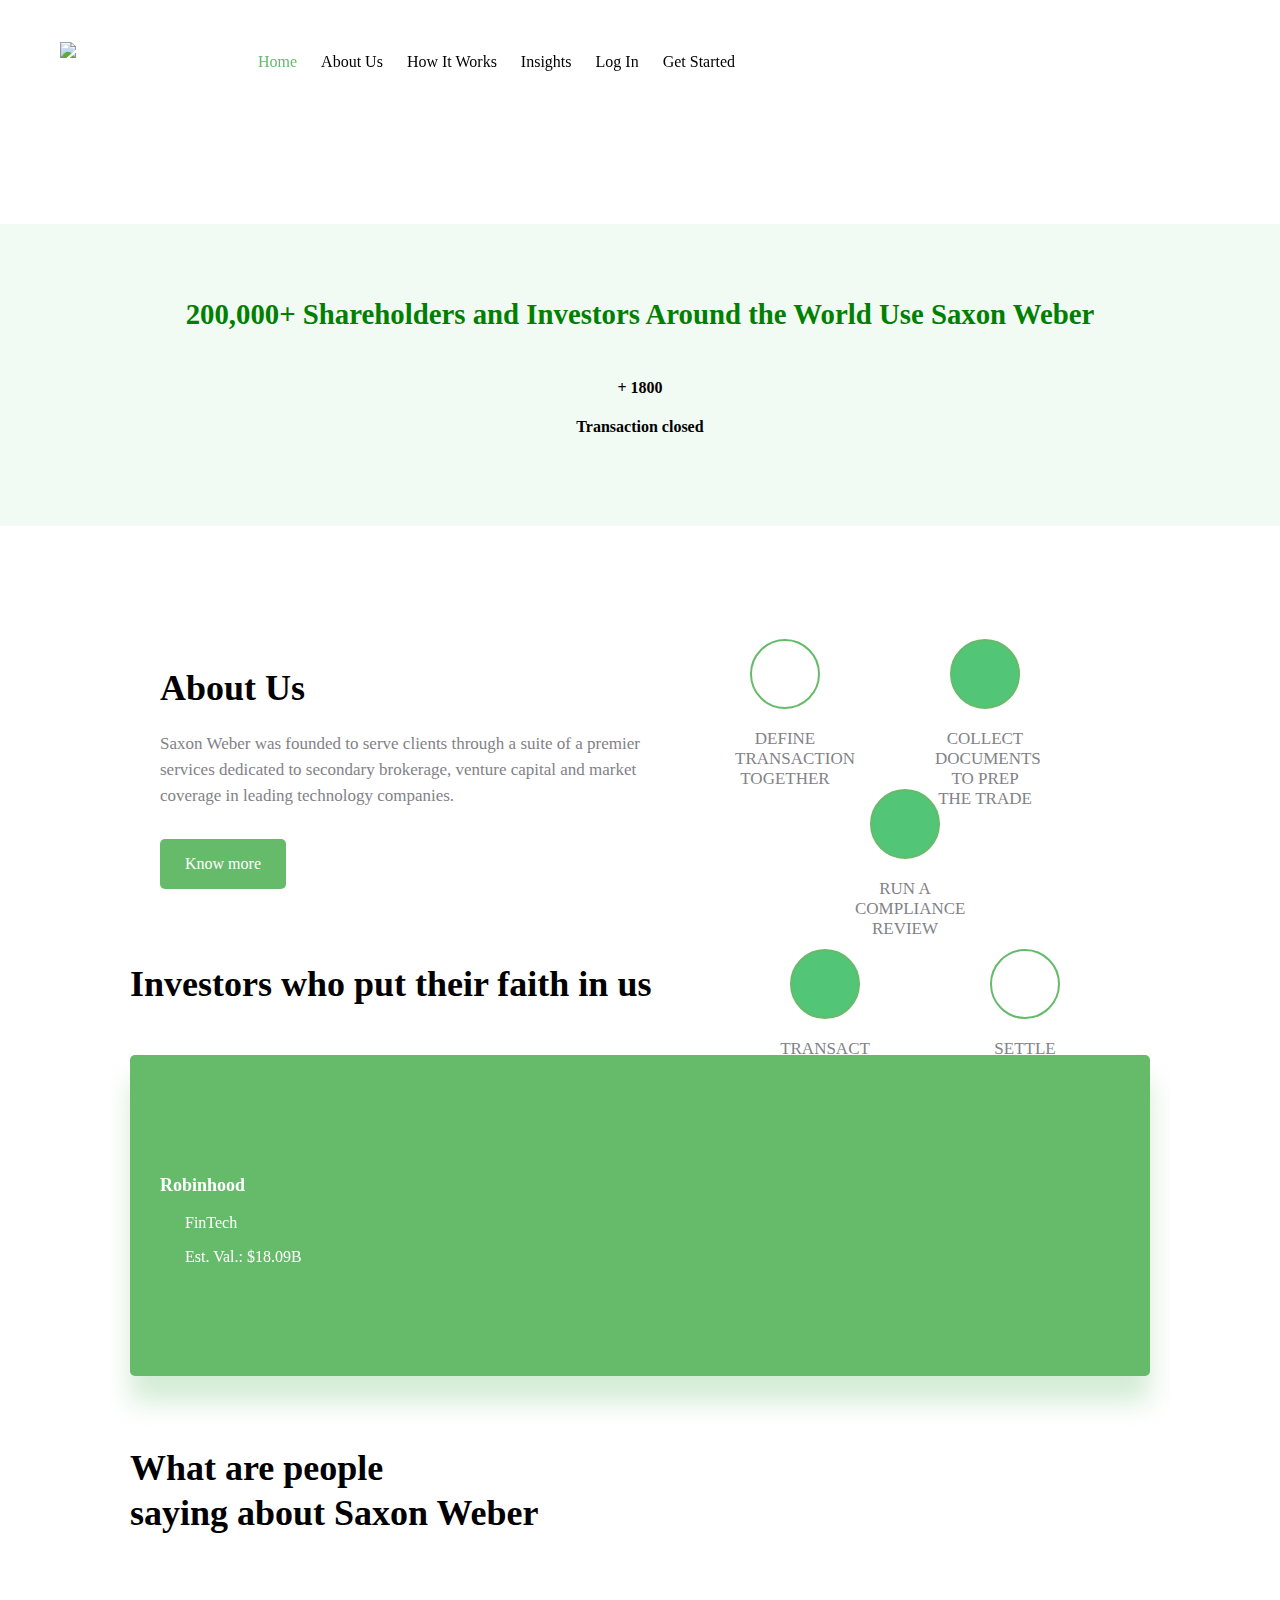
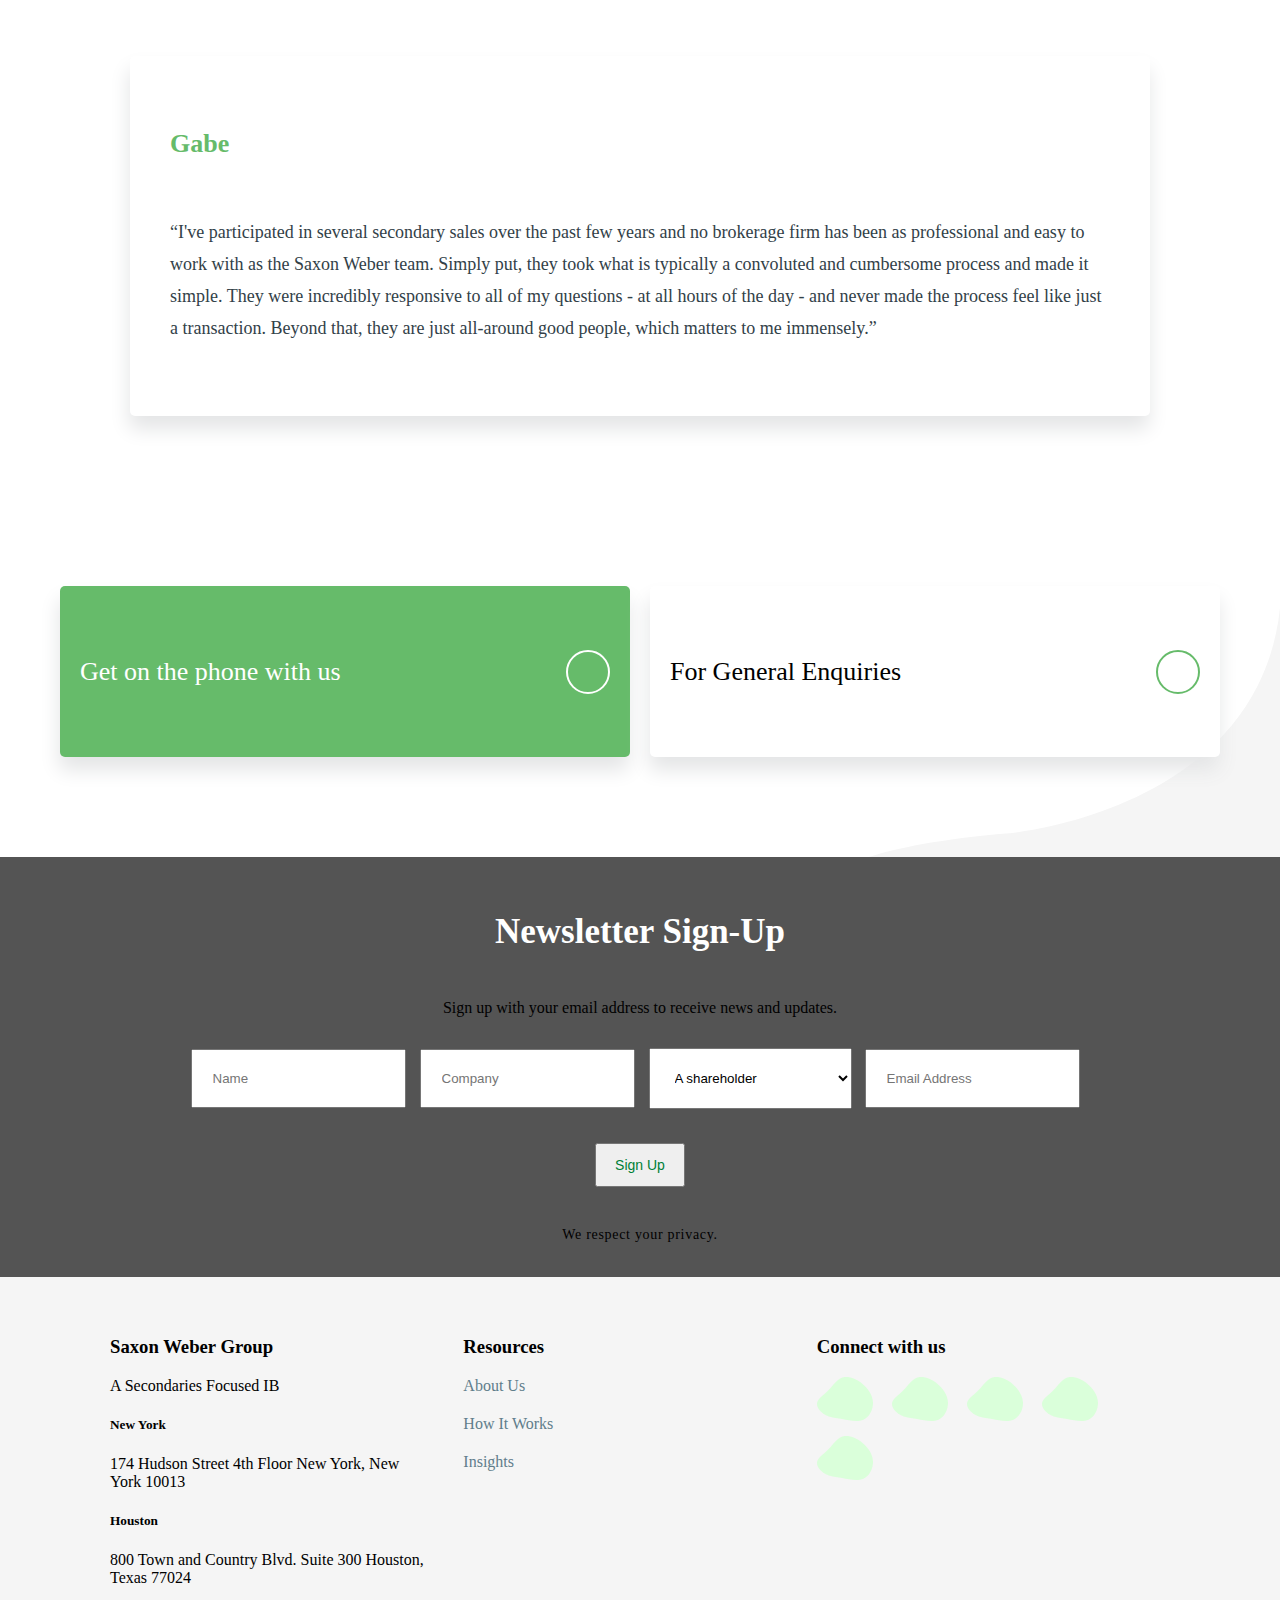
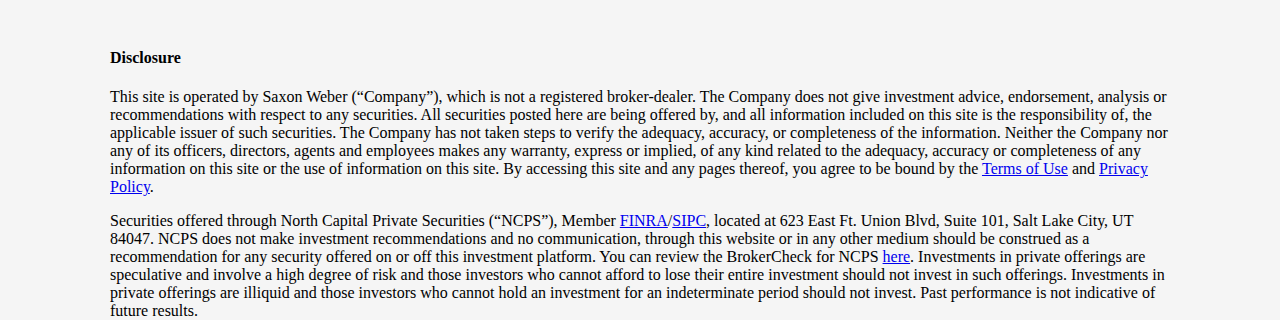
==== index.html @ d87123b8 "Add files via upload" ====
<!DOCTYPE html>
<!--[if lt IE 7 ]><html class="ie ie6" lang="en-US"> <![endif]-->
<!--[if IE 7 ]><html class="ie ie7" lang="en-US"> <![endif]-->
<!--[if IE 8 ]><html class="ie ie8" lang="en-US"> <![endif]-->
<!--[if (gte IE 9)|!(IE)]><!-->
<html lang="en-US">
<!--<![endif]-->


<!-- Mirrored from ninjacart.in/ by HTTrack Website Copier/3.x [XR&CO'2014], Thu, 13 May 2021 13:24:59 GMT -->
<!-- Added by HTTrack --><meta http-equiv="content-type" content="text/html;charset=UTF-8" /><!-- /Added by HTTrack -->
<head>
    <meta http-equiv="Content-Type" content="text/html; charset=utf-8" />
    <meta name="viewport" content="width=device-width, initial-scale=1, maximum-scale=5">
    <link rel="apple-touch-icon" sizes="57x57" href="images/favicons/apple-icon-57x57.png">
    <link rel="apple-touch-icon" sizes="60x60" href="images/favicons/apple-icon-60x60.png">
    <link rel="apple-touch-icon" sizes="72x72" href="images/favicons/apple-icon-72x72.png">
    <link rel="apple-touch-icon" sizes="76x76" href="images/favicons/apple-icon-76x76.png">
    <link rel="apple-touch-icon" sizes="114x114" href="images/favicons/apple-icon-114x114.png">
    <link rel="apple-touch-icon" sizes="120x120" href="images/favicons/apple-icon-120x120.png">
    <link rel="apple-touch-icon" sizes="144x144" href="images/favicons/apple-icon-144x144.png">
    <link rel="apple-touch-icon" sizes="152x152" href="images/favicons/apple-icon-152x152.png">
    <link rel="apple-touch-icon" sizes="180x180" href="images/favicons/apple-icon-180x180.png">
    <link rel="icon" type="image/png" href="images/favicons/favicon-32x32.png" sizes="32x32">
    <link rel="icon" type="image/png" href="images/favicons/favicon-194x194.html" sizes="194x194">
    <link rel="icon" type="image/png" href="images/favicons/favicon-96x96.png" sizes="96x96">
    <link rel="icon" type="image/png" href="images/favicons/android-icon-192x192.png" sizes="192x192">
    <link rel="icon" type="image/png" href="images/favicons/favicon-16x16.png" sizes="16x16">
    <link rel="manifest" href="images/favicons/manifest.json">
    <meta name="msapplication-TileImage" content="images/favicons/ms-icon-144x144.png">
    <meta name="msapplication-config" content="images/favicons/browserconfig.xml">
    <meta name="theme-color" content="#66BB6A">
    <link rel="shortcut icon" href="images/favicons/favicon-32x32.png">
    <title>Saxon Weber | Revolutionizing the pre-IPO shares</title>
    <meta name="keywords" content="Saxon Weber Group is a premier private secondary brokerage firm and investment bank focused on pre-IPO shares; specifically serving institutional capital markets.">
    <meta name="description" content="Saxon Weber Group is a premier private secondary brokerage firm and investment bank focused on pre-IPO shares; specifically serving institutional capital markets.">
    <meta property="og:title" content="Saxon Weber | Revolutionizing the pre-IPO shares" />
    <meta property="og:url" content="index.html" />
    <meta property="og:image" content="" />
    <meta property="og:description" content="Saxon Weber Group is a premier private secondary brokerage firm and investment bank focused on pre-IPO shares; specifically serving institutional capital markets." />
    <link rel="canonical" href="index.html">
    <link rel="preload" as="font" href="fonts/chivo-regular-webfont.woff" type="font/woff" crossorigin="anonymous">

    <!--[if lt IE 9]>
    <script src="http://html5shim.googlecode.com/svn/trunk/html5.js"></script>
    <![endif]-->
    <script src="js/jquery.min.js"></script>
<style>
header.fixed{
    padding: 20px 0;
    background: #fff;
    -webkit-box-shadow: 0 0 10px 0 rgba(50, 50, 50, .55);
    -moz-box-shadow: 0 0 10px 0 rgba(50, 50, 50, .55);
    box-shadow: 0 0 10px 0 rgba(50, 50, 50, .55);
}
</style>
<script>
document.addEventListener("scroll",function(){
  var target = document.getElementsByTagName('header');
  var val = document.getElementsByTagName('body');
  if(window.pageYOffset > 1){
	val[0].style.color= "#000";
	  
	 target[0].style.padding= "20px 0";
	 target[0].style.background= "#fff";
	 target[0].style.boxShadow= "0 0 10px 0 rgba(50, 50, 50, .55)";
  }
  else if(window.pageYOffset < 30){
	target[0].style.padding= "40px 0";
         target[0].style.background= "none";
         target[0].style.boxShadow= "none";
  }
},false); 

    </script>
    <link href="css/font-awesome.min.css" type="text/css" rel="stylesheet">
<link href="css/animate.css" type="text/css" rel="stylesheet">
<link rel="stylesheet" href="css/swiper.min.css">
<link rel="stylesheet" type="text/css" href="css/slick.css">
<link href="css/style.css" type="text/css" rel="stylesheet">
<link href="css/responsive.css" type="text/css" rel="stylesheet">
    
</head>
<style>
    .content {
      max-width: 500px;
      margin: auto;
    }
    </style>

<body class="home">
<div class="wrapper">
    <header>
    
    <div class="container_info">
        <div class="logo_info">
            <a href="index.html"><img src="images/logo.png"></a>
        </div>
            <div class="nav_info">
                            <ul>
                               <li class="active ">
                                    <a href="index.html">Home</a>
                                </li>
                                <li class=" ">
                                    <a href="#">About Us</a>
                                </li>
                                <li class=" ">
                                    <a href="#">How It Works</a>
                                </li>
                                <li class=" ">
                                    <a href="#">Insights</a>
                                </li>
                                <li class=" ">
                                    <a href="#">Log In</a>
                                </li>
                                <li class=" ">
                                    <a href="#">Get Started</a>
                                </li>
                            </ul>
            </div>
            <div class="navopen_icon">
                <span class="nav_iconline nav_iconline1"></span>
                <span class="nav_iconline nav_iconline2"></span>
                <span class="nav_iconline nav_iconline3"></span>
            </div>
            
 </div>
</header>

        <div class="banner_info d-none">
        <div class="swiper-container">
            <div class="swiper-wrapper">
                <div class="swiper-slide">
                    <div class="banner_list">
                        <div class="banner_img">
                            <img src="images/banner_img2.jpg" alt="">
                        </div>
                        <div class="banner_txt">
                            <div class="container_info">
                                <div class="banner_txtinner">
                                    <h3>A straight forward and transparent process of selling your stocks</h3>
                                    <h6 style="color:Green;font-size:180%;">Our independence and boutique-size are key to how we maintain higher standards in these areas compared to our larger and often industry agnostic competitors.</h6>
                                    <a href="javascript:void(0)" class="green_btn">Learn More</a>
                                </div>
                            </div>
                        </div>
                    </div>
                </div>
            </div>
        </div>
    </div>
            <div><div class="banner_info">
            <div class="banner_list">
                <div class="banner_img wow no_anm_mobile fadeIn" data-wow-delay="0.5s">
                    <video height="100%" width="100%"autoplay="" loop="" id="video-background" muted="" plays-inline="" style="transform: translate3d(0px, -71.5px, 0px);">
                         <source src="./images/WhatsApp Video 2021-05-22 at 14.22.50.mp4" type="video/mp4">
                    </video>
                    <!-- <div class="banner_locationicon floating_js"><img src="images/banner_locationicon.png" alt=""></div>
                    <div class="bannercircleicon1"><img src="images/banner_circleicon1.png" alt=""></div>
                    <div class="bannercircleicon2"><img src="images/banner_circleicon2.png" alt=""></div>
                    <div class="bannercircleicon3"><img src="images/banner_circleicon2.png" alt=""></div>
                    <div class="bannercircleicon4"><img src="images/banner_circleicon1.png" alt=""></div>
                    <div class="bannercircleicon5"><img src="images/banner_circleicon2.png" alt=""></div>
                    <div class="bannercircleicon6"><img src="images/banner_circleicon2.png" alt=""></div>
                    <div class="bannerplusicon1"><img src="images/banner_plusicon1.png" alt=""></div>
                    <div class="bannerplusicon2"><img src="images/banner_plusicon1.png" alt=""></div>
                    <div class="bannerplusicon3"><img src="images/banner_plusicon1.png" alt=""></div>
                    <div class="bannerplusicon4"><img src="images/banner_plusicon1.png" alt=""></div>
                    <div class="bannerplusicon5"><img src="images/banner_plusicon1.png" alt=""></div>
                    <div class="bannerplusicon6"><img src="images/banner_plusicon1.png" alt=""></div> -->
                </div>
                <div class="homebanner_mobile"><video height="100%" width="100%" autoplay="" loop="" id="video-background" muted="" plays-inline="" style="transform: translate3d(0px, -71.5px, 0px);">
                    <source src="./images/WhatsApp Video 2021-05-22 at 14.22.50.mp4" type="video/mp4" alt="">
                </video></div>
                <div class="banner_txt">
                    <div class="container_info">
                        <div class="banner_txtinner">
                            <h3 class="wow no_anm_mobile fadeInDown" data-wow-delay="1s"><span style="color: rgb(0, 0, 0);">A straight forward and transparent process of selling your stocks</span></h3>
                            <h6 style="color:burlywood;"class="wow no_anm_mobile fadeIn" data-wow-delay="1.5s">Our independence and boutique-size are key to how we maintain higher standards in these areas compared to our larger and often industry agnostic competitors.</h6>
                            <!-- <a href="#" class="green_btn wow no_anm_mobile fadeIn" data-wow-delay="2s"><span>Get Started</span></a> -->
                        </div>
                    </div>
                </div>
                <div class="freshproducesupply_info">
                    <div class="container_info">
                        <div class="freshproducesupply_inner">
                            <div class="freshproducesupply_bg"></div>
                            <h3 style="color:Green;font-size:180%;">200,000+ Shareholders and Investors Around the World Use Saxon Weber</h3>
                            
                         
                                    <div class="footer_toplist">
                                        <div class="footer_companylegallist">
                                            <h4><span>+ 1800</span></h4>
                                            <h6>Transaction closed</h6>
                                        </div>
                                    </div>
                                
                        </div>
                    </div>
                </div>    
            </div>
          
        </div>
        <!-- <div class="freshproducesupply_info">
            <div class="container_info">
                <div class="freshproducesupply_inner">
                    <div class="freshproducesupply_bg"></div>
                    <h3 style="color:Green;font-size:180%;">200,000+ Shareholders and Investors Around the World Use Saxon Weber</h3>
                    
                 
                            <div class="footer_toplist">
                                <div class="footer_companylegallist">
                                    <h4><span>+ 1800</span></h4>
                                    <h6>Transaction closed</h6>
                                </div>
                            </div>
                        
                </div>
            </div>
        </div>        -->
    
<a href="https://www.ninjacart.in/blog/harvest-the-farms-htf-initiative-by-ninjacart/"><span><div class="aboutninjacart_listimg wow no_anm_mobile fadeIn" data-wow-delay="0.5s"></div></span></a>
    
  
<div class="aboutus_section">
            <div class="container_info">
                <div class="aboutninjacart_list">
                    <div class="aboutninjacart_logo"><img src="images/logo.png" alt=""></div>
                    <div class="aboutninjacart_listinner">
                        <div class="aboutninjacart_listimg wow no_anm_mobile fadeIn" data-wow-delay="0.5s"><img src="images/aboutninjacart_img.png" alt=""></div>
                        <div class="aboutninjacart_listview aboutninjacart_listview1 wow no_anm_mobile fadeIn" data-wow-delay="1s">
                            <div class="aboutninjacart_listviewimg"><img src="images/aboutninjacart_listimg1.png" alt=""></div>
                            <h6>DEFINE TRANSACTION TOGETHER</h6>
                        </div>
                        <div class="aboutninjacart_listview aboutninjacart_listview2 wow no_anm_mobile fadeIn" data-wow-delay="1.5s">
                            <div class="aboutninjacart_listviewimg"><img src="images/aboutninjacart_listimg2.png" alt=""></div>
                            <h6>COLLECT DOCUMENTS TO PREP THE TRADE</h6>
                        </div>
                        <div class="aboutninjacart_listview aboutninjacart_listview3 wow no_anm_mobile fadeIn" data-wow-delay="2s">
                            <div class="aboutninjacart_listviewimg"><img src="images/aboutninjacart_listimg3.png" alt=""></div>
                            <h6>RUN A COMPLIANCE REVIEW</h6>
                        </div>
                        <div class="aboutninjacart_listview aboutninjacart_listview4 wow no_anm_mobile fadeIn" data-wow-delay="2.5s">
                            <div class="aboutninjacart_listviewimg"><img src="images/aboutninjacart_listimg4.png" alt=""></div>
                            <h6>TRANSACT</h6>
                        </div>
                        <div class="aboutninjacart_listview aboutninjacart_listview5 wow no_anm_mobile fadeIn" data-wow-delay="3s">
                            <div class="aboutninjacart_listviewimg"><img src="images/aboutninjacart_listimg5.png" alt=""></div>
                            <h6> SETTLE</h6>
                        </div>
                    </div>
                </div>
<div class="aboutus_section_txt">
                    <div class="banner_txtbg floating_js"></div>
                    <h3>About Us</h3>
                    <p>Saxon Weber was founded to serve clients through a suite of a premier services dedicated to secondary brokerage, venture capital and market coverage in leading technology companies.</p>
                    <a href="about/index.html" class="green_btn"><span>Know more</span></a>
                </div>
            </div>
        </div></div>

                <!-- <div class="freshproducesupply_info">
            <div class="container_info">
                <div class="freshproducesupply_inner">
                    <div class="freshproducesupply_bg"></div>
                    <h3>The future of <span>Investment Bank</span> is Saxon Weber</h3>
                    <a href="careers/index.html" class="joinrevolution_btn"><span>Join the revolution</span></a>
                </div>
            </div>
        </div> -->

                <!-- <div class="creatingopportunities_info">
            <div class="container_info">
                <div class="creatingopportunities_title">
                    <h3>Creating opportunities for everyone</h3>
                    <p>We are the first platform enabling increased benefits for farmers, retailers, and consumers.</p>
                </div>
                <div class="creatingopportunities_list">
                    <div class="swiper-container">
                        <div class="swiper-wrapper">
                            <div class="swiper-slide">
                                <div class="creatingopportunities_listview">
                                    <div class="creatingopportunities_listinner active">
                                        <div class="creatingopportunities_listimg">
                                           <img src="images/creatingopportunities_img1.png" class="creatingopportunities_imgnormal" alt="">
                                           <img src="images/creatingopportunities_img1_hover.png" class="creatingopportunities_img_hover" alt="">
                                        </div>
                                        <h6>Benefits for farmers</h6>
                                        <ul>
                                            <li>20% more revenue</li>
                                            <li>One-stop-sale</li>
                                            <li>Payment in 24 hours</li>
                                            <li>Transparent weighing</li>
                                        </ul>
                                    </div>
                                </div>
                            </div>
                            <div class="swiper-slide">
                                <div class="creatingopportunities_listview">
                                    <div class="creatingopportunities_listinner">
                                        <div class="creatingopportunities_listimg">
                                           <img src="images/creatingopportunities_img2.png" class="creatingopportunities_imgnormal" alt="">
                                           <img src="images/creatingopportunities_img2_hover.png" class="creatingopportunities_img_hover" alt="">
                                        </div>
                                        <h6>Convenience for retailers</h6>
                                        <ul>
                                            <li>Competitive pricing</li>
                                            <li>Doorstep delivery</li>
                                            <li>High quality graded produce</li>
                                            <li>Convenient &amp; time saving</li>
                                        </ul>
                                    </div>
                                </div>
                            </div>
                            <div class="swiper-slide">
                                <div class="creatingopportunities_listview">
                                    <div class="creatingopportunities_listinner">
                                        <div class="creatingopportunities_listimg">
                                           <img src="images/creatingopportunities_img3.png" class="creatingopportunities_imgnormal" alt="">
                                           <img src="images/creatingopportunities_img3_hover.png" class="creatingopportunities_img_hover" alt="">
                                        </div>
                                        <h6>Savings for consumers</h6>
                                        <ul>
                                            <li>Hygienically handled produce</li>
                                            <li>100% traceable to farm - <br> Improves food safety</li>
                                            <li>Better quality</li>
                                        </ul>
                                    </div>
                                </div>
                            </div>
                        </div>
                    </div>
                </div>
            </div>
            <div class="creatingopportunities_bg"></div>
        </div> -->

                <!-- <div class="lifeatninjacart_info">
            <div class="container_info">
                <div class="lifeatninjacart_title">
                    <h3>Life at Ninjacart</h3>
                    <p>Be a part of an organisation of brilliant thinkers who work towards something new, every day.</p>
                </div>
                <div class="lifeatninjacart_list">
                    <ul>
                        <li>
                            <a href="people.html">
                                <div class="lifeatninjacart_listinner">
                                    <div class="lifeatninjacart_listimg"><img src="images/lifeatninjacart_listimg3.jpg" alt=""></div>
                                    <div class="lifeatninjacart_listcont">
                                        <h6>Meet our people</h6>
                                        <div class="lifeatninjacart_contbot">
                                            <h4>A people-first <br> organisation</h4>
                                            <div class="knowmore_btn">Know more <span class="knowmore_btnarrow"><i class="fa fa-arrow-right" aria-hidden="true"></i></span></div>
                                        </div>
                                    </div>
                                </div>
                            </a>
                        </li>
                        <li>
                            <a href="careers/index.html">
                                <div class="lifeatninjacart_listinner">
                                    <div class="lifeatninjacart_listimg"><img src="images/lifeatninjacart_listimg4.jpg" alt=""></div>
                                    <div class="lifeatninjacart_listcont">
                                        <h6>CAREER PROSPECTS</h6>
                                        <div class="lifeatninjacart_contbot">
                                            <h4>Incredible growth <br> opportunities</h4>
                                            <div class="knowmore_btn">Know more <span class="knowmore_btnarrow"><i class="fa fa-arrow-right" aria-hidden="true"></i></span></div>
                                        </div>
                                    </div>
                                </div>
                            </a>
                        </li>
                    </ul>
                </div>
            </div>
        </div> -->
<!-- 
                <div class="puttheirfaith_info">
            <div class="container_info">
                <h3>Investors who put their faith in us</h3>
                <ul>
                    <li><img src="images/puttheirfaith_img4.png" alt=""></li>
                    <li><img src="images/puttheirfaith_img5.png" alt=""></li>
                    <li><img src="images/puttheirfaith_img6.png" alt=""></li>
                    <li><img src="images/puttheirfaith_img9.png" alt=""></li>
                    <li><img src="images/puttheirfaith_img8.png" alt=""></li>
                    <li><img src="images/puttheirfaith_img2.png" alt=""></li>
                    <li><img data-filename="Untitled-1-01 (1).png" style="width: 197px;" src="../www.ninjacart.in/uploads/editor_images/6087e37f11cd1.png"><br></li>
                    <li><img src="images/puttheirfaith_img1.png" alt=""></li>
                    <li><img src="images/puttheirfaith_img3.png" alt=""></li><li><img data-filename="logo_walmart.png" style="width: 197px;" src="../www.ninjacart.in/uploads/editor_images/5f1ae1858ffe9.png"></li><li><img data-filename="logo_flipkart.png" style="width: 197px;" src="../www.ninjacart.in/uploads/editor_images/5f1ae1859b82c.png"></li><li><img data-filename="Website-01 (1).png" style="width: 197px;" src="../www.ninjacart.in/uploads/editor_images/5fe448ffce6a8.png"><br></li>
                </ul>
            </div>
            <div class="puttheirfaith_bg"></div>
        </div> -->
        <div class="creatingopportunities_info">
            <div class="container_info">
                <div class="creatingopportunities_title">
                    <h3>Investors who put their faith in us</h3>
                </div>
                <div class="creatingopportunities_list">
                    <div class="swiper-container">
                        <div class="swiper-wrapper">
                            <div class="swiper-slide">
                                <div class="creatingopportunities_listview">
                                    <div class="creatingopportunities_listinner active">
                                        <div class="creatingopportunities_listimg">
                                           <img src="/images/logo1.png" class="creatingopportunities_imgnormal" alt="">
                                           <img src="/images/logo1.png "class="creatingopportunities_img_hover" alt="">
                                        </div>
                                        <h6>Robinhood</h6>
                                        <ul>
                                            <li>FinTech</li>
                                            <li>Est. Val.: $18.09B</li>
                                            
                                        </ul>
                                    </div>
                                </div>
                            </div>
                            <div class="swiper-slide">
                                <div class="creatingopportunities_listview">
                                    <div class="creatingopportunities_listinner active">
                                        <div class="creatingopportunities_listimg">
                                           <img src="images/logo2.jpg" class="creatingopportunities_imgnormal" alt="">
                                           <img src="images/logo2.jpg" class="creatingopportunities_img_hover" alt="">
                                        </div>
                                        <h6>Grab</h6>
                                        <ul>
                                            <li>Transportation</li>
                                            <li>Est. Val.: $14.93B</li>
                                            
                                        </ul>
                                    </div>
                                </div>
                            </div>
                            <div class="swiper-slide">
                                <div class="creatingopportunities_listview">
                                    <div class="creatingopportunities_listinner">
                                        <div class="creatingopportunities_listimg">
                                           <img src="images/logo3.png" class="creatingopportunities_imgnormal" alt="">
                                           <img src="images/logo3.png" class="creatingopportunities_img_hover" alt="">
                                        </div>
                                        <h6>Circle Financial Enterprise</h6>
                                        <ul>
                                            <li>FinTech</li>
                                            <li>Est. Val.: $18.098 Est.</li>
                                            
                                        </ul>
                                    </div>
                                </div>
                            </div>
                            <div class="swiper-slide">
                                <div class="creatingopportunities_listview">
                                    <div class="creatingopportunities_listinner">
                                        <div class="creatingopportunities_listimg">
                                           <img src="images/logo4.png" class="creatingopportunities_imgnormal" alt="">
                                           <img src="images/logo4.png" class="creatingopportunities_img_hover" alt="">
                                        </div>
                                        <h6>Docker</h6>
                                        <ul>
                                            <li>Enterprice Software</li>
                                            <li>Est. Val.: $75,223,792</li>
                                        </ul>
                                    </div>
                                </div>
                            </div>
                            <div class="swiper-slide">
                                <div class="creatingopportunities_listview">
                                    <div class="creatingopportunities_listinner">
                                        <div class="creatingopportunities_listimg">
                                           <img src="images/logo5.png" class="creatingopportunities_imgnormal" alt="">
                                           <img src="images/logo5.png" class="creatingopportunities_img_hover" alt="">
                                        </div>
                                        <h6>Planet</h6>
                                        <ul>
                                            <li>FinTech</li>
                                            <li>Est. Val.: $10.09B</li>
                                        </ul>
                                    </div>
                                </div>
                            </div>
                            <div class="swiper-slide">
                                <div class="creatingopportunities_listview">
                                    <div class="creatingopportunities_listinner">
                                        <div class="creatingopportunities_listimg">
                                           <img src="images/logo6.png" class="creatingopportunities_imgnormal" alt="">
                                           <img src="images/logo6.png" class="creatingopportunities_img_hover" alt="">
                                        </div>
                                        <h6>Ripple</h6>
                                        <ul>
                                            <li>FinTech</li>
                                            <li>Est. Val.: $10.09B</li>
                                        </ul>
                                    </div>
                                </div>
                            </div>
                        </div>
                    </div>
                </div>
            </div>
            <div class="creatingopportunities_bg"></div>
        </div>
    
        <div class="peopleaboutninjacart_info">
        <div class="container_info">
            <h3>What are people <br> saying about Saxon Weber</h3>
        </div>
        <div class="peopleaboutninjacart_list">
            <div class="container_info">
                <section class="peopleaboutninjacart_slider">
                                            <div class="peopleaboutninjacart_listview">
                        <div class="peopleaboutninjacart_listinner">
                        <div class="peopleaboutninjacart_img">
                            <!-- <img src='uploads/testimonial/fe85ffe0e42ffc7aeaa6480944e05d6b.jpg' alt="Subrata Mitra"> -->
                            </div>
                            <h5>Gabe</h5>
                            <p>
                                “I've participated in several secondary sales over the past few years and no brokerage firm has been as professional and easy to work with as the Saxon Weber team. Simply put, they took what is typically a convoluted and cumbersome process and made it simple. They were incredibly responsive to all of my questions - at all hours of the day - and never made the process feel like just a transaction. Beyond that, they are just all-around good people, which matters to me immensely.”
                            </p>
                        </div>
                    </div>
                                            <!-- <div class="peopleaboutninjacart_listview">
                        <div class="peopleaboutninjacart_listinner">
                                                        <div class="peopleaboutninjacart_img">

                                <img src='uploads/testimonial/7d353a84c9a5f6ddd9c160a9c3f503a9.jpg' alt="Nandan Nilekani">
                            </div>
                                                        <h5>Nandan Nilekani <br> <span></span></h5>
                            <p>
                                The team at Ninjacart has made impressive progress and demonstrated that they can think and execute at scale. Streamlining the agricultural sector using the latest technology and supply chain, benefits farmers with higher prices and consumers with lower costs. As they scale up nationwide, they will really make a difference and impact  on how farmer's market their produce.
                            </p>
                        </div>
                    </div>
                                            <div class="peopleaboutninjacart_listview">
                        <div class="peopleaboutninjacart_listinner">
                                                        <div class="peopleaboutninjacart_img">

                                <img src='uploads/testimonial/ce2af849440658af08c6168d8ef292a0.jpg' alt="Shubhang Shankar">
                            </div>
                                                        <h5>Shubhang Shankar <br> <span>from Syngenta Ventures</span></h5>
                            <p>
                                At Syngenta we are committed to supporting innovation that improves the livelihood and economic security of farmers across the globe. We have been very impressed by Ninjacart's success in developing a solution that provides improved market access to Indian farmers while at the same time delivering high quality practices across the farm to fork supply chain. We look forward to supporting Ninjacart on this journey, ultimately delivering benefits to numerous farmers and consumers throughout the country.
                            </p>
                        </div>
                    </div>
                                            <div class="peopleaboutninjacart_listview">
                        <div class="peopleaboutninjacart_listinner">
                                                        <div class="peopleaboutninjacart_img">

                                <img src='uploads/testimonial/3c8bed073f7bfef0e5de29f89fefaca1.jpg' alt="Nilesh Kothari">
                            </div>
                                                        <h5>Nilesh Kothari <br> <span>Co-Founder of Trifecta Capital</span></h5>
                            <p>
                                At Trifecta, we have always been mindful of the opportunity in F&V logistics. Ninjacart has done a great job in delivering fresh produce to retailers efficiently while removing non-value-adding middlemen to improve the earnings realised by farmers. We are excited to help them get even bigger and better in their journey, as they use our debt to invest in fulfillment, collection and distribution centres.
                            </p>
                        </div>
                    </div>
                                            <div class="peopleaboutninjacart_listview">
                        <div class="peopleaboutninjacart_listinner">
                                                        <div class="peopleaboutninjacart_img">

                                <img src='uploads/testimonial/091a94682772141b6411619fcfe39707.jpg' alt="Nanjappa">
                            </div>
                                                        <h5>Nanjappa <br> <span>Farmer at Maranagere</span></h5>
                            <p>
                                I’ve been selling all my vegetables to Ninjacart, and the entire process gets completed in just 20 minutes. Ninjacart pays within 24 hours and does not charge extra commission, which is not just convenient, but also a huge blessing to us farmers. I trust their prices and I’ve even recommended all my friends to supply to Ninjacart.
                            </p>
                        </div>
                    </div>
                                            <div class="peopleaboutninjacart_listview">
                        <div class="peopleaboutninjacart_listinner">
                                                        <div class="peopleaboutninjacart_img">

                                <img src='uploads/testimonial/eef7a14b1c6c6e01da7cb4e8d75c0394.jpg' alt="Ranjith Reddy">
                            </div>
                                                        <h5>Ranjith Reddy <br> <span>Owner of Veg Mela</span></h5>
                            <p>
                                The prices Ninjacart offers are better than the market and the quality is much fresher. Previously, I’d lose a lot of time and money going to the market, and now I’m able to dedicate all my time to my shop. My customers have also appreciated my produce and my business has improved.
                            </p>
                        </div>
                    </div>
                                            <div class="peopleaboutninjacart_listview">
                        <div class="peopleaboutninjacart_listinner">
                                                        <div class="peopleaboutninjacart_img">

                                <img src='uploads/testimonial/639f3d5adc185dce54c1839706bfe246.jpg' alt="Dilip Papanna">
                            </div>
                                                        <h5>Dilip Papanna <br> <span>Farmer at Biduruguppe</span></h5>
                            <p>
                                I came across Ninjacart 4 years ago, and since then I have not faced problems like travelling to the market, wasting an entire day, or waiting for weeks for my payment. The Collection Centre team keeps me informed of the produce required for the day and I send exactly the amount required. With all this time saved, I am able to spend more quality time with my family and also grow a variety of other vegetables in my fields.
                            </p>
                        </div>
                    </div>
                                            <div class="peopleaboutninjacart_listview">
                        <div class="peopleaboutninjacart_listinner">
                                                        <div class="peopleaboutninjacart_img">

                                <img src='uploads/testimonial/b676bb40320b90cf0e2835599c5c1c5b.jpg' alt="Hamzath">
                            </div>
                                                        <h5>Hamzath <br> <span>Owner of Xpress Hyper Market</span></h5>
                            <p>
                                I truly appreciate Ninjacart’s initiative to solve the problem that is faced by business all across the country. I order from the app at night, and my order is fulfilled on time the next day. An additional advantage is that they accept returns in case any of the vegetables or fruits are defective in quality. My customer base has also increased and I’ve been able to scale up my business.
                            </p>
                        </div>
                    </div>
                                            <div class="peopleaboutninjacart_listview">
                        <div class="peopleaboutninjacart_listinner">
                                                        <div class="peopleaboutninjacart_img">

                                <img src='uploads/testimonial/e9ad8b54970abbe543f90952b69e9603.jpg' alt="Pavan Kumar">
                            </div>
                                                        <h5>Pavan Kumar <br> <span>Driver Partner</span></h5>
                            <p>
                                Buying a transport vehicle was a risky investment but delivering vegetables and fruits to Ninjacart customers has helped me put it to good use. The people I work with are very interesting and there's not a dull day that goes by. Being the son of a farmer myself, I am glad that I am able to contribute to their welfare while also meeting my needs.
                            </p>
                        </div>
                    </div> -->
                    
                </section>
            </div>
        </div>
    </div>
    
            <div class="trustus_direct_info">
            <div class="container_info">
                <div class="trustus_direct_list">
                    <ul>
                        
                        <li class="active">
                           
                            <a href="#">
                                <div class="trustus_direct_listinner">
                                    
                                    <h5>Get on the phone with us</h5>
                                    <h6>There's no commitment, pressure, or obligation.</h6>
                                    <div class="trustus_direct_arrow"><i class="fa fa-arrow-right" aria-hidden="true"></i></div>
                                    
                                </div>
                            </a>
                   
                        </li>
                      
                        <li>
                            <a href="mailto:monday@saxonweber.com">
                                <div class="trustus_direct_listinner">
                                    <h5>For General Enquiries</h5>
                    <h6><span>please email us</span> <br>monday@saxonweber.com</h6>
                   
                                    <div class="trustus_direct_arrow"><i class="fa fa-arrow-right" aria-hidden="true"></i></div>
                                </div>
                            </a>
                        </li>
                    </ul>
                </div>
            </div>
        </div>
        <!-- <div class="privacypolicy_info">
            <div class="container_info">
                <div class="pagetitle_txt">News Letter</div>
                
            </div>
        </div>
<div class="privacypolicy_info">
        <div class="container_info">
            
            <div class="needmorehelp_form writetous_form">
                <div class="message"></div>
                <form id="writetous_form">
                    <ul>
                        <li>
                            <h6>Your Name</h6>
                            <input type="text" placeholder="Your Name" class="needmorehelp_input" name="name">
                        </li>
                        <li>
                            <h6>Your Email Address</h6>
                            <input type="email" placeholder="something@website.com" class="needmorehelp_input" name="email">
                        </li>
                        <li>
                            <h6>Your Contact Number</h6>
                            <input type="number" placeholder="contact number" class="needmorehelp_input" name="contactnumber">
                        </li>
                        <li>
                            <h6>Subject</h6>
                            <input type="text" placeholder="What is it about?" class="needmorehelp_input" name="subject">
                        </li>
                        <li>
                            <h6>Message</h6>
                            <textarea name="message" placeholder="Your message starts with…" class="needmorehelp_input"></textarea>
                        </li>
                    </ul>
                    <div class="submit_btn"> <button type="submit"><span>Send a Message</span></button> </div>
                </form>
                <div class="writeusemail_txt">Or write us an email <a href="mailto:queries@ninjacart.com">queries@ninjacart.com</a></div>
                <div class="writeusemail_txt writeusaddress_txt">Address: WeWork Vaishnavi Signature, No. 78/9, Outer Ring Road, Bellandur Village, Varthur Hobli, Bengaluru, Karnataka - 560103</div>
                <div class="writeusemail_txt writeusaddress_txt">Phone: 08046800159</div>
            </div>
        </div>
    </div> -->
    <section class="section-newsletter">
        <div class="container">
            <div class="row">
                <h3>
                    Newsletter Sign-Up
                </h3>
                <p>
                    Sign up with your email address to receive news and updates.
                </p>
                <form class="newsletter-form">
                    <input type="text" placeholder="Name">
                    <!-- <input type="text" placeholder="Last Name"> -->
                    <input type="text" placeholder="Company">
                    <select class="newsletter-selelct">
                        <option selected> A shareholder</option>
                        <option>An Institutional Investor</option>
                    </select>
                    <input type="text" placeholder="Email Address">
                </form>
                <button class="btn-d" style="margin-top: 22px;">  Sign Up  </button>
                <p class="news-para">
                    We respect your privacy.
                </p>
            </div>
        </div>
    </section>
    
    <footer>
    <div class="footertopbg_svg">
        <svg class="frame" width="1440" height="765.03" viewBox="0 0 1440 765.03" xmlns="http://www.w3.org/2000/svg">
            <title>peopletrustus_svg</title>
            <path d="M0,666s18.67-34,102-44c0,0,88.67-14,234,44,0,0,172,108.66,335.33-10,0,0,55.33-39.33,103.33-150S859.33,340,942,297.34c0,0,38-29.33,193.33-42,0,0,280.67-24.66,304.67-253.31V766H0Z" style="fill: #f5f5f5"/>
        </svg>
    </div>
    <div class="container_info">
        <div class="footer_top">
                        <div class="footer_toplist">
                <div class="footer_companylegallist">
                    <h3>Saxon Weber Group</h3>
                    <h7>A Secondaries Focused IB</h7>
                <br>
                    <h5>New York</h5>
                    <ul>
                        174 Hudson Street
                        4th Floor
                        New York, New York 10013
                    </ul>
                    <h5>Houston</h5>
                    <ul>
                        800 Town and Country Blvd.
                        Suite 300 Houston,
                        Texas 77024
                    </ul>
                
                </div>
            </div>
            
            <div class="footer_toplist">
                <div class="footer_companylegallist">
                    <h3>Resources</h3>
                    <ul>
                        <li><a href="#">About Us</a></li>
                        <li><a href="#">How It Works</a></li>
                        <li><a href="#"> Insights</a></li>
                       
                    </ul>
                </div>
            </div>
            <div class="footer_toplist">
                <div class="footer_sociallist">
                    <h3>Connect with us</h3>
                    <ul>
                        <li>
                            <a href="https://www.facebook.com/SaxonWeberIB" target="_blank">
                                <i class="fa fa-facebook" aria-hidden="true"></i>
                                <div class="footer_sociallist_svg">
                                    <svg width="56" height="44" viewBox="0 0 56 44" fill="none" xmlns="http://www.w3.org/2000/svg">
                                        <path d="M11.4032 13.2599C6.65265 18.1053 0.963692 21.546 0.114869 25.7631C-0.733953 29.9803 3.24419 34.9668 7.99566 37.6718C12.7471 40.3767 18.2658 40.8036 25.188 42.0487C32.1103 43.2938 40.4045 45.3864 46.4613 42.6779C52.518 39.9694 56.3434 32.482 55.9756 25.3167C55.6245 18.1515 51.0855 11.3164 45.0296 6.47089C38.9737 1.62542 31.3835 -1.19844 25.67 0.493037C19.9564 2.18451 16.1547 8.42505 11.4032 13.2599Z"/>
                                    </svg>
                                </div>
                            </a>
                        </li>
                        <li>
                            <a href="#" target="_blank">
                                <i class="fa fa-twitter" aria-hidden="true"></i>
                                <div class="footer_sociallist_svg">
                                    <svg width="56" height="44" viewBox="0 0 56 44" fill="none" xmlns="http://www.w3.org/2000/svg">
                                        <path d="M11.4032 13.2599C6.65265 18.1053 0.963692 21.546 0.114869 25.7631C-0.733953 29.9803 3.24419 34.9668 7.99566 37.6718C12.7471 40.3767 18.2658 40.8036 25.188 42.0487C32.1103 43.2938 40.4045 45.3864 46.4613 42.6779C52.518 39.9694 56.3434 32.482 55.9756 25.3167C55.6245 18.1515 51.0855 11.3164 45.0296 6.47089C38.9737 1.62542 31.3835 -1.19844 25.67 0.493037C19.9564 2.18451 16.1547 8.42505 11.4032 13.2599Z"/>
                                    </svg>
                                </div>
                            </a>
                        </li>
                        <li>
                            <a href="#" target="_blank">
                                <i class="fa fa-instagram" aria-hidden="true"></i>
                                <div class="footer_sociallist_svg">
                                    <svg width="56" height="44" viewBox="0 0 56 44" fill="none" xmlns="http://www.w3.org/2000/svg">
                                        <path d="M11.4032 13.2599C6.65265 18.1053 0.963692 21.546 0.114869 25.7631C-0.733953 29.9803 3.24419 34.9668 7.99566 37.6718C12.7471 40.3767 18.2658 40.8036 25.188 42.0487C32.1103 43.2938 40.4045 45.3864 46.4613 42.6779C52.518 39.9694 56.3434 32.482 55.9756 25.3167C55.6245 18.1515 51.0855 11.3164 45.0296 6.47089C38.9737 1.62542 31.3835 -1.19844 25.67 0.493037C19.9564 2.18451 16.1547 8.42505 11.4032 13.2599Z"/>
                                    </svg>
                                </div>
                            </a>
                        </li>
                        <li>
                            <a href="https://www.linkedin.com/company/saxon-weber/" target="_blank">
                                <i class="fa fa-linkedin" aria-hidden="true"></i>
                                <div class="footer_sociallist_svg">
                                    <svg width="56" height="44" viewBox="0 0 56 44" fill="none" xmlns="http://www.w3.org/2000/svg">
                                        <path d="M11.4032 13.2599C6.65265 18.1053 0.963692 21.546 0.114869 25.7631C-0.733953 29.9803 3.24419 34.9668 7.99566 37.6718C12.7471 40.3767 18.2658 40.8036 25.188 42.0487C32.1103 43.2938 40.4045 45.3864 46.4613 42.6779C52.518 39.9694 56.3434 32.482 55.9756 25.3167C55.6245 18.1515 51.0855 11.3164 45.0296 6.47089C38.9737 1.62542 31.3835 -1.19844 25.67 0.493037C19.9564 2.18451 16.1547 8.42505 11.4032 13.2599Z"/>
                                    </svg>
                                </div>
                            </a>
                        </li>
                        <li>
                            <a href="https://pitchbook.com/" target="_blank">
                                <i class="fas fa-book" aria-hidden="true"></i>
                                <div class="footer_sociallist_svg">
                                    <svg width="56" height="44" viewBox="0 0 56 44" fill="none" xmlns="http://www.w3.org/2000/svg">
                                        <path d="M11.4032 13.2599C6.65265 18.1053 0.963692 21.546 0.114869 25.7631C-0.733953 29.9803 3.24419 34.9668 7.99566 37.6718C12.7471 40.3767 18.2658 40.8036 25.188 42.0487C32.1103 43.2938 40.4045 45.3864 46.4613 42.6779C52.518 39.9694 56.3434 32.482 55.9756 25.3167C55.6245 18.1515 51.0855 11.3164 45.0296 6.47089C38.9737 1.62542 31.3835 -1.19844 25.67 0.493037C19.9564 2.18451 16.1547 8.42505 11.4032 13.2599Z"/>
                                    </svg>
                                </div>
                            </a>
                        </li>
                    </ul>
                </div>
            </div>
            <!-- <div class="footer_toplist">
                <div class="footer_reachus_list">
                    <h6>For General Enquiries</h6>
                    <h6><span>please email us</span> <br> <a href="mailto:monday@saxonweber.com">monday@saxonweber.com</a></h6>
                    <a href="mailto:monday@saxonweber.com" class="writetous_btn">Write to us</a>
                </div>
            </div> -->
        </div>
        <div class="new-footer-end-section second-footer-end-section">
            <div class="container">
                <div class="row">
                    <div class="new-footer-end-section-inner">
                       <div class="col-md-3 col-sm-3">
                            <div class="new-footer-end-section-img">
                                <!-- <img src="./images/finra-logo.png" width="500" height="600"class="img-responsive"> -->
                            </div>
                        </div>
                        <div class="col-md-9 col-sm-9">
                            <div class="new-footer-end-section-detail">
                                                        <h4>Disclosure</h4>
                                <p><p>This site is operated by Saxon Weber (&#8220;Company&#8221;), which is not a registered broker-dealer. The Company does not give investment advice, endorsement, analysis or recommendations with respect to any securities. All securities posted here are being offered by, and all information included on this site is the responsibility of, the applicable issuer of such securities. The Company has not taken steps to verify the adequacy, accuracy, or completeness of the information. Neither the Company nor any of its officers, directors, agents and employees makes any warranty, express or implied, of any kind related to the adequacy, accuracy or completeness of any information on this site or the use of information on this site. By accessing this site and any pages thereof, you agree to be bound by the <a href="https://www.saxonweber.com/terms-of-use/">Terms of Use</a> and <a href="https://www.saxonweber.com/privacy-policy/">Privacy Policy</a>.</p>
    <p>Securities offered through North Capital Private Securities (&#8220;NCPS&#8221;), Member <a href="https://www.finra.org/">FINRA</a>/<a href="https://www.sipc.org/">SIPC</a>, located at 623 East Ft. Union Blvd, Suite 101, Salt Lake City, UT 84047. NCPS does not make investment recommendations and no communication, through this website or in any other medium should be construed as a recommendation for any security offered on or off this investment platform. You can review the BrokerCheck for NCPS <a href="https://brokercheck.finra.org/firm/summary/154559">here</a>. Investments in private offerings are speculative and involve a high degree of risk and those investors who cannot afford to lose their entire investment should not invest in such offerings. Investments in private offerings are illiquid and those investors who cannot hold an investment for an indeterminate period should not invest. Past performance is not indicative of future results.</p>
    </p>
                            </div>
                        </div>
                    </div>
                </div>
            </div>
        </div>
            </div>
</footer>

</div>
<script src="js/wow.min.js"></script>
<script src="js/swiper.min.js"></script>
<script src="js/slick.js"></script>
<script src="js/script.js"></script>
<script>
    $(function(){

        var swiper = new Swiper('.banner_info .swiper-container', {
            spaceBetween: 0,
            centeredSlides: true,
            autoplay: {
                delay: 2500,
                disableOnInteraction: false,
            },
        });

        var swiper = new Swiper('.creatingopportunities_list .swiper-container', {
            slidesPerView: 3,
            spaceBetween: 0,
            autoplay: {
                delay: 2500,
                disableOnInteraction: false,
            },
            breakpoints: {
                768: {
                    slidesPerView: 2
                },
                639: {
                    slidesPerView: 1
                }
            }
        });


        $('.peopleaboutninjacart_slider').slick({
            // centerMode: true,
            // centerPadding: '120px',
            slidesToShow: 1,
            responsive: [
                {
                    breakpoint: 980,
                    settings: {
                        centerPadding: '60px',
                    }
                },
                {
                    breakpoint: 639,
                    settings: {
                        centerPadding: '0',
                    }
                }
                // You can unslick at a given breakpoint now by adding:
                // settings: "unslick"
                // instead of a settings object
            ]
        });


        $('.reasonstobuy_slider').slick({
            centerMode: true,
            centerPadding: '120px',
            slidesToShow: 3,
            autoplay: true,
            autoplaySpeed: 2000,
            responsive: [
                {
                    breakpoint: 1100,
                    settings: {
                        centerPadding: '60px',
                    }
                },
                {
                    breakpoint: 980,
                    settings: {
                        centerPadding: '60px',
                        slidesToShow: 2,
                    }
                },
                {
                    breakpoint: 767,
                    settings: {
                        centerPadding: '0',
                        slidesToShow: 2,
                    }
                },
                {
                    breakpoint: 639,
                    settings: {
                        centerPadding: '0',
                        slidesToShow: 1,
                    }
                }
                // You can unslick at a given breakpoint now by adding:
                // settings: "unslick"
                // instead of a settings object
            ]
        });


        var swiper = new Swiper('.careerslifeatninjacart_list .swiper-container', {
            slidesPerView: 3,
            spaceBetween: 10,
            loop: true,
            autoplay: {
                delay: 2500,
                disableOnInteraction: false,
            },
            breakpoints: {
                768: {
                    slidesPerView: 2
                },
                639: {
                    slidesPerView: 1
                }
            }
        });
    });

</script></body>


<!-- Mirrored from ninjacart.in/ by HTTrack Website Copier/3.x [XR&CO'2014], Thu, 13 May 2021 13:25:30 GMT -->
</html>
---- css/style.css ----
@font-face {
    font-family: 'chivoregular';
    src: url('../fonts/chivo-regular-webfont.eot');
    src: url('../fonts/chivo-regular-webfontd41d.eot?#iefix') format('embedded-opentype'),
        url('../fonts/chivo-regular-webfont.html') format('woff2'),
        url('../fonts/chivo-regular-webfont.woff') format('woff'),
        url('../fonts/chivo-regular-webfont.ttf') format('truetype'),
        url('../fonts/chivo-regular-webfont.svg#chivoregular') format('svg');
    font-weight: normal;
    font-style: normal;
}

@font-face {
    font-family: 'chivobold';
    src: url('../fonts/chivo-bold-webfont.eot');
    src: url('../fonts/chivo-bold-webfontd41d.eot?#iefix') format('embedded-opentype'),
        url('../fonts/chivo-bold-webfont.html') format('woff2'),
        url('../fonts/chivo-bold-webfont.woff') format('woff'),
        url('../fonts/chivo-bold-webfont.ttf') format('truetype'),
        url('../fonts/chivo-bold-webfont.svg#chivobold') format('svg');
    font-weight: normal;
    font-style: normal;
}

@font-face {
    font-family: 'chivolight';
    src: url('../fonts/chivo-light-webfont.eot');
    src: url('../fonts/chivo-light-webfontd41d.eot?#iefix') format('embedded-opentype'),
        url('../fonts/chivo-light-webfont.html') format('woff2'),
        url('../fonts/chivo-light-webfont.woff') format('woff'),
        url('../fonts/chivo-light-webfont.ttf') format('truetype'),
        url('../fonts/chivo-light-webfont.svg#chivolight') format('svg');
    font-weight: normal;
    font-style: normal;
}

@font-face {
    font-family: 'chivomedium';
    src: url('../fonts/chivo-medium-webfont.eot');
    src: url('../fonts/chivo-medium-webfontd41d.eot?#iefix') format('embedded-opentype'),
        url('../fonts/chivo-medium-webfont.html') format('woff2'),
        url('../fonts/chivo-medium-webfont.woff') format('woff'),
        url('../fonts/chivo-medium-webfont.ttf') format('truetype'),
        url('../fonts/chivo-medium-webfont.svg#chivomedium') format('svg');
    font-weight: normal;
    font-style: normal;
}

@font-face {
    font-family: 'noedisplaybold';
    src: url('../fonts/NoeDisplay-Bold.eot');
    src: url('../fonts/NoeDisplay-Boldd41d.eot?#iefix') format('embedded-opentype'),
        url('../fonts/NoeDisplay-Bold.html') format('woff2'),
        url('../fonts/NoeDisplay-Bold.woff') format('woff'),
        url('../fonts/NoeDisplay-Bold.ttf') format('truetype'),
        url('../fonts/NoeDisplay-Bold.svg#noedisplaybold') format('svg');
    font-weight: bold;
    font-style: normal;
}

*,
*::before,
*::after {
    box-sizing: border-box;
}

input:focus,
select:focus,
textarea:focus,
a:focus {
    outline: none;
}

img {
    max-width: 100%;
}

a {
    transition: all ease 0.5s;
    -webkit-transition: all ease 0.5s;
    -moz-transition: all ease 0.5s;
}

body {
    font-family: 'chivoregular';
    font-size: 16px;
    color: #000;
    background: #fff;
    margin: 0;
    padding: 130px 0 0 0;
}

body.home,
body.buy_sell_page,
body.buy-sell,
body.buy,
body.sell {
    padding: 0;
}

.mb-5 {
    margin-bottom: 5px;
}

.mb-10 {
    margin-bottom: 10px;
}

.mb-15 {
    margin-bottom: 15px;
}

.mb-20 {
    margin-bottom: 20px;
}

.mt-5 {
    margin-top: 5px;
}

.mt-10 {
    margin-top: 10px;
}

.mt-15 {
    margin-top: 15px;
}

.mt-20 {
    margin-top: 20px;
}

.pb-5 {
    padding-bottom: 5px;
}

.pb-10 {
    padding-bottom: 10px;
}

.pb-15 {
    padding-bottom: 15px;
}

.pb-20 {
    padding-bottom: 20px;
}

.pt-5 {
    padding-top: 5px;
}

.pt-10 {
    padding-top: 10px;
}

.pt-15 {
    padding-top: 15px;
}

.pt-20 {
    padding-top: 20px;
}

.text-center {
    text-align: center;
}

.text-left {
    text-align: left;
}

.text-right {
    text-align: right;
}

.green_btn {
    background: #66BB6A;
    border-radius: 5px;
    color: #fff;
    text-decoration: none;
    padding: 16px 25px;
    display: inline-block;
    font-size: 16px;
    position: relative;
    overflow: hidden;
}

.green_btn::before {
    content: '';
    position: absolute;
    top: 0;
    left: 0;
    width: 100%;
    height: 100%;
    z-index: 1;
    opacity: 0;
    background-color: rgba(40, 95, 43, 0.5);
    -webkit-transition: all 0.4s;
    -moz-transition: all 0.4s;
    -o-transition: all 0.4s;
    transition: all 0.4s;
    -webkit-transform: scale(0.5, 1);
    transform: scale(0.5, 1);
}

.green_btn:hover::before {
    opacity: 1;
    -webkit-transform: scale(1, 1);
    transform: scale(1, 1);
}

.green_btn span {
    position: relative;
    z-index: 2;
}

.wrapper {
    width: 100%;
    position: relative;
}

.container_info {
    width: 100%;
    max-width: 1060px;
    margin: 0 auto;
}

header {
    width: 100%;
    padding: 40px 0;
    position: fixed;
    background: #fff;
    top: 0;
    left: 0;
    right: 0;
    z-index: 8;
    transition: all ease 0.5s;
    -webkit-transition: all ease 0.5s;
    -moz-transition: all ease 0.5s;
}

.home header,
header.not-fixed {
    background: none;
}

header.fixed,
.home header.fixed {
    padding: 20px 0;
    background: #fff;
    -webkit-box-shadow: 0 0 10px 0 rgba(50, 50, 50, .55);
    -moz-box-shadow: 0 0 10px 0 rgba(50, 50, 50, .55);
    box-shadow: 0 0 10px 0 rgba(50, 50, 50, .55);
}

header .container_info,
.banner_info .container_info,
.trustus_direct_info .container_info,
.aboutbanner_info .container_info,
.growthdevelopment_info .container_info,
.ourfounders_info .container_info,
.careerbanner_info .container_info,
.maurisnontempor_info .container_info,
.privacypolicy_info .container_info {
    max-width: 1200px;
}

header:after,
.banner_info:after {
    clear: both;
    display: block;
    content: "";
}

.logo_info {
    float: left;
    width: 173px;
    margin: 2px 65px 0 0;
}

.logo_info img {
    display: block;
    margin: 0;
}

.nav_info {
    float: left;
    padding: 12px 0 0 0;
}

.nav_info ul {
    margin: 0;
    padding: 0;
    list-style: none;
}

.nav_info ul li {
    margin: 0 30px 0 0;
    padding: 0;
    display: inline-block;
    vertical-align: middle;
    font-size: 16px;
    color: #000;
    font-family: 'chivoregular';
}

.nav_info ul li:last-child {
    margin: 0;
}

.nav_info ul li a {
    color: #000;
    text-decoration: none;
}

.nav_info ul li.active,
.nav_info ul li.active a,
.nav_info ul li a:hover {
    color: #66BB6A;
}

.careers_btn {
    float: right;
}

.careers_btn a {
    display: inline-block;
    vertical-align: middle;
    margin: 0 0 0 5px;
    background: #66BB6A;
    border-radius: 5px;
    padding: 16px 30px;
    color: #fff;
    text-decoration: none;
    position: relative;
    overflow: hidden;
}

.careers_btn a:first-child {
    margin: 0;
}

.careers_btn a::before {
    content: '';
    position: absolute;
    top: 0;
    left: 0;
    width: 100%;
    height: 100%;
    z-index: 1;
    opacity: 0;
    background-color: rgba(40, 95, 43, 0.5);
    -webkit-transition: all 0.4s;
    -moz-transition: all 0.4s;
    -o-transition: all 0.4s;
    transition: all 0.4s;
    -webkit-transform: scale(0.5, 1);
    transform: scale(0.5, 1);
}

.careers_btn a:hover::before {
    opacity: 1;
    -webkit-transform: scale(1, 1);
    transform: scale(1, 1);
}

.careers_btn a span {
    position: relative;
    z-index: 2;
}

.navopen_icon {
    float: right;
    margin: 4px 0 4px 10px;
    padding: 10px 8px;
    background: #fff;
    border: 2px solid #fff;
    border-radius: 5px;
    cursor: pointer;
    display: none;
}

.navopen_icon .nav_iconline {
    display: block;
    width: 100%;
    height: 2px;
    background: #66BB6A;
    transition: all ease 0.5s;
    -webkit-transition: all ease 0.5s;
    -moz-transition: all ease 0.5s;
    margin: 0 0 5px 0;
    width: 25px;
}

.navopen_icon .nav_iconline.nav_iconline1 {
    width: 12px;
}

.navopen_icon .nav_iconline.nav_iconline2 {
    width: 18px;
}

.navopen_icon .nav_iconline:last-child {
    margin: 0;
}

.banner_info {
    width: 100%;
    margin: 0 0 70px 0;
    position: relative;
}

.banner_list {
    width: 100%;
    position: relative;
    min-height: 600px;
}

.banner_list .banner_img {
    width: 100%;
    visibility: hidden;
    position: relative;
}

.banner_list .banner_img img {
    display: block;
    margin: 0;
    width: 100%;
}

.banner_list .banner_img .bannercircleicon1 {
    width: 0.5%;
    position: absolute;
    top: 52.3%;
    right: 53.4%;
}

.banner_list .banner_img .bannercircleicon2 {
    width: 0.9%;
    position: absolute;
    top: 47%;
    right: 47%;
}

.banner_list .banner_img .bannercircleicon3 {
    width: 0.9%;
    position: absolute;
    top: 19%;
    right: 37.3%;
}

.banner_list .banner_img .bannercircleicon4 {
    width: 0.5%;
    position: absolute;
    top: 21.6%;
    right: 17.5%;
}

.banner_list .banner_img .bannercircleicon5 {
    width: 0.9%;
    position: absolute;
    top: 37.2%;
    right: 16.7%;
}

.banner_list .banner_img .bannercircleicon6 {
    width: 0.9%;
    position: absolute;
    top: 63.5%;
    right: 8.7%;
}

.banner_list .banner_img .bannerplusicon1 {
    width: 0.7%;
    position: absolute;
    top: 63.8%;
    right: 48.4%;
}

.banner_list .banner_img .bannerplusicon2 {
    width: 0.7%;
    position: absolute;
    top: 34.8%;
    right: 51%;
}

.banner_list .banner_img .bannerplusicon3 {
    width: 0.7%;
    position: absolute;
    top: 33.5%;
    right: 38.8%;
}

.banner_list .banner_img .bannerplusicon4 {
    width: 0.7%;
    position: absolute;
    top: 21.8%;
    right: 26.2%;
}

.banner_list .banner_img .bannerplusicon5 {
    width: 0.7%;
    position: absolute;
    top: 32%;
    right: 10.6%;
}

.banner_list .banner_img .bannerplusicon6 {
    width: 0.7%;
    position: absolute;
    top: 74.5%;
    right: 8.8%;
}

.banner_list .banner_img .banner_locationicon {
    width: 4%;
    position: absolute;
    top: 49%;
    right: 48.5%;
}

.banner_list .homebanner_mobile {
    display: none;
}

.banner_list .banner_txt {
    position: absolute;
    top: 0;
    left: 0;
    width: 100%;
    padding: 210px 0 0 0;
    z-index: 2;
}

.banner_list .banner_txt .banner_txtinner {
    max-width: 40%;
}

.banner_list .banner_txt h3 {
    margin: 0 0 30px 0;
    padding: 0;
    font-size: 38px;
    line-height: 48px;
    font-family: 'chivobold';
    visibility: hidden;
}

.banner_list .banner_txt h3 span {
    color: #EAAF00;
}

.banner_list .banner_txt h6 {
    margin: 0 0 50px 0;
    padding: 0;
    font-size: 18px;
    line-height: 32px;
    color: #000000;
    font-weight: normal;
    visibility: hidden;
}

.banner_list .banner_txt .green_btn {
    transition: none;
    -webkit-transition: none;
    -moz-transition: none;
    visibility: hidden;
}

.creatingopportunities_info {
    width: 100%;
    position: relative;
    z-index: 3;
    padding: 70px 0 0 0;
    min-height: 640px;
}

.creatingopportunities_info .creatingopportunities_bg {
    position: absolute;
    top: 0;
    left: 0;
    content: "";
    background: url("../images/creatingopportunities_bg.png") 0 0 no-repeat;
    width: 167px;
    height: 602px;
    z-index: 2;
}

.creatingopportunities_info:before {
    position: absolute;
    bottom: 0;
    left: 0;
    right: 0;
    width: 100%;
    height: 100%;
    content: "";
    z-index: 1;
    background: url(../images/creatingopportunities_svg-01.svg) left bottom no-repeat;
    background-size: 100%;
}

.creatingopportunities_info .container_info {
    position: relative;
    z-index: 4;
}

.creatingopportunities_title {
    margin: 0 0 20px 0;
    padding: 0 20px;
}

.creatingopportunities_title h3 {
    margin: 0 0 30px 0;
    padding: 0;
    font-size: 36px;
    font-family: 'chivobold';
}

.creatingopportunities_title p {
    margin: 0;
    padding: 0;
    font-size: 18px;
    line-height: 32px;
    color: #324148;
}

.creatingopportunities_list {
    width: 100%;
    margin: 0 0 20px;
}

.creatingopportunities_list .swiper-container {
    padding: 0 0 30px;
}

.creatingopportunities_list .creatingopportunities_listview {
    padding: 20px;
}

.creatingopportunities_listinner {
    width: 100%;
    background: #FFFFFF;
    box-shadow: 1px 13px 20px #e4e5e6;
    border-radius: 5px;
    padding: 30px;
    transition: all ease 0.5s;
    -webkit-transition: all ease 0.5s;
    -moz-transition: all ease 0.5s;
}

.creatingopportunities_listinner:hover,
.creatingopportunities_listinner.active {
    background: #66BB6A;
    box-shadow: 0px 26px 26px rgba(118, 196, 125, 0.312227);
}

.creatingopportunities_listinner .creatingopportunities_listimg {
    width: 100%;
    min-height: 70px;
    margin: 0 0 20px 0;
}

.creatingopportunities_listinner .creatingopportunities_listimg .creatingopportunities_img_hover {
    display: none;
}

.creatingopportunities_listinner:hover .creatingopportunities_listimg .creatingopportunities_imgnormal,
.creatingopportunities_listinner.active .creatingopportunities_listimg .creatingopportunities_imgnormal {
    display: none;
}

.creatingopportunities_listinner:hover .creatingopportunities_listimg .creatingopportunities_img_hover,
.creatingopportunities_listinner.active .creatingopportunities_listimg .creatingopportunities_img_hover {
    display: block;
}

.creatingopportunities_listinner h6 {
    margin: 0;
    padding: 0 0 10px 0;
    font-size: 18px;
    color: #000;
    font-family: 'chivobold';
    transition: all ease 0.5s;
    -webkit-transition: all ease 0.5s;
    -moz-transition: all ease 0.5s;
}

.creatingopportunities_listinner:hover h6,
.creatingopportunities_listinner.active h6 {
    color: #fff;
}

.creatingopportunities_listinner ul {
    margin: 0;
    padding: 0;
    list-style: none;
    min-height: 140px;
}

.creatingopportunities_listinner ul li {
    margin: 0;
    padding: 5px 0 5px 25px;
    font-size: 16px;
    line-height: 24px;
    color: #263238;
    font-family: 'chivolight';
    position: relative;
    transition: all ease 0.5s;
    -webkit-transition: all ease 0.5s;
    -moz-transition: all ease 0.5s;
}

.creatingopportunities_listinner:hover ul li,
.creatingopportunities_listinner.active ul li {
    color: #fff;
}

.creatingopportunities_listinner ul li:before {
    position: absolute;
    top: 9px;
    left: 0;
    content: "";
    width: 14px;
    height: 14px;
    background: url("../images/creatingopportunities_circle.png") 0 0 no-repeat;
}

.creatingopportunities_listinner:hover ul li:before,
.creatingopportunities_listinner.active ul li:before {
    background: url("../images/creatingopportunities_circle_hover.png") 0 0 no-repeat;
}

.creatingopportunities_bottomsvg {
    bottom: 0;
    left: 0;
    pointer-events: none;
    position: absolute;
    width: 100%;
    z-index: 1;
}

.lifeatninjacart_info {
    width: 100%;
    background: rgba(211, 239, 218, 0.3);
    padding: 70px 0;
}

.lifeatninjacart_title {
    width: 100%;
    padding: 0 0 40px 0;
}

.careerslifeatninjacart_info .lifeatninjacart_title {
    padding: 0 0 40px 10px;
}

.lifeatninjacart_title h3 {
    margin: 0 0 30px 0;
    padding: 0;
    font-size: 36px;
    font-family: 'chivobold';
}

.lifeatninjacart_title p {
    margin: 0;
    padding: 0;
    font-size: 18px;
    line-height: 32px;
    color: #324148;
}

.lifeatninjacart_list {
    width: 100%;
}

.lifeatninjacart_list ul {
    margin: 0;
    padding: 0;
    list-style: none;
    display: -webkit-box;
    display: -ms-flexbox;
    display: flex;
    -ms-flex-wrap: wrap;
    flex-wrap: wrap;
    margin-right: -15px;
    margin-left: -15px
}

.lifeatninjacart_list ul li {
    margin: 0;
    padding: 0 15px;
    -webkit-box-flex: 0;
    -ms-flex: 0 0 50%;
    flex: 0 0 50%;
    max-width: 50%;
}

.lifeatninjacart_list ul li .lifeatninjacart_listinner {
    width: 100%;
    position: relative;
    border-radius: 5px;
    overflow: hidden;
}

.lifeatninjacart_list ul li .lifeatninjacart_listimg {
    width: 100%;
}

.lifeatninjacart_list ul li .lifeatninjacart_listimg img {
    width: 100%;
    display: block;
    margin: 0;
}

.lifeatninjacart_list ul li .lifeatninjacart_listcont {
    position: absolute;
    width: 100%;
    height: 100%;
    top: 0;
    left: 0;
    right: 0;
    bottom: 0;
    background: linear-gradient(180deg, rgba(97, 118, 127, 0.0001) 0%, #324148 100%);
    padding: 50px 70px;
    color: #fff;
}

.lifeatninjacart_list ul li .lifeatninjacart_listcont h6 {
    margin: 0 0 20px 0;
    padding: 0 0 20px 0;
    font-size: 14px;
    text-transform: uppercase;
    line-height: 24px;
    position: relative;
    font-family: 'chivobold';
    letter-spacing: 3px;
}

.lifeatninjacart_list ul li .lifeatninjacart_listcont h6:after {
    position: absolute;
    bottom: 0;
    left: 0;
    content: "";
    background: #fff;
    border-radius: 2px;
    width: 56px;
    height: 4px;
}

.lifeatninjacart_list ul li .lifeatninjacart_listcont .lifeatninjacart_contbot {
    position: absolute;
    bottom: 50px;
    left: 70px;
}

.lifeatninjacart_list ul li .lifeatninjacart_listcont h4 {
    margin: 0 0 20px 0;
    padding: 0;
    font-size: 31px;
    line-height: 40px;
    font-family: 'chivobold';
    position: relative;
}
.lifeatninjacart_list ul li .lifeatninjacart_listcont .knowmore_btn {
    color: #fff;
    font-size: 18px;
    line-height: 32px;
    text-decoration: none;
    display: inline-block;
    padding: 0 50px 0 0;
    position: relative;
}

.lifeatninjacart_list ul li .lifeatninjacart_listcont .knowmore_btnarrow {
    position: absolute;
    top: 50%;
    right: 0;
    width: 24px;
    height: 24px;
    border: 2px solid #fff;
    color: #fff;
    text-align: center;
    line-height: 20px;
    border-radius: 100%;
    margin: -12px 0 0 0;
    font-size: 10px;
}

.freshproducesupply_info {
    width: 100%;
    margin: 70px 0 0 0;
    background: rgba(211, 239, 218, 0.3);
}

.freshproducesupply_info .freshproducesupply_inner {
    width: 100%;
    padding: 70px 0;
    text-align: center;
    border-radius: 5px;
    position: relative;
}

.freshproducesupply_info .freshproducesupply_inner .freshproducesupply_bg {
    position: absolute;
    top: -230px;
    left: -70px;
    content: "";
    background: url("../images/freshproducesupply_bg_2.png") 0 0 no-repeat;
    background-size: cover;
    width: 166px;
    height: 247px;
}

.freshproducesupply_info .freshproducesupply_inner h3 {
    margin: 0 0 45px 0;
    padding: 0;
    font-size: 36px;
    line-height: 40px;
    font-family: 'chivobold';
    color: #000;
}

.freshproducesupply_info .freshproducesupply_inner h3 span {
    color: #EAAF00;
}

.freshproducesupply_info .freshproducesupply_inner .joinrevolution_btn {
    color: #fff;
    font-size: 18px;
    text-decoration: none;
    display: inline-block;
    padding: 15px 50px;
    background: #66BB6A;
    border-radius: 5px;
    position: relative;
    overflow: hidden;
}

.freshproducesupply_info .freshproducesupply_inner .joinrevolution_btn::before {
    content: '';
    position: absolute;
    top: 0;
    left: 0;
    width: 100%;
    height: 100%;
    z-index: 1;
    opacity: 0;
    background-color: rgba(40, 95, 43, 0.5);
    -webkit-transition: all 0.4s;
    -moz-transition: all 0.4s;
    -o-transition: all 0.4s;
    transition: all 0.4s;
    -webkit-transform: scale(0.5, 1);
    transform: scale(0.5, 1);
}

.freshproducesupply_info .freshproducesupply_inner .joinrevolution_btn:hover::before {
    opacity: 1;
    -webkit-transform: scale(1, 1);
    transform: scale(1, 1);
}

.freshproducesupply_info .freshproducesupply_inner .joinrevolution_btn span {
    position: relative;
    z-index: 2;
}

.puttheirfaith_info {
    width: 100%;
    text-align: center;
    background: url("../images/peopleaboutninjacart_topbg.png") 0 bottom no-repeat;
    padding: 70px 0;
    position: relative;
}

.puttheirfaith_info .container_info {
    position: relative;
    z-index: 3;
}

.puttheirfaith_info .puttheirfaith_bg {
    position: absolute;
    top: 0;
    right: 0;
    width: 188px;
    height: 278px;
    content: "";
    background: url("../images/puttheirfaith_bg.png") 0 0 no-repeat;
    z-index: 1;
}

.puttheirfaith_info h3 {
    margin: 0 0 30px;
    padding: 0;
    font-size: 36px;
    font-family: 'chivobold';
}

.puttheirfaith_info ul {
    margin: 0;
    padding: 0;
    list-style: none;
}

.puttheirfaith_info ul li {
    margin: 30px 10px;
    padding: 0;
    display: inline-block;
    vertical-align: middle;
}

.peopleaboutninjacart_info {
    width: 100%;
    padding: 0 0 150px 0;
    position: relative;
}

.peopleaboutninjacart_info h3 {
    margin: 0 0 20px;
    padding: 0 0 0 20px;
    font-size: 36px;
    line-height: 45px;
    font-family: 'chivobold';
}

.peopleaboutninjacart_list {
    width: 100%;
    position: relative;
}

.peopleaboutninjacart_list .slick-arrow {
    width: 64px;
    height: 64px;
    background: #FFFFFF;
    box-shadow: -1px 13px 20px #e4e5e6;
    border-radius: 100%;
    position: absolute;
    top: -100px;
    right: 20px;
    border: 0;
    overflow: hidden;
    text-indent: 9999px;
    cursor: pointer;
    transition: all ease 0.5s;
    -webkit-transition: all ease 0.5s;
    -moz-transition: all ease 0.5s;
}

body.careers .peopleaboutninjacart_list .slick-arrow {
    top: -76px;
}

.peopleaboutninjacart_list .slick-arrow:focus {
    outline: none;
}

.peopleaboutninjacart_list .slick-arrow:hover {
    background: #66BB6A;
    box-shadow: 0px 25px 25px rgba(118, 196, 125, 0.314538);
}

.peopleaboutninjacart_list .slick-arrow.slick-prev {
    right: 100px;
}

.peopleaboutninjacart_list .slick-arrow.slick-prev:after {
    background: url("../images/slick_prev.png") 0 0 no-repeat;
    position: absolute;
    top: 50%;
    left: 0;
    right: 0;
    margin: -13px auto 0 auto;
    width: 14px;
    height: 26px;
    text-indent: 0;
    content: "";
}

.peopleaboutninjacart_list .slick-arrow.slick-prev:hover:after {
    background-position: 0 bottom;
}

.peopleaboutninjacart_list .slick-arrow.slick-next:after {
    background: url("../images/slick_next.png") 0 0 no-repeat;
    position: absolute;
    top: 50%;
    left: 0;
    right: 0;
    margin: -13px auto 0 auto;
    width: 14px;
    height: 26px;
    text-indent: 0;
    content: "";
}

.peopleaboutninjacart_list .slick-arrow.slick-next:hover:after {
    background-position: 0 bottom;
}

.peopleaboutninjacart_list .peopleaboutninjacart_listview {
    padding: 100px 20px 20px 20px;
}

.peopleaboutninjacart_list .peopleaboutninjacart_listview:focus {
    outline: none;
}

.peopleaboutninjacart_list .slick-center .peopleaboutninjacart_listview {
    padding: 70px 30px 30px;
}

.peopleaboutninjacart_list .peopleaboutninjacart_listview .peopleaboutninjacart_listinner {
    background: #FFFFFF;
    box-shadow: -1px 13px 20px #e4e5e6;
    border-radius: 5px;
    position: relative;
    padding: 70px 40px 40px 40px;
    background: url("../images/peopleaboutninjacart_bg.png") right 70px bottom no-repeat #fff;
}

.peopleaboutninjacart_list .slick-center .peopleaboutninjacart_listview .peopleaboutninjacart_listinner {
    padding: 70px 70px 70px 70px;
    background: url("../images/peopleaboutninjacart_bg.png") right 70px bottom no-repeat #fff;
}

.peopleaboutninjacart_list .peopleaboutninjacart_listview .peopleaboutninjacart_img {
    width: 120px;
    top: -60px;
    left: 40px;
    position: absolute;
}

.peopleaboutninjacart_list .slick-center .peopleaboutninjacart_listview .peopleaboutninjacart_img {
    width: 120px;
    top: -60px;
    left: 70px;
}

.peopleaboutninjacart_list .peopleaboutninjacart_listview .peopleaboutninjacart_img img {
    display: block;
    margin: 0;
    width: 100%;
    box-shadow: 0px 3px 20px rgba(0, 0, 0, 0.21507);
    border-radius: 100%;
}

.peopleaboutninjacart_list .peopleaboutninjacart_listview h5 {
    padding: 0;
    color: #66BB6A;
    font-family: 'chivobold';
    font-size: 26px;
    line-height: 35px;
    margin: 0 0 20px 0;
    min-height: 70px;
}

.peopleaboutninjacart_list .peopleaboutninjacart_listview h5 span {
    color: #263238;
}

.peopleaboutninjacart_list .slick-center .peopleaboutninjacart_listview h5 {
    font-size: 26px;
    line-height: 35px;
    margin: 0 0 20px 0;
    min-height: 70px;
}

.peopleaboutninjacart_list .peopleaboutninjacart_listview p {
    margin: 0;
    padding: 0;
    font-size: 18px;
    line-height: 32px;
    color: #324148;
    min-height: 160px;
}

.peopleaboutninjacart_list .slick-center .peopleaboutninjacart_listview p {
    min-height: 160px;
}

.aboutus_section {
    width: 100%;
}

.aboutus_section:after {
    clear: both;
    display: block;
    content: "";
}

.aboutus_section_txt {
    float: left;
    width: 50%;
    position: relative;
    padding: 70px 0 0 50px;
}

.aboutus_section_txt .banner_txtbg {
    position: absolute;
    top: 0;
    left: -160px;
    width: 350px;
    height: 307px;
    background: url("../images/aboutus_section_txtbg.png") 0 0 no-repeat;
    background-size: cover;
    z-index: -1;
}

.aboutus_section_txt h3 {
    margin: 0 0 20px 0;
    padding: 0;
    font-size: 36px;
    line-height: 45px;
    font-family: 'chivobold';
    color: #000;
}

.aboutus_section_txt p {
    margin: 0 0 30px 0;
    padding: 0;
    font-size: 17px;
    line-height: 26px;
    color: #828287;
}

.aboutninjacart_list {
    float: right;
    width: 50%;
}

.aboutninjacart_list .aboutninjacart_logo {
    text-align: center;
    margin: 0 0 60px 0;
}

.aboutninjacart_list .aboutninjacart_listinner {
    width: 340px;
    margin: 0 auto;
    position: relative;
}

.aboutninjacart_listinner .aboutninjacart_listimg {
    width: 100%;
    margin: 0 0 82px 0;
}

.aboutninjacart_listinner .aboutninjacart_listimg img {
    width: 100%;
    display: block;
    margin: 0;
}

.aboutninjacart_listinner .aboutninjacart_listview {
    position: absolute;
    width: 100px;
    text-align: center;
}

.aboutninjacart_listinner .aboutninjacart_listview .aboutninjacart_listviewimg {
    width: 70px;
    height: 70px;
    line-height: 85px;
    border-radius: 100%;
    border: 2px solid #66BB6A;
    background: #53C576;
    margin: 0 auto;
}

.aboutninjacart_listinner .aboutninjacart_listview.aboutninjacart_listview1 .aboutninjacart_listviewimg,
.aboutninjacart_listinner .aboutninjacart_listview.aboutninjacart_listview5 .aboutninjacart_listviewimg {
    background: #fff;
}

.aboutninjacart_listinner .aboutninjacart_listview h6 {
    margin: 20px 0 0 0;
    padding: 0;
    font-size: 17px;
    line-height: inherit;
    color: #828287;
    font-weight: normal;
}

.aboutninjacart_listinner .aboutninjacart_listview.aboutninjacart_listview1 {
    left: 0;
    top: -35px;
}

.aboutninjacart_listinner .aboutninjacart_listview.aboutninjacart_listview2 {
    right: 40px;
    top: -35px;
}

.aboutninjacart_listinner .aboutninjacart_listview.aboutninjacart_listview3 {
    right: 0;
    top: 115px;
    left: 0;
    margin: 0 auto;
}

.aboutninjacart_listinner .aboutninjacart_listview.aboutninjacart_listview4 {
    left: 40px;
    top: 275px;
}

.aboutninjacart_listinner .aboutninjacart_listview.aboutninjacart_listview5 {
    right: 0;
    top: 275px;
}

.trustus_direct_info {
    width: 100%;
    padding: 0 0 100px 0;
    position: relative;
}

.trustus_direct_list {
    width: 100%;
}

.trustus_direct_list ul {
    margin: 0;
    padding: 0;
    list-style: none;
    display: -webkit-box;
    display: -ms-flexbox;
    display: flex;
    -ms-flex-wrap: wrap;
    flex-wrap: wrap;
    margin-right: -10px;
    margin-left: -10px;
}

.trustus_direct_list ul li {
    margin: 0;
    padding: 0 10px;
    -webkit-box-flex: 0;
    -ms-flex: 0 0 50%;
    flex: 0 0 50%;
    max-width: 50%;
}

.trustus_direct_list ul li a {
    text-decoration: none;
    display: block;
    height: 100%;
    width: 100%;
}

.trustus_direct_list ul li .trustus_direct_listinner {
    width: 100%;
    height: 100%;
    padding: 50px 100px 50px 50px;
    position: relative;
    background: url("../images/trustus_direct_bg.png") 0 0 no-repeat #FFFFFF;
    background-size: cover;
    box-shadow: -1px 13px 20px #e4e5e6;
    border-radius: 5px;
    transition: all ease 0.5s;
    -webkit-transition: all ease 0.5s;
    -moz-transition: all ease 0.5s;
    top: 0;
}

.trustus_direct_list ul li a:hover .trustus_direct_listinner {
    top: -20px;
}

.trustus_direct_list ul li .trustus_direct_listinner h5 {
    margin: 0 0 15px 0;
    padding: 0;
    font-size: 26px;
    font-weight: normal;
    color: #000;
    transition: all ease 0.5s;
    -webkit-transition: all ease 0.5s;
    -moz-transition: all ease 0.5s;
    position: relative;
    top: 23px;
    line-height: 26px;
}

.trustus_direct_list ul li .trustus_direct_listinner h6 {
    margin: 0;
    padding: 0;
    font-size: 15px;
    color: #828287;
    font-weight: normal;
    transition: all ease 0.5s;
    -webkit-transition: all ease 0.5s;
    -moz-transition: all ease 0.5s;
    opacity: 0;
    visibility: hidden;
    line-height: 15px;
}

.trustus_direct_list ul li .trustus_direct_listinner .trustus_direct_arrow {
    position: absolute;
    top: 50%;
    right: 50px;
    border: 2px solid #66BB6A;
    width: 44px;
    height: 44px;
    margin: -22px 0 0 0;
    border-radius: 100%;
    text-align: center;
    line-height: 40px;
    color: #66BB6A;
    font-size: 20px;
    transition: all ease 0.5s;
    -webkit-transition: all ease 0.5s;
    -moz-transition: all ease 0.5s;
}

.trustus_direct_list ul li a:hover .trustus_direct_listinner,
.trustus_direct_list ul li.active .trustus_direct_listinner {
    background: url("../images/trustus_direct_bg2.png") 0 0 no-repeat #66BB6A;
    background-size: cover;
}

.trustus_direct_list ul li a:hover .trustus_direct_listinner h6 {
    opacity: 1;
    visibility: visible;
}

.trustus_direct_list ul li a:hover .trustus_direct_listinner h5,
.trustus_direct_list ul li a:hover .trustus_direct_listinner h6,
.trustus_direct_list ul li.active .trustus_direct_listinner h5,
.trustus_direct_list ul li.active .trustus_direct_listinner h6 {
    color: #fff;
}

.trustus_direct_list ul li a:hover .trustus_direct_listinner h5 {
    top: 0;
}

.trustus_direct_list ul li a:hover .trustus_direct_listinner .trustus_direct_arrow,
.trustus_direct_list ul li.active .trustus_direct_listinner .trustus_direct_arrow {
    color: #fff;
    border-color: #fff;
}

footer {
    width: 100%;
    background: url("../images/footer_bg.png") right bottom no-repeat #f5f5f5;
    position: relative;
}

.footertopbg_svg {
    bottom: 100%;
    left: 0;
    padding-top: 53%;
    pointer-events: none;
    position: absolute;
    width: 100%;
    z-index: -1;
}

.footertopbg_svg .frame {
    display: block;
    height: 102.3913%;
    left: 0;
    position: absolute;
    top: 0;
    width: 100%;
    fill: #f5f5f5;
}

.footer_top {
    width: 100%;
    display: -webkit-box;
    display: -ms-flexbox;
    display: flex;
    -ms-flex-wrap: wrap;
    flex-wrap: wrap;
    margin-left: -15px;
    margin-right: -15px;
    padding: 40px 0;
}

.footer_top .footer_toplist {
    margin: 0;
    padding: 0 15px;
    -webkit-box-flex: 0;
    -ms-flex: 0 0 33.333%;
    flex: 0 0 33.333%;
    max-width: 33.333%;
}

.footer_companylegallist {
    width: 100%;
}

.footer_companylegallist h6 {
    margin: 0 0 20px 0;
    padding: 0;
    font-size: 16px;
    font-family: 'chivobold';
}

.footer_companylegallist ul,
.footer_sociallist ul {
    margin: 0;
    padding: 0;
    list-style: none;
}

.footer_companylegallist ul li {
    margin: 0 0 20px 0;
    padding: 0;
    font-size: 16px;
    color: #607D8B;
}

.footer_companylegallist ul li a {
    color: #607D8B;
    text-decoration: none;
}

.footer_companylegallist ul li a:hover {
    color: #66BB6A;
}

.footer_sociallist h6 {
    margin: 0 0 20px 0;
    padding: 0;
    font-size: 16px;
    font-family: 'chivobold';
}

.footer_sociallist ul li {
    margin: 0 15px 15px 0;
    padding: 0;
    display: inline-block;
    vertical-align: top;
}

.footer_sociallist ul li a {
    display: block;
    width: 56px;
    height: 44px;
    text-align: center;
    color: #5CAA45;
    text-decoration: none;
    line-height: 54px;
    font-size: 20px;
    position: relative;
}

.footer_sociallist ul li a i {
    position: relative;
    z-index: 2;
}

.footer_sociallist ul li a .footer_sociallist_svg {
    position: absolute;
    top: 0;
    left: 0;
    width: 100%;
    z-index: 1;
}

.footer_sociallist ul li a .footer_sociallist_svg svg {
    fill: #DAFFDA;
    transition: all ease 0.5s;
    -webkit-transition: all ease 0.5s;
    -moz-transition: all ease 0.5s;
}

.footer_sociallist ul li a:hover {
    color: #DAFFDA;
}

.footer_sociallist ul li a:hover .footer_sociallist_svg svg {
    fill: #5CAA45;
}

.footer_reachus_list {
    background: #66BB6A;
    border-radius: 5px;
    padding: 30px 40px;
    color: #EFF7E7;
}

.footer_reachus_list h6 {
    margin: 0 0 20px 0;
    padding: 0;
    font-size: 18px;
    line-height: 24px;
    font-family: 'chivobold';
}

.footer_reachus_list h6 span {
    font-size: 16px;
    font-family: 'chivoregular';
    font-weight: normal;
}

.footer_reachus_list h6 a {
    color: #EFF7E7;
    text-decoration: none;
}

.footer_reachus_list .writetous_btn {
    display: inline-block;
    color: #66BB6A;
    font-size: 16px;
    padding: 15px 20px;
    background: #FFFFFF;
    border-radius: 5px;
    text-decoration: none;
}

.footer_bottom {
    padding: 30px 0;
    margin: 0;
    border-top: 2px solid #EEEEEE;
}

.footer_bottom .footer_copyright {
    font-size: 14px;
    color: #607D8B;
    text-align: center;
}

.footer_bottom .footer_copyright ul {
    margin: 0;
    padding: 0;
    list-style: none;
}

.footer_bottom .footer_copyright ul li {
    margin: 0;
    padding: 0 10px;
    display: inline-block;
    vertical-align: middle;
    border-right: 1px solid #607D8B;
}

.footer_bottom .footer_copyright ul li:last-child {
    border: 0;
}

.footer_bottom .footer_copyright ul li a {
    color: #607D8B;
    text-decoration: none;
}

.footer_bottom .footer_copyright ul li a:hover {
    color: #66BB6A;
}

.aboutbanner_info {
    width: 100%;
    text-align: center;
    position: relative;
    z-index: 2;
}

.aboutbanner_list {
    max-width: 750px;
    margin: 30px auto 0;
    position: relative;
    min-height: 300px;
}

.aboutbanner_list .aboutbanner_cont {
    position: absolute;
    top: 0;
    left: 0;
    width: 100%;
    z-index: 2;
}

.aboutbanner_info h3 {
    margin: 0 0 30px 0;
    padding: 0;
    font-size: 35px;
    line-height: 44px;
    font-family: 'chivobold';
    visibility: hidden;
}

.aboutbanner_info .aboutbanner_img {
    visibility: hidden;
}

.aboutbanner_info p {
    margin: 0;
    padding: 0;
    font-size: 18px;
    line-height: 32px;
    color: #263238;
}

.theinceptionjourney_info {
    width: 100%;
    position: relative;
    top: -43px;
    z-index: 1;
    background: rgba(211, 239, 218, 0.3);
    padding: 70px 0;
}

.theinceptionjourney_info .theinceptionjourney_bg {
    position: absolute;
    right: 0;
    top: -50px;
    background: url("../images/theinceptionjourney_bg.png") 0 0 no-repeat;
    width: 235px;
    height: 518px;
    content: "";
    z-index: 1;
}

.theinceptionjourney_list {
    position: relative;
    z-index: 2;
    padding: 0 100px 0 0;
}

.theinceptionjourney_info h3 {
    margin: 0 0 20px 0;
    padding: 0;
    font-size: 35px;
    line-height: 44px;
    font-family: 'chivobold';
}

.theinceptionjourney_info p {
    margin: 0;
    padding: 0 0 15px 0;
    font-size: 19px;
    line-height: 35px;
    color: #828287;
}

.theinceptionjourney_info p:last-child {
    padding: 0;
}

.theinceptionjourney_info a {
    color: #66BB6A;
    text-decoration: none;
    font-family: 'chivobold';
}

.theinceptionjourney_info a:hover {
    color: rgba(40, 95, 43, 1);
}

.theinceptionjourney_info h5 {
    margin: 0;
    padding: 0;
    font-size: 23px;
    line-height: 35px;
    color: #2B292D;
    font-weight: normal;
}

.theideasolution_info {
    width: 100%;
    padding: 27px 0 70px;
}

.theideasolution_info ul {
    margin: 0;
    padding: 0;
    list-style: none;
    display: -webkit-box;
    display: -ms-flexbox;
    display: flex;
    -ms-flex-wrap: wrap;
    flex-wrap: wrap;
    margin-right: -45px;
    margin-left: -45px
}

.theideasolution_info ul li {
    margin: 0;
    padding: 0 35px;
    -webkit-box-flex: 0;
    -ms-flex: 0 0 50%;
    flex: 0 0 50%;
    max-width: 50%;
}

.theideasolution_info ul li .theideasolution_listview {
    width: 100%;
    height: 100%;
}

.theideasolution_info ul li .theideasolution_list {
    width: 100%;
    height: 100%;
    background: #FFFFFF;
    box-shadow: -1px 13px 20px #e4e5e6;
    border-radius: 10px;
    padding: 45px 35px;
    transition: all ease 0.5s;
    -webkit-transition: all ease 0.5s;
    -moz-transition: all ease 0.5s;
    position: relative;
    top: 0;
}

.theideasolution_info ul li .theideasolution_listview:hover .theideasolution_list {
    background: #66BB6A;
    box-shadow: 0px 26px 26px rgba(118, 196, 125, 0.314538);
    top: -20px;
}

.theideasolution_info ul li.active .theideasolution_listview .theideasolution_list {
    background: #66BB6A;
    box-shadow: 0px 26px 26px rgba(118, 196, 125, 0.314538);
}

.theideasolution_info ul li .theideasolution_list .theideasolution_img {
    width: 62px;
    height: 62px;
    line-height: 76px;
    background: #66BB6A;
    text-align: center;
    border-radius: 100%;
    margin: 0 0 20px 0;
}

.theideasolution_info ul li .theideasolution_listview:hover .theideasolution_list .theideasolution_img,
.theideasolution_info ul li.active .theideasolution_listview .theideasolution_list .theideasolution_img {
    background: #fff
}

.theideasolution_info ul li .theideasolution_list .theideasolution_img .theideasolution_img_hover {
    display: none;
}

.theideasolution_info ul li .theideasolution_listview:hover .theideasolution_list .theideasolution_img .theideasolution_img_normal,
.theideasolution_info ul li.active .theideasolution_listview .theideasolution_list .theideasolution_img .theideasolution_img_normal {
    display: none;
}

.theideasolution_info ul li .theideasolution_listview:hover .theideasolution_list .theideasolution_img .theideasolution_img_hover,
.theideasolution_info ul li.active .theideasolution_listview .theideasolution_list .theideasolution_img .theideasolution_img_hover {
    display: inline-block;
}

.theideasolution_info ul li .theideasolution_list h5 {
    margin: 0 0 10px 0;
    padding: 0;
    font-size: 24px;
    line-height: 44px;
    color: #000;
    font-family: 'chivobold';
    transition: all ease 0.5s;
    -webkit-transition: all ease 0.5s;
    -moz-transition: all ease 0.5s;
}

.theideasolution_info ul li .theideasolution_list ol {
    margin: 0;
    padding: 0;
    list-style: none;
}

.theideasolution_info ul li .theideasolution_list ol li {
    margin: 0;
    padding: 5px 0 5px 25px;
    font-size: 16px;
    line-height: 24px;
    color: #828287;
    font-family: 'chivolight';
    position: relative;
    transition: all ease 0.5s;
    -webkit-transition: all ease 0.5s;
    -moz-transition: all ease 0.5s;
    -ms-flex: 0 0 100%;
    flex: 0 0 100%;
    max-width: 100%;
}

.theideasolution_info ul li .theideasolution_listview:hover ol li,
.theideasolution_info ul li.active .theideasolution_listview ol li {
    color: #fff;
}

.theideasolution_info ul li .theideasolution_list ol li:before {
    position: absolute;
    top: 9px;
    left: 0;
    content: "";
    width: 14px;
    height: 14px;
    background: url("../images/creatingopportunities_circle.png") 0 0 no-repeat;
}

.theideasolution_info ul li .theideasolution_listview:hover ol li:before,
.theideasolution_info ul li.active .theideasolution_listview ol li:before {
    background: url("../images/creatingopportunities_circle_hover.png") 0 0 no-repeat;
}

.theideasolution_info ul li .theideasolution_listview:hover .theideasolution_list h5,
.theideasolution_info ul li .theideasolution_listview:hover .theideasolution_list p,
.theideasolution_info ul li.active .theideasolution_listview .theideasolution_list h5,
.theideasolution_info ul li.active .theideasolution_listview .theideasolution_list p {
    color: #fff;
}

.growthdevelopment_info {
    width: 100%;
}

.growthdevelopment_info h3 {
    margin: 0 0 40px 0;
    padding: 0;
    font-size: 35px;
    line-height: 44px;
    font-family: 'chivobold';
    text-align: center;
}

.growthdevelopment_view {
    width: 100%;
    position: relative;
    padding: 120px 0;
}

.growthdevelopment_listbg {
    max-width: 1049px;
    margin: 0 auto;
}

.growthdevelopment_listbg img {
    display: block;
    margin: 0;
    width: 100%;
}

.growthdevelopment_list {
    position: absolute;
    text-align: center;
    width: 150px;
}

.growthdevelopment_list .growthdevelopment_cont {
    width: 100%;
    position: relative;
    padding: 40px 0 0 0;
}

.growthdevelopment_list .growthdevelopment_cont:after {
    position: absolute;
    content: "";
    left: 0;
    right: 0;
    top: 0;
    margin: 0 auto;
    width: 22px;
    height: 22px;
    background: url("../images/growthdevelopment_circle.png") 0 0 no-repeat;
}

.growthdevelopment_list .growthdevelopment_cont h6 {
    margin: 0;
    padding: 0;
    font-size: 16px;
    line-height: 24px;
    color: #828287;
    font-weight: normal;
}

.growthdevelopment_list .growthdevelopment_cont h6 span {
    color: #66BB6A;
    font-family: 'chivobold';
}

.growthdevelopment_list.growthdevelopment_list1 {
    top: 100px;
    left: 0;
}

.growthdevelopment_list.growthdevelopment_list1 .growthdevelopment_cont {
    top: 57px;
}

.growthdevelopment_list.growthdevelopment_list2 {
    top: 20px;
    left: 270px;
}

.growthdevelopment_list.growthdevelopment_list2 .growthdevelopment_cont {
    top: 26px;
}

.growthdevelopment_list.growthdevelopment_list3 {
    top: 150px;
    left: 510px;
    width: 200px;
}

.growthdevelopment_list.growthdevelopment_list3 .growthdevelopment_cont {
    top: 28px;
}

.growthdevelopment_list.growthdevelopment_list4 {
    top: 20px;
    left: 770px;
    width: 200px;
}

.growthdevelopment_list.growthdevelopment_list4 .growthdevelopment_cont {
    top: 26px;
    padding: 50px 0 0 0;
}

.growthdevelopment_list.growthdevelopment_list5 {
    top: 130px;
    right: 0;
    width: 160px;
}

.growthdevelopment_list.growthdevelopment_list5 .growthdevelopment_cont {
    top: 29px;
}

.ourstandpoint_info {
    width: 100%;
    padding: 70px 0;
}

.ourstandpoint_list {
    width: 100%;
    margin: 0 0 70px 0;
}

.ourstandpoint_list:after {
    clear: both;
    display: block;
    content: "";
}

.ourstandpoint_img {
    float: left;
    width: 40%;
    position: relative;
}

.ourstandpoint_imginner {
    position: relative;
    width: 422px;
}

.ourstandpoint_bg {
    width: 282px;
    position: relative;
    left: 10px;
}

.ourstandpoint_icon {
    position: absolute;
    top: 109px;
    left: 0;
    width: 48px;
    z-index: 2;
}

.ourstandpoint_icon.ourstandpoint_icon2 {
    left: 67px;
}

.ourstandpoint_icon.ourstandpoint_icon3 {
    left: 135px;
}

.ourstandpoint_icon.ourstandpoint_icon4 {
    left: 201px;
}

.ourstandpoint_icon.ourstandpoint_icon5 {
    left: 269px;
}

.ourstandpoint_sheimg {
    position: absolute;
    top: 50px;
    right: 0;
    width: 128px;
    z-index: 1;
}

.ourstandpoint_img_mobile {
    display: none;
}

.ourstandpoint_cont {
    float: left;
    width: 60%;
    padding: 0 0 0 50px;
}

.ourstandpoint_cont h3 {
    margin: 0 0 20px 0;
    padding: 0;
    font-size: 35px;
    line-height: 44px;
    font-family: 'chivobold';
}

.ourstandpoint_cont p {
    margin: 0 0 30px 0;
    padding: 0;
    font-size: 17px;
    line-height: 26px;
    color: #828287;
}

.ourstandpoint_cont .readmore_btn {
    color: #66BB6A;
    text-decoration: none;
    font-family: 'chivobold';
}

.ourstandpoint_info .freshproducesupply_inner {
    width: 100%;
    padding: 0 20px;
    text-align: center;
    background: #FFFFFF;
    border-radius: 5px;
    position: relative;
}

.ourstandpoint_info .freshproducesupply_inner .freshproducesupply_bg {
    position: absolute;
    /*top: -70px;*/
    top: -110px;
    right: -133px;
    content: "";
    background: url("../images/freshproducesupply_bg2.png") 0 0 no-repeat;
    width: 133px;
    height: 209px;
}

.ourstandpoint_info .freshproducesupply_inner h3 {
    margin: 0 0 35px;
    padding: 0;
    font-size: 36px;
    font-family: 'chivobold';
    color: #000;
}

.ourstandpoint_info .freshproducesupply_inner h3 span {
    color: #EAAF00;
}

.ourstandpoint_info .freshproducesupply_inner .joinrevolution_btn {
    color: #fff;
    font-size: 18px;
    text-decoration: none;
    display: inline-block;
    padding: 15px 50px;
    background: #66BB6A;
    border-radius: 5px;
    position: relative;
    overflow: hidden;
}

.ourstandpoint_info .freshproducesupply_inner .joinrevolution_btn::before {
    content: '';
    position: absolute;
    top: 0;
    left: 0;
    width: 100%;
    height: 100%;
    z-index: 1;
    opacity: 0;
    background-color: rgba(40, 95, 43, 0.5);
    -webkit-transition: all 0.4s;
    -moz-transition: all 0.4s;
    -o-transition: all 0.4s;
    transition: all 0.4s;
    -webkit-transform: scale(0.5, 1);
    transform: scale(0.5, 1);
}

.ourstandpoint_info .freshproducesupply_inner .joinrevolution_btn:hover::before {
    opacity: 1;
    -webkit-transform: scale(1, 1);
    transform: scale(1, 1);
}

.ourstandpoint_info .freshproducesupply_inner .joinrevolution_btn span {
    position: relative;
    z-index: 2;
}

.aboutus_video {
    width: 100%;
    padding: 0 0 70px 0;
}

.aboutus_video h3 {
    margin: 0 0 30px 0;
    padding: 0;
    font-size: 35px;
    line-height: 44px;
    font-family: 'chivobold';
    text-align: center;
}

.aboutus_video .aboutus_video_img {
    max-width: 800px;
    margin: 0 auto;
    cursor: pointer;
}

.aboutus_video_img img {
    display: block;
    margin: 0;
    width: 100%;
}

.aboutus_video .aboutus_videoiframe {
    display: none;
    max-width: 800px;
    margin: 0 auto;
}

.aboutus_video iframe {
    width: 100%;
    height: 400px;
}

.ourfounders_info {
    width: 100%;
    background: rgba(211, 239, 218, 0.3);
    padding: 70px 0;
}

.ourfounders_info h5 {
    margin: 0 0 20px 0;
    padding: 0;
    font-size: 22px;
    line-height: 34px;
    font-weight: normal;
    color: #2B292D;
    text-align: center;
}

.ourfounders_info h2 {
    margin: 0 0 50px 0;
    padding: 0;
    font-size: 56px;
    font-family: 'chivobold';
    text-align: center;
}

.ourfounders_info .ourfounders_list{
    max-width: 750px;
    margin: 0 auto;
}

.ourfounders_info ul {
    margin: 0;
    padding: 0;
    list-style: none;
    display: -webkit-box;
    display: -ms-flexbox;
    display: flex;
    -ms-flex-wrap: wrap;
    flex-wrap: wrap;
    margin-right: -15px;
    margin-left: -15px;
    justify-content: center;
}

.ourfounders_info ul li {
    margin: 0;
    padding: 15px;
    -webkit-box-flex: 0;
    -ms-flex: 0 0 33.333%;
    flex: 0 0 33.333%;
    max-width: 33.333%;
    text-align: center;
}

.ourfounders_info ul li a {
    display: block;
    text-decoration: none;
    color: #828287;
}

.ourfounders_info ul li .ourfounders_img {
    max-width: 170px;
    margin: 0 auto 16px;
    transition: all ease 0.5s;
    -webkit-transition: all ease 0.5s;
    -moz-transition: all ease 0.5s;
}

.ourfounders_info ul li .ourfounders_img img {
    width: 100%;
    display: block;
    margin: 0;
    border-radius: 100%;
}

.ourfounders_info ul li a:hover .ourfounders_img {
    transform: scale(1.1);
}

.ourfounders_info ul li h6 {
    margin: 0;
    padding: 0;
    font-size: 17px;
    line-height: 27px;
    color: #2B292D;
    font-weight: normal;
}

.careerfreshproducesupply_info {
    position: relative;
    width: 100%;
}

.careerfreshproducesupply_info:after {
    width: 173px;
    height: 304px;
    background: url("../images/careerfreshproducesupply_bg.png") 0 0 no-repeat;
    position: absolute;
    top: -80px;
    left: 0;
    content: "";
    animation-name: floating;
    -webkit-animation-name: floating;
    animation-duration: 1.5s;
    -webkit-animation-duration: 1.5s;
    animation-iteration-count: infinite;
    -webkit-animation-iteration-count: infinite;
}

.careerfreshproducesupply_info .freshproducesupply_inner:after {
    display: none;
}

.perksninja_info {
    width: 100%;
    padding: 0 0 70px;
}

.perksninja_info h3 {
    margin: 0 0 50px 0;
    padding: 0;
    font-size: 35px;
    line-height: 44px;
    font-family: 'chivobold';
    text-align: center;
}

.perksninja_list {
    width: 100%;
}

.perksninja_list ul {
    margin: 0;
    padding: 0;
    list-style: none;
    display: -webkit-box;
    display: -ms-flexbox;
    display: flex;
    -ms-flex-wrap: wrap;
    flex-wrap: wrap;
    margin-right: -15px;
    margin-left: -15px;
}

.perksninja_list ul li {
    margin: 0;
    padding: 40px 15px;
    -webkit-box-flex: 0;
    -ms-flex: 0 0 33.33%;
    flex: 0 0 33.33%;
    max-width: 33.33%;
    text-align: center;
}

.perksninja_list ul li .perksninja_img {
    margin: 0 0 20px;
}

.perksninja_list ul li h6 {
    margin: 0;
    padding: 0;
    font-size: 17px;
    line-height: 26px;
    font-weight: normal;
}

.decadesnow_info {
    top: auto;
}

.meanstoninja_info {
    width: 100%;
    text-align: center;
    padding: 70px 0;
}

.meanstoninja_list {
    max-width: 770px;
    margin: 0 auto;
}

.meanstoninja_info h3 {
    margin: 0 0 10px 0;
    padding: 0;
    font-size: 35px;
    line-height: 44px;
    font-family: 'chivobold';
}

.meanstoninja_info p {
    margin: 0;
    padding: 0;
    font-size: 18px;
    line-height: 32px;
    color: #828287;
}

.meanstoninja_info p strong,
.meanstoninja_info p b {
    font-family: 'chivobold';
    font-weight: normal;
    color: #66BB6A;
}

.careerbanner_info {
    width: 100%;
    margin: 30px 0 0;
}

.careerbanner_info:after {
    clear: both;
    display: block;
    content: "";
}

.careerbanner_info .careerbanner_cont {
    float: left;
    width: 40%;
    padding: 120px 0 0 0;
    position: relative;
}

.careerbanner_info .careerbanner_cont .careerbanner_bg {
    position: absolute;
    top: 200px;
    left: -180px;
    content: "";
    width: 384px;
    height: 337px;
    background: url(../images/aboutus_section_txtbg.png) 0 0 no-repeat;
    background-size: cover;
    z-index: -1;
}

.careerbanner_info .careerbanner_cont h5 {
    margin: 0 0 20px 0;
    padding: 0;
    font-size: 26px;
    line-height: 35px;
    font-family: 'chivobold';
}

.careerbanner_info .careerbanner_cont p {
    margin: 0 0 20px 0;
    padding: 0;
    font-size: 18px;
    line-height: 32px;
    color: #263238;
}

.careerbanner_info .careerbanner_cont .learnmore_btn {
    font-size: 18px;
}

.careerbanner_info .careerbanner_img {
    float: right;
    width: 60%;
    text-align: right;
}

.topmanagement_info {
    top: 0;
    padding: 50px 0;
}

.topmanagement_info .topmanagement_bg {
    left: 0;
    position: absolute;
    top: -20px;
    width: 95px;
    height: 250px;
    background: url("../images/management_bg.png") 0 0 no-repeat;
    background-size: cover;
    margin: 0;
    display: none;
}

.topmanagement_info .theinceptionjourney_list {
    padding: 0;
    max-width: 820px;
    margin: 0 auto;
}

.topmanagement_info.theinceptionjourney_info p {
    color: #2B292D;
}

.people_info {
    width: 100%;
    padding: 30px 0;
    position: relative;
    z-index: 2;
}

.people_list {
    width: 100%;
}

.people_list ul {
    margin: 0;
    padding: 0;
    list-style: none;
    display: -webkit-box;
    display: -ms-flexbox;
    display: flex;
    -ms-flex-wrap: wrap;
    flex-wrap: wrap;
    margin-right: -15px;
    margin-left: -15px
}

.people_list ul li {
    margin: 0;
    padding: 40px 15px;
    -webkit-box-flex: 0;
    -ms-flex: 0 0 33.3333%;
    flex: 0 0 33.3333%;
    max-width: 33.3333%;
    text-align: center;
}

.people_list ul li .people_listview {
    width: 100%;
    height: 100%;
}

.people_list ul li .people_listinner {
    width: 100%;
    height: 100%;
    background: url("../images/people_listinner_bg1.png") 0 0 no-repeat #FFFFFF;
    background-size: cover;
    box-shadow: 2px 2px 20px #e4e5e6;
    border-radius: 17px;
    padding: 40px 10px;
    position: relative;
    top: 0;
    transition: all ease 0.5s;
    -webkit-transition: all ease 0.5s;
    -moz-transition: all ease 0.5s;
    cursor: pointer;
}

.people_list ul li .people_listview:hover .people_listinner {
    top: -40px;
    background: url("../images/people_listinner_bg2.png") 0 0 no-repeat #66BB6A;
    background-size: cover;
    box-shadow: 44px 44px 62px rgba(118, 196, 125, 0.259643);
}

.people_list ul li .people_listimg {
    border: 3px solid #66BB6A;
    width: 152px;
    padding: 6px;
    border-radius: 100%;
    margin: 0 auto 75px auto;
}

.people_list ul li .people_listview:hover .people_listimg {
    border-color: #fff;
}

.people_list ul li .people_listimg img {
    width: 100%;
    border-radius: 100%;
    display: block;
    margin: 0;
    height: 134px;
    object-fit: cover;
    -webkit-filter: grayscale(100%);
    filter: grayscale(100%);
}

.people_list ul li h5 {
    margin: 0 0 10px 0;
    padding: 0;
    font-size: 26px;
    line-height: 36px;
    font-family: 'chivobold';
}

.people_list ul li p {
    margin: 0;
    padding: 0;
    color: #828287;
    font-size: 17px;
    line-height: 32px;
}

.people_list ul li .people_listview:hover h5,
.people_list ul li .people_listview:hover p {
    color: #fff;
}

.peoplebanner_info {
    width: 100%;
    padding: 40px 0 0 0;
    position: relative;
}

.peoplebanner_info:before {
    position: absolute;
    bottom: 0;
    left: 0;
    right: 0;
    width: 100%;
    height: 100%;
    content: "";
    z-index: 1;
    background: url(../images/creatingopportunities_svg-01.svg) left bottom no-repeat;
    background-size: 100%;
}

.peoplebanner_cont {
    text-align: center;
    width: 100%;
    margin: 0;
    position: relative;
    z-index: 2;
}

.peoplebanner_cont h6 {
    margin: 0 0 10px 0;
    padding: 0;
    font-size: 18px;
    color: #66BB6A;
    font-weight: normal;
}

.peoplebanner_cont h3 {
    margin: 0;
    padding: 0;
    font-size: 35px;
    line-height: 44px;
    font-family: 'chivobold';
}

.ourteam_list {
    width: 100%;
    text-align: center;
    position: relative;
    z-index: 2;
}

.ourteam_list .container_info {
    max-width: 100%;
}

.ourteam_list .ourteam_listview {
    text-align: center;
    display: inline-block;
    margin: 0;
    padding: 0;
}

.ourteam_list .ourteam_listview .ourteam_listimg {
    display: inline-block;
    cursor: pointer;
    margin: 0;
    padding: 50px 0 0 0;
    position: relative;
    top: 3px;
}

.ourteam_list .ourteam_listview img {
    display: block;
    margin: 0;
    padding: 0;
    transition: all ease 0.5s;
    -webkit-transition: all ease 0.5s;
    -moz-transition: all ease 0.5s;
}

.ourteam_list .ourteam_listview .ourteam_listimg:hover img {
    transform: scale(1.15);
}

.ourteam_list .slick-arrow {
    display: none !important;
}

.ourteam_details {
    position: absolute;
    bottom: -20px;
    left: 0;
    width: 100%;
    padding: 0 180px;
    z-index: 5;
    overflow: auto;
    display: none;
}

.ourteam_detailsview {
    position: relative;
    z-index: 2;
    width: 100%;
    border: 2px solid #f7f7f7;
    box-shadow: 2px 2px 20px #e4e5e6;
    background: #fff;
    display: -webkit-box;
    display: -ms-flexbox;
    display: flex;
    -ms-flex-wrap: wrap;
    flex-wrap: wrap;
}

.ourteam_details .ourteam_detailsclose {
    position: absolute;
    top: 20px;
    left: 20px;
    width: 35px;
    height: 35px;
    border-radius: 100%;
    border: 2px solid #66BB6A;
    cursor: pointer;
    z-index: 3;
    /*background: url("../images/arrow.svg") center center no-repeat;*/
    background: url("../images/arrow_3.svg") center center no-repeat;
    background-size: 60%;
}

.ourteam_details .ourteam_detailsclose .fa-arrow-left {
    display: none;
}

.ourteam_detailsview .ourteam_detailsviewimg {
    text-align: center;
    -webkit-box-flex: 0;
    -ms-flex: 0 0 40%;
    flex: 0 0 40%;
    max-width: 40%;
    align-self: flex-end;
}

.ourteam_detailsview .ourteam_detailsviewimg img {
    position: relative;
    top: 3px;
}

.ourteam_detailsview .ourteam_detailsviewcont {
    -webkit-box-flex: 0;
    -ms-flex: 0 0 60%;
    flex: 0 0 60%;
    max-width: 60%;
    background: #F4FAF4;
    box-shadow: -2px 0px 8px rgba(130, 130, 135, 0.169854);
    position: relative;
    height: 100%;
    overflow: auto;
}

.ourteam_detailsviewcontinner {
    width: 100%;
    padding: 40px;
    max-height: 480px;
    position: relative;
    overflow: auto;
}

.ourteam_detailsviewcontinner h6 {
    margin: 0 0 10px 0;
    padding: 0;
    font-size: 18px;
    color: #66BB6A;
    font-weight: normal;
}

.ourteam_detailsviewcontinner h3 {
    margin: 0 0 30px 0;
    padding: 0;
    font-size: 35px;
    line-height: 44px;
    font-family: 'chivobold';
}

.ourteam_detailsviewcontinner p {
    margin: 0 0 20px 0;
    padding: 0;
    font-size: 18px;
    line-height: 32px;
    color: #828287;
}

.ourteam_detailsviewcontinner ul {
    margin: 50px 0 0 0;
    padding: 0;
    list-style: none;
}

.ourteam_detailsviewcontinner ul li {
    margin: 0 30px 0 0;
    padding: 0;
    display: inline-block;
    vertical-align: middle;
    color: #5CAA45;
    font-size: 20px;
}

.ourteam_detailsviewcontinner ul li a {
    color: #5CAA45;
    text-decoration: none;
}

.ourteam_details .ourteam_details_bg {
    position: fixed;
    top: 0;
    left: 0;
    right: 0;
    bottom: 0;
    width: 100%;
    height: 100%;
    z-index: 1;
}

.buy_sell_info {
    width: 100%;
    height: 100vh;
    position: relative;
}

.maurisnontempor_info {
    width: 100%;
}

.maurisnontempor_info .container_info {
    position: relative;
    height: 100vh;
}

.maurisnontempor_list {
    max-width: 60%;
    position: absolute;
    left: 0;
    top: 50%;
    -ms-transform: translate(0, -50%);
    -o-transform: translate(0, -50%);
    -moz-transform: translate(0, -50%);
    -webkit-transform: translate(0, -50%);
    transform: translate(0, -50%);
    text-align: center;
    padding-top: 63px;
}

.maurisnontempor_list h2 {
    margin: 0 0 40px 0;
    padding: 0;
    font-size: 46px;
    line-height: 64px;
    font-family: 'chivobold';
}

.maurisnontempor_list p {
    margin: 0 0 50px 0;
    padding: 0;
    font-size: 18px;
    line-height: 32px;
}

.trustedby_list {
    width: 100%;
    position: absolute;
    bottom: 50px;
    left: 0;
}

.trustedby_list h6 {
    margin: 0 0 20px 0;
    padding: 0;
    font-size: 18px;
    color: #828287;
    font-weight: normal;
}

.trustedby_list ul {
    margin: 0;
    padding: 0;
    list-style: none;
}

.trustedby_list ul li {
    margin: 10px 30px 0 0;
    padding: 0;
    display: inline-block;
    vertical-align: top;
}

.customer_seller_info {
    width: 40%;
    height: 100%;
    position: absolute;
    top: 0;
    right: 0;
    z-index: 2;
}

.customer_list {
    width: 100%;
    height: 50%;
    background-size: cover;
    background-position: center center;
    background-repeat: no-repeat;
    position: relative;
}

.customer_list:after {
    position: absolute;
    top: 0;
    left: 0;
    bottom: 0;
    right: 0;
    width: 100%;
    content: "";
    background: rgba(102, 187, 106, 0.6);
}

.customer_list a,
.seller_list a {
    display: block;
    width: 100%;
    height: 100%;
    position: relative;
    z-index: 2;
}

.seller_list {
    width: 100%;
    height: 50%;
    background-size: cover;
    background-position: center center;
    background-repeat: no-repeat;
    position: relative;
}

.seller_list:after {
    position: absolute;
    top: 0;
    left: 0;
    bottom: 0;
    right: 0;
    width: 100%;
    content: "";
    background: rgba(233, 185, 70, 0.6);
}

.customer_seller_cont {
    text-align: center;
    color: #fff;
    width: 330px;
    max-width: 100%;
    margin: 0 auto;
    position: absolute;
    left: 50%;
    top: 50%;
    -ms-transform: translate(-50%, -50%);
    -o-transform: translate(-50%, -50%);
    -moz-transform: translate(-50%, -50%);
    -webkit-transform: translate(-50%, -50%);
    transform: translate(-50%, -50%);
    z-index: 2;
    transition: all ease 0.5s;
    -webkit-transition: all ease 0.5s;
    -moz-transition: all ease 0.5s;
}

.customer_list a:hover .customer_seller_cont,
.seller_list a:hover .customer_seller_cont {
    margin-top: -20px;
}

.customer_seller_cont p {
    margin: 0 0 20px 0;
    padding: 0;
    font-size: 13px;
}

.customer_seller_cont h5 {
    margin: 0 0 30px 0;
    padding: 0;
    font-size: 26px;
    line-height: 35px;
    font-family: 'chivobold';
}

.customer_seller_cont .learnmore_btn {
    text-decoration: none;
    font-size: 17px;
    background: #fff;
    border-radius: 5px;
    color: #66BB6A;
    text-decoration: none;
    padding: 16px 25px;
    display: inline-block;
    font-size: 16px;
    position: relative;
    transition: all ease 0.5s;
    -webkit-transition: all ease 0.5s;
    -moz-transition: all ease 0.5s;
}

.seller_list .customer_seller_cont .learnmore_btn {
    color: rgba(233, 185, 70, 1);
}

.customer_list a:hover .customer_seller_cont .learnmore_btn {
    background: #66BB6A;
    color: #fff;
}

.seller_list a:hover .customer_seller_cont .learnmore_btn {
    background: rgba(233, 185, 70, 1);
    color: #fff;
}

.innerpagebuy_info {
    width: 100%;
}

.innerpagebuy_banner {
    width: 100%;
    padding: 70px 0;
    text-align: center;
    position: relative;
    color: #fff;
    background-size: cover;
    background-position: center center;
    background-repeat: no-repeat;
}

.innerpagebuy_banner:after {
    position: absolute;
    top: 0;
    left: 0;
    right: 0;
    bottom: 0;
    content: "";
    background: rgba(102, 187, 106, 0.8);
    z-index: 1;
}

.innerpagebuy_banner .innerpagebuy_back {
    position: absolute;
    top: 70px;
    left: 100px;
    z-index: 3;
}

.innerpagebuy_banner .innerpagebuy_back a {
    width: 35px;
    height: 35px;
    border-radius: 100%;
    border: 2px solid #fff;
    text-align: center;
    color: #fff;
    display: block;
    text-decoration: none;
    /*background: url("../images/arrow_2.svg") center center no-repeat;*/
    background: url("../images/arrow_4.svg") center center no-repeat;
    background-size: 60%;
}

.innerpagebuy_banner .innerpagebuy_back a .fa-arrow-left {
    display: none;
}

.innerpagebuy_bannerinner {
    position: relative;
    z-index: 2;
    width: 100%;
}

.innerpagebuy_bannerinner h5 {
    margin: 0 0 20px 0;
    padding: 0;
    font-size: 26px;
    line-height: 35px;
    font-family: 'chivobold';
}

.innerpagebuy_bannerinner p {
    margin: 0;
    padding: 0;
    font-size: 17px;
    line-height: 32px;
}

.innerpagebuy_bannerinner h6 {
    margin: 20px 0;
    padding: 0;
    font-size: 17px;
    line-height: 32px;
    font-family: 'chivobold';
}

.reasonstobuy_list {
    width: 100%;
    margin: 50px 0 0 0;
}

.downloadstore_btn a {
    display: inline-block;
    background: #FFFFFF;
    border-radius: 5px;
    font-size: 17px;
    color: #66BB6A;
    text-decoration: none;
    position: relative;
    overflow: hidden;
}

.downloadstore_btn a em {
    display: inline-block;
    vertical-align: middle;
    padding: 12px 15px;
    border-right: 1px solid #b2ddb4;
    position: relative;
    z-index: 2;
}

.downloadstore_btn a svg {
    display: block;
    position: relative;
    z-index: 2;
}

.downloadstore_btn a span {
    display: inline-block;
    vertical-align: middle;
    padding: 0 15px;
    position: relative;
    z-index: 2;
}

.downloadstore_btn a i {
    position: relative;
    z-index: 2;
}

.downloadstore_btn a::before {
    content: '';
    position: absolute;
    top: 0;
    left: 0;
    width: 100%;
    height: 100%;
    z-index: 1;
    opacity: 0;
    background-color: #66BB6A;
    -webkit-transition: all 0.4s;
    -moz-transition: all 0.4s;
    -o-transition: all 0.4s;
    transition: all 0.4s;
    -webkit-transform: scale(0.5, 1);
    transform: scale(0.5, 1);
}

.downloadstore_btn a:hover::before {
    opacity: 1;
    -webkit-transform: scale(1, 1);
    transform: scale(1, 1);
}

.downloadstore_btn a:hover {
    color: #fff;
}

.downloadstore_btn a:hover svg path {
    fill: #fff;
}

.reasonstobuy_listinner {
    width: 100%;
}

.reasonstobuy_listinner .reasonstobuy_slider {
    height: 170px;
    position: relative;
    overflow: hidden;
}

.reasonstobuy_listinner .reasonstobuy_slider.slick-slider {
    height: auto;
}

.reasonstobuy_listview {
    padding: 20px 20px;
    display: inline-block;
    vertical-align: top;
    width: 30%;
}

.reasonstobuy_listview .reasonstobuy_listviewinner {
    background: rgba(83, 137, 83, 0.6);
    border-radius: 8px;
    padding: 30px 20px;
    font-size: 17px;
    line-height: 24px;
    text-align: left;
    position: relative;
    top: 0;
    transition: all ease 0.5s;
    -webkit-transition: all ease 0.5s;
    -moz-transition: all ease 0.5s;
}

.reasonstobuy_listview:hover .reasonstobuy_listviewinner {
    top: -10px;
}

.reasonstobuy_listview .reasonstobuy_listviewinner:after {
    clear: both;
    display: block;
    content: "";
}

.reasonstobuy_listview .reasonstobuy_listviewinner .reasonstobuy_listicon {
    float: left;
    width: 66px;
    height: 66px;
    text-align: center;
    background: #fff;
    border-radius: 100%;
    display: table;
    vertical-align: middle;
}

.reasonstobuy_listview .reasonstobuy_listviewinner .reasonstobuy_listicon .reasonstobuy_listiconinner {
    display: table-cell;
    vertical-align: middle;
    text-align: center;
    width: 100%;
}

.reasonstobuy_listview .reasonstobuy_listviewinner .reasonstobuy_listicon img {
    display: block;
    margin: 0 auto
}

.reasonstobuy_listview .reasonstobuy_listviewinner .reasonstobuy_listcont {
    padding: 0 0 0 95px;
    height: auto;
}

.reasonstobuy_listinner .slick-arrow {
    display: none !important;
}

.reasonstobuy_listinner .slick-track {
    display: -webkit-box;
    display: -ms-flexbox;
    display: flex;
    -ms-flex-wrap: wrap;
    flex-wrap: wrap;
}

.reasonstobuy_listinner .slick-slide {
    height: auto;
}

.reasonstobuy_listinner .slick-slide div {
    height: 100%;
}

.buy_update_list {
    width: 100%;
    text-align: center;
    padding: 30px 0;
    font-size: 17px;
    line-height: 26px;
}

.buy_update_list p {
    margin: 0 0 5px 0;
    padding: 0;
}

.buy_update_list i {
    color: #66BB6A;
    font-size: 26px;
}

.needmorehelp_info {
    width: 100%;
    background: #F1FAF3;
}

.needmorehelp_list {
    max-width: 590px;
    margin: 0 auto;
}

.needmorehelp_list h3 {
    margin: 0 0 20px 0;
    padding: 0;
    font-size: 35px;
    font-family: 'chivobold';
    color: #2B292D;
    text-align: center;
}

.needmorehelp_list p {
    margin: 0;
    padding: 0;
    font-size: 17px;
    text-align: center;
}

.needmorehelp_top {
    padding-top: 70px;
}

.needmorehelp_bottom {
    padding-bottom: 70px;
}

.needmorehelp_form {
    width: 100%;
    padding: 25px 0 0 0;
}

.needmorehelp_form ul {
    margin: 0;
    padding: 0;
    list-style: none;
    display: -webkit-box;
    display: -ms-flexbox;
    display: flex;
    -ms-flex-wrap: wrap;
    flex-wrap: wrap;
    margin-right: -15px;
    margin-left: -15px
}

.needmorehelp_form ul li {
    margin: 0;
    padding: 20px 15px;
    -webkit-box-flex: 0;
    -ms-flex: 0 0 50%;
    flex: 0 0 50%;
    max-width: 50%;
}

.needmorehelp_form ul li.fullwidth {
    -ms-flex: 0 0 100%;
    flex: 0 0 100%;
    max-width: 100%;
}

.needmorehelp_form ul li h6 {
    margin: 0 0 10px 0;
    padding: 0;
    font-size: 16px;
    font-weight: normal;
    color: #000;
    font-family: 'chivobold';
}

.needmorehelp_form ul li .needmorehelp_input {
    background: #FFFFFF;
    border: 1px solid rgba(0, 0, 0, 0.2);
    box-shadow: inset 0px 1px 0px rgba(255, 255, 255, 0.1);
    border-radius: 2px;
    width: 100%;
    height: 48px;
    padding: 0 20px;
    font-size: 18px;
    color: #000;
    font-family: 'chivoregular';
}

.needmorehelp_form ul li div.error {
    font-size: 14px;
    color: #f00;
    margin: 10px 0 0 0;
}

.needmorehelp_form .message {
    text-align: center;
    font-size: 26px;
    color: #66BB6A;
}

.needmorehelp_form .map_img {
    width: 100%;
    padding: 20px 0 0 0;
}

.needmorehelp_form .map_img img {
    display: block;
    width: 100%;
    margin: 0;
}

.needmorehelp_form .submit_btn {
    width: 100%;
    margin: 20px 0 0;
}

.needmorehelp_form .submit_btn input,
.needmorehelp_form .submit_btn button {
    width: 100%;
    background: #66BB6A;
    box-shadow: 0px 4px 6px rgba(0, 0, 0, 0.05), 0px 1px 3px rgba(0, 0, 0, 0.1), inset 0px 1px 0px rgba(255, 255, 255, 0.1);
    border-radius: 2px;
    height: 48px;
    border: 0;
    color: #fff;
    font-size: 18px;
    font-family: 'chivobold';
    cursor: pointer;
    position: relative;
    overflow: hidden;
}

.needmorehelp_form .submit_btn button::before {
    content: '';
    position: absolute;
    top: 0;
    left: 0;
    width: 100%;
    height: 100%;
    z-index: 1;
    opacity: 0;
    background-color: rgba(40, 95, 43, 0.5);
    -webkit-transition: all 0.4s;
    -moz-transition: all 0.4s;
    -o-transition: all 0.4s;
    transition: all 0.4s;
    -webkit-transform: scale(0.5, 1);
    transform: scale(0.5, 1);
}

.needmorehelp_form .submit_btn button:hover::before {
    opacity: 1;
    -webkit-transform: scale(1, 1);
    transform: scale(1, 1);
}

.needmorehelp_form .submit_btn button span {
    position: relative;
    z-index: 2;
}

.innerpagesell_info .innerpagebuy_banner:after {
    background: rgba(233, 185, 70, 0.8);
}

.innerpagesell_info .reasonstobuy_listview .reasonstobuy_listviewinner {
    background: rgba(167, 132, 50, 0.6);
}

.privacypolicy_info {
    width: 100%;
}

.pagetitle_txt {
    width: 100%;
    text-align: center;
    font-size: 35px;
    font-family: 'chivobold';
    padding: 30px 0;
    border-bottom: 1px solid rgba(151, 151, 151, 0.5);
}

.privacypolicy_list {
    width: 100%;
    padding: 30px 0 60px 0;
}

.privacypolicy_list h5 {
    margin: 0 0 20px 0;
    padding: 0;
    font-size: 26px;
    font-family: 'chivobold';
}

.privacypolicy_list h6 {
    margin: 50px 0 20px 0;
    padding: 0;
    font-size: 17px;
    font-family: 'chivobold';
}

.privacypolicy_list p {
    margin: 0;
    padding: 0 0 15px 0;
    font-size: 17px;
    line-height: 26px;
    color: #828287;
}

.privacypolicy_list p b {
    font-weight: normal;
    color: #000;
    font-family: 'chivobold';
}

.privacypolicy_list a {
    color: #66BB6A;
    text-decoration: none;
}

.privacypolicy_list ol,
.privacypolicy_list ul {
    margin: 0 0 0 50px;
    padding: 0;
    font-size: 17px;
    line-height: 26px;
}

.privacypolicy_list ol li,
.privacypolicy_list ul li {
    margin: 0 0 10px 0;
    padding: 0;
    color: #828287;
}

.writetous_form {
    margin: 0 auto;
    max-width: 590px;
    padding: 30px 0 70px;
}

.writetous_form ul {
    margin: 0;
    padding: 0;
    list-style: none;
    display: -webkit-box;
    display: -ms-flexbox;
    display: flex;
    -ms-flex-wrap: wrap;
    flex-wrap: wrap;
}

.writetous_form ul li {
    margin: 0;
    padding: 20px 0 0;
    -webkit-box-flex: 0;
    -ms-flex: 0 0 100%;
    flex: 0 0 100%;
    max-width: 100%;
}

.writetous_form ul li h6 {
    margin: 0 0 10px 0;
    padding: 0;
    font-size: 16px;
    font-weight: normal;
    color: #000;
    font-family: 'chivobold';
}

.writetous_form ul li .needmorehelp_input {
    background: #FFFFFF;
    border: 1px solid rgba(0, 0, 0, 0.2);
    box-shadow: inset 0px 1px 0px rgba(255, 255, 255, 0.1);
    border-radius: 2px;
    width: 100%;
    height: 48px;
    padding: 0 15px;
    font-size: 18px;
    color: #000;
    font-family: 'chivoregular';
}

.writetous_form ul li textarea.needmorehelp_input {
    height: 160px;
    resize: none;
    padding: 15px;
}

.writetous_form .submit_btn {
    width: 100%;
    padding: 10px 0 0 0;
}

.writetous_form .submit_btn input,
.writetous_form .submit_btn button {
    width: 100%;
    background: #66BB6A;
    box-shadow: 0px 4px 6px rgba(0, 0, 0, 0.05), 0px 1px 3px rgba(0, 0, 0, 0.1), inset 0px 1px 0px rgba(255, 255, 255, 0.1);
    border-radius: 2px;
    height: 48px;
    border: 0;
    color: #fff;
    font-size: 18px;
    font-family: 'chivobold';
    cursor: pointer;
    position: relative;
    overflow: hidden;
}

.writetous_form .submit_btn button::before {
    content: '';
    position: absolute;
    top: 0;
    left: 0;
    width: 100%;
    height: 100%;
    z-index: 1;
    opacity: 0;
    background-color: rgba(40, 95, 43, 0.5);
    -webkit-transition: all 0.4s;
    -moz-transition: all 0.4s;
    -o-transition: all 0.4s;
    transition: all 0.4s;
    -webkit-transform: scale(0.5, 1);
    transform: scale(0.5, 1);
}

.writetous_form .submit_btn button:hover::before {
    opacity: 1;
    -webkit-transform: scale(1, 1);
    transform: scale(1, 1);
}

.writetous_form .submit_btn button span {
    position: relative;
    z-index: 2;
}

.writetous_form .writeusemail_txt{
    font-size: 17px;
    line-height: 26px;
    color: #000;
    margin: 20px 0 0 0;
    text-align: center;
}

.writetous_form .writeusemail_txt a {
    color: #66BB6A;
    text-decoration: none;
}

.medialist_info {
    max-width: 1060px;
    margin: 0 auto;
    padding: 40px 0;
}

.medialist_info ul {
    margin: 0;
    padding: 0;
    list-style: none;
}

.medialist_info ul li {
    margin: 0;
    padding: 40px 0;
    font-size: 17px;
    line-height: 26px;
    border-top: 1px solid rgba(151, 151, 151, 0.5);
}

.medialist_info ul li:first-child {
    border: 0;
}

.medialist_info ul li:after {
    clear: both;
    display: block;
    content: "";
}

.medialist_info ul li .medialist_date {
    float: left;
    width: 20%;
    color: #828287;
}

.medialist_info ul li .medialist_cont {
    float: left;
    width: 60%;
    font-family: 'chivobold';
}

.medialist_info ul li .medialist_readmore {
    float: left;
    width: 20%;
    text-align: right;
    color: #66BB6A;
    font-family: 'chivobold';
}

.medialist_info ul li .medialist_readmore a {
    color: #66BB6A;
    text-decoration: none;
}

.medialist_info ul li .medialist_readmore a span {
    display: inline-block;
    vertical-align: middle;
}

.medialist_info ul li .medialist_readmore a i {
    display: inline-block;
    vertical-align: middle;
    margin: 0 0 0 5px;
    font-size: 24px;
}

.mediagrid_info {
    max-width: 1060px;
    margin: 0 auto;
    padding: 30px 0 0;
}

.mediagrid_info ul {
    margin: 0;
    padding: 0;
    list-style: none;
    display: -webkit-box;
    display: -ms-flexbox;
    display: flex;
    -ms-flex-wrap: wrap;
    flex-wrap: wrap;
    margin-right: -30px;
    margin-left: -30px;
}

.mediagrid_info ul li {
    margin: 0;
    padding: 25px;
    -webkit-box-flex: 0;
    -ms-flex: 0 0 33.333%;
    flex: 0 0 33.333%;
    max-width: 33.333%;
}

.mediagrid_info ul li .mediagrid_inner {
    background: #fff;
    height: 100%;
    width: 100%;
    border-radius: 8px;
    box-shadow: -1px 13px 20px #f2f2f2;
}

.mediagrid_info ul li .mediagrid_inner:hover {
    box-shadow: 0px 26px 26px rgba(118, 196, 125, 0.15);
}

.mediagrid_info ul li a {
    display: block;
    text-decoration: none;
    position: relative;
    padding: 0 0 50px 0;
    height: 100%;
}

.mediagrid_info ul li .mediagrid_img {
    width: 100%;
}

.mediagrid_info ul li .mediagrid_img img {
    display: block;
    margin: 0;
    border-radius: 8px 8px 0 0;
    width: 100%;
    min-height: 170px;
    max-height: 170px;
    object-fit: cover;
    object-position: 0 0;
}

.mediagrid_info ul li .mediagrid_cont {
    padding: 20px;
    background: #fff;
    width: 100%;
    border-radius: 0 0 8px 8px;
}

.mediagrid_info ul li p {
    margin: 0 0 10px 0;
    padding: 0;
    font-size: 12px;
    color: #66BB6A;
}

.mediagrid_info ul li h5 {
    margin: 0 0 10px 0;
    padding: 0;
    font-size: 14px;
    line-height: 20px;
    color: #828287;
    font-weight: normal;
    font-family: 'chivomedium';
}

.mediagrid_info ul li h6 {
    margin: 0 0 20px 0;
    padding: 0;
    font-size: 17px;
    line-height: 24px;
    color: #000;
    font-family: 'chivobold';
}

.mediagrid_info ul li .readmore_btn {
    width: 100%;
    display: block;
    color: #66BB6A;
    font-size: 13px;
    padding: 0 20px;
    text-align: center;
    text-decoration: none;
    position: absolute;
    bottom: 20px;
    left: 0;
    right: 0;
}

.mediagrid_info ul li .readmore_btn .readmore_btninner{
    transition: all ease 0.5s;
    -webkit-transition: all ease 0.5s;
    -moz-transition: all ease 0.5s;
    border: 1px solid #66BB6A;
    box-sizing: border-box;
    border-radius: 5px;
    padding: 16px 20px;
    width: 100%;
    color: #66BB6A;
}

.mediagrid_info ul li .readmore_btn span {
    display: inline-block;
    vertical-align: middle;
    position: relative;
    z-index: 2;
}

.mediagrid_info ul li .readmore_btn i {
    display: inline-block;
    vertical-align: middle;
    margin: 0 0 0 10px;
    position: relative;
    z-index: 2;
}

.mediagrid_info ul li a:hover .readmore_btn .readmore_btninner {
    background: #66BB6A;
    color: #fff;
}

.gotquestions_info {
    width: 100%;
    margin: 30px 0 0;
}

.gotquestions_info h3 {
    margin: 0 0 30px;
    padding: 0;
    font-size: 35px;
    font-family: 'chivobold';
}

.gotquestions_info p {
    margin: 0;
    padding: 0;
    font-size: 17px;
    color: #828287;
}

.gotquestions_info p a {
    color: #66BB6A;
    text-decoration: none;
    font-family: 'chivobold';
}

.gotquestions_infoview {
    width: 100%;
    padding: 0 0 80px 0;
}

.gotquestions_infoview:after {
    clear: both;
    display: block;
    content: "";
}

.filterbycategory_list {
    float: right;
    width: 350px;
}

.filterbycategory_list h6 {
    margin: 0 0 20px 0;
    padding: 0;
    font-size: 17px;
    color: #828287;
    font-weight: normal;
    text-transform: uppercase;
}

.filterbycategory_listinner {
    width: 100%;
    border: 1px solid rgba(151, 151, 151, 0.5);
    border-radius: 8px;
    background: #fff;
    position: relative;
    overflow: hidden;
}

.filterbycategory_listinner ul {
    margin: 0;
    padding: 0;
    list-style: none;
}

.filterbycategory_listinner ul li {
    margin: 0;
    padding: 20px;
    font-size: 26px;
    color: #828287;
    cursor: pointer;
    position: relative;
}

.filterbycategory_listinner ul li.active {
    color: #000000;
    font-family: 'chivobold';
}

.filterbycategory_listinner ul li.active:after {
    background: #66BB6A;
    width: 6px;
    height: 100%;
    position: absolute;
    top: 0;
    left: 0;
    content: "";
    border-radius: 10px;
}

.faqquestions_info {
    padding: 0 450px 0 0;
}

.faqquestions_info .faqquestions_list {
    width: 100%;
    display: none;
}

.faqquestions_info .faqquestions_list#generalquestions {
    display: block;
}

.faqquestions_list ul {
    margin: 0;
    padding: 0;
    list-style: none;
}

.faqquestions_list ul li {
    margin: 0;
    padding: 20px 0;
    border-bottom: 1px solid rgba(151, 151, 151, 0.5);
}

.faqquestions_list ul li h5 {
    margin: 0;
    padding: 10px 40px 10px 0;
    position: relative;
    font-size: 26px;
    font-family: 'chivobold';
    cursor: pointer;
}

.faqquestions_list ul li h5 .arrow {
    position: absolute;
    top: 10px;
    right: 10px;
    color: #66BB6A;
}

.faqquestions_list ul li h5 .arrow:before {
    content: "\f107";
}

.faqquestions_list ul li.active h5 .arrow:before {
    content: "\f106";
}

.faqquestions_list ul li .faqquestions_cont {
    font-size: 17px;
    line-height: 26px;
    color: #828287;
    padding: 10px 0;
    display: none;
}

.careertheideasolution_info {
    padding: 0 0 80px 0;
    width: 100%;
}

.careertheideasolution_info h3 {
    margin: 0 0 30px 0;
    padding: 0;
    font-size: 36px;
    font-family: 'chivobold';
}

.careertheideasolution_info ul {
    margin: 0;
    padding: 0;
    list-style: none;
    display: -webkit-box;
    display: -ms-flexbox;
    display: flex;
    -ms-flex-wrap: wrap;
    flex-wrap: wrap;
    margin-right: -10px;
    margin-left: -10px
}

.careertheideasolution_info ul li {
    margin: 0;
    padding: 0 10px;
    -webkit-box-flex: 0;
    -ms-flex: 0 0 25%;
    flex: 0 0 25%;
    max-width: 25%;
    text-align: center;
}

.careertheideasolution_info ul li .theideasolution_listview {
    width: 100%;
    height: 100%;
}

.careertheideasolution_info ul li .theideasolution_list {
    width: 100%;
    height: 100%;
    background: #FFFFFF;
    box-shadow: -1px 13px 20px #e4e5e6;
    border-radius: 10px;
    padding:20px;
    transition: all ease 0.5s;
    -webkit-transition: all ease 0.5s;
    -moz-transition: all ease 0.5s;
    position: relative;
    top: 0;
    overflow: hidden;
}

.careertheideasolution_info ul li .theideasolution_listview:hover .theideasolution_list {
    background: #77c47f;
    box-shadow: 0px 26px 26px rgba(118, 196, 125, 0.314538);
    top: -10px;
}

.careertheideasolution_info ul li.active .theideasolution_listview .theideasolution_list {
    background: #77c47f;
    box-shadow: 0px 26px 26px rgba(118, 196, 125, 0.314538);
}

.careertheideasolution_info ul li.active .theideasolution_listview .theideasolution_list {
    background: #66BB6A;
    box-shadow: 0px 26px 26px rgba(118, 196, 125, 0.314538);
}

.careertheideasolution_info ul li .theideasolution_list .theideasolution_img {
    margin: 0 auto 15px auto;
    min-height: 120px;
}

.careertheideasolution_info ul li .theideasolution_list .theideasolution_img .theideasolution_img_hover{
    display: none;
}

.careertheideasolution_info ul li .theideasolution_listview:hover .theideasolution_list .theideasolution_img .theideasolution_img_normal,
.careertheideasolution_info ul li.active .theideasolution_listview .theideasolution_list .theideasolution_img .theideasolution_img_normal{
    display: none;
}

.careertheideasolution_info ul li .theideasolution_listview:hover .theideasolution_list .theideasolution_img .theideasolution_img_hover,
.careertheideasolution_info ul li.active .theideasolution_listview .theideasolution_list .theideasolution_img .theideasolution_img_hover{
    display: inline-block;
}

.careertheideasolution_info ul li .theideasolution_list h5 {
    margin: 0 0 10px 0;
    padding: 0;
    font-size: 26px;
    line-height: 26px;
    color: #16314d;
    font-family: 'chivobold';
    text-align: left;
}

.careertheideasolution_info ul li .theideasolution_list .careertheideasolution_desc {
    position: absolute;
    top: 0;
    left: 0;
    width: 100%;
    height: 100%;
    background: url(../images/people_listinner_bg2.png) 0 0 no-repeat #66BB6A;
    background-size: cover;
    opacity: 0;
    visibility: hidden;
    transition: all ease 0.5s;
    -webkit-transition: all ease 0.5s;
    -moz-transition: all ease 0.5s;
    padding: 60px 20px;
}

.careertheideasolution_info ul li .theideasolution_list p {
    margin: 0;
    padding: 0;
    font-size: 15px;
    line-height: 22px;
    color: #333;
    text-align: left;
    font-family: 'chivolight';
}

.careertheideasolution_info ul li .theideasolution_listview:hover .careertheideasolution_desc {
    opacity: 1;
    visibility: visible;
}

.careerslifeatninjacart_info {
    padding: 70px 0;
}

.careerslifeatninjacart_list {
    width: 100%;
    position: relative;
}

.careerslifeatninjacart_list .careerslifeatninjacart_img {
    width: 100%;
    padding: 10px;
}

.careerslifeatninjacart_list .careerslifeatninjacart_img img {
    display: block;
    margin: 0;
    width: 100%;
    box-shadow: -1px 13px 20px #F0F2F4;
    border-radius: 10px;
}

.theideasolution_img1,
.theideasolution_img2,
.theideasolution_img3,
.theideasolution_img4 {
    width: 116px;
    height: 122px;
}

.theideasolution_img1 {
    background: url(../images/ourvalues_img1.png) 0 0 no-repeat;
}

.theideasolution_img2 {
    background: url(../images/ourvalues_img2.png) 0 0 no-repeat;
}

.theideasolution_img3 {
    background: url(../images/ourvalues_img3.png) 0 0 no-repeat;
}

.theideasolution_img4 {
    background: url(../images/ourvalues_img4.png) 0 0 no-repeat;
}

.careertheideasolution_info ul li .theideasolution_list:hover .theideasolution_img1, 
.careertheideasolution_info ul li .theideasolution_list:hover .theideasolution_img2,
.careertheideasolution_info ul li .theideasolution_list:hover .theideasolution_img3,
.careertheideasolution_info ul li .theideasolution_list:hover .theideasolution_img4{
    background-position: 0px -122px;
}

.careertheideasolution_info ul li .theideasolution_listview:hover .theideasolution_list h5,
.careertheideasolution_info ul li .theideasolution_listview:hover .theideasolution_list p,
.careertheideasolution_info ul li.active .theideasolution_list h5,
.careertheideasolution_info ul li.active .theideasolution_list p {
    color: #fff;
}

.topmanagement_details {
    position: absolute;
    top: 0;
    left: 0;
    width: 100%;
    z-index: 5;
    overflow: auto;
    display: none;
}

.topmanagement_details .topmanagement_detailsbg{
    position: fixed;
    top: 0;
    left: 0;
    right: 0;
    bottom: 0;
    width: 100%;
    height: 100%;
    z-index: 1;
}

.topmanagement_details .container_info{
    position: relative;
    z-index: 3;
}

.topmanagement_detailsview {
    width: 100%;
    position: relative;
    background: #fff;
    padding: 40px;
    border: 2px solid #f7f7f7;
    box-shadow: 2px 2px 20px #e4e5e6;
}

.topmanagement_detailsview:after {
    clear: both;
    display: block;
    content: "";
}

.topmanagement_detailsview .topmanagement_detailsclose {
    position: absolute;
    top: 5px;
    left: 5px;
    width: 35px;
    height: 35px;
    border-radius: 100%;
    border: 2px solid #66BB6A;
    cursor: pointer;
    z-index: 3;
    /*background: url("../images/arrow.svg") center center no-repeat;*/
    background: url("../images/arrow_3.svg") center center no-repeat;
    background-size: 60%;
}

.topmanagement_detailsview .topmanagement_detailsclose .fa-arrow-left{
    display: none;
}

.topmanagement_detailsview .topmanagement_detailsimg {
    float: left;
    width: 280px;
}

.topmanagement_detailsview .topmanagement_detailsimg img {
    width: 100%;
    display: block;
    -webkit-filter: grayscale(100%);
    filter: grayscale(100%);
    max-height: 350px;
    object-fit: cover;
}

.topmanagement_detailsview .topmanagement_detailscont {
    padding: 0 0 0 320px;
}

.topmanagement_detailsview .topmanagement_detailscont .topmanagement_detailsinner {
    max-height: 360px;
    position: relative;
    overflow: auto;
}

.topmanagement_detailsview .topmanagement_detailscont h6 {
    margin: 0 0 10px 0;
    padding: 0;
    font-size: 18px;
    color: #66BB6A;
    font-weight: normal;
}

.topmanagement_detailsview .topmanagement_detailscont h3 {
    margin: 0 0 20px 0;
    padding: 0;
    font-size: 35px;
    line-height: 44px;
    font-family: 'chivobold';
}

.topmanagement_detailsview .topmanagement_detailscont p {
    margin: 0 0 20px 0;
    padding: 0;
    font-size: 18px;
    line-height: 32px;
    color: #828287;
}

.topmanagement_detailsview .topmanagement_detailscont ul {
    margin: 0;
    padding: 0;
    list-style: none;
}

.topmanagement_detailsview .topmanagement_detailscont ul li {
    margin: 0 30px 0 0;
    padding: 0;
    display: inline-block;
    vertical-align: middle;
    color: #5CAA45;
    font-size: 20px;
}

.topmanagement_detailsview .topmanagement_detailscont ul li a {
    color: #5CAA45;
    text-decoration: none;
}

.about2_theideasolution_info ul {
    margin: 0;
}

.about2_theideasolution_info ul li {
    -ms-flex: 0 0 100%;
    flex: 0 0 100%;
    max-width: 100%;
    padding: 20px 0;
}

.career_2theideasolution_info.theideasolution_info ul li .theideasolution_list p {
    opacity: 0;
    visibility: hidden;
    display: none;
}

.career_2theideasolution_info.theideasolution_info ul li .theideasolution_list {
    min-height: 340px;
    display: flex;
    flex-direction: column;
    align-items: center;
    justify-content: center;
}

.career_2theideasolution_info.theideasolution_info ul li .theideasolution_listview:hover .theideasolution_list p {
    opacity: 1;
    visibility: visible;
    display: block;
}

.sitemap_list {
    max-width: 1060px;
    margin: 0 auto;
    padding: 40px 0;
    min-height: 500px;
}

.sitemap_list ul {
    margin: 0 0 0 20px;
    display: -webkit-box;
    display: -ms-flexbox;
    display: flex;
    -ms-flex-wrap: wrap;
    flex-wrap: wrap;
    padding: 0;
    color: #66BB6A;
}

.sitemap_list ul li {
    margin: 0;
    padding: 0 15px 15px 15px;
    font-size: 17px;
    line-height: 26px;
    -webkit-box-flex: 0;
    -ms-flex: 0 0 33.333%;
    flex: 0 0 33.333%;
    max-width: 33.333%;
}

.sitemap_list ul li a {
    color: #607D8B;
    text-decoration: none;
}

.sitemap_list ul li a:hover {
    color: #66BB6A;
}

.d-none {
    display: none !important;
}
.writetous_form .writeusemail_txt.writeusaddress_txt{
    text-align: left;
}
.section-newsletter{
	background:#545454;
	text-align:center;
	padding:20px;
}
.section-newsletter h3{
	color: #fff;
    font-size: 35px;
    padding-bottom: 12px;
}
.newsletter-form input{
    padding: 20px;
    width: 215px;
	margin-right:10px;
	margin-top:15px;
}
.newsletter-form select{
	margin-top:15px;
}

.newsletter-form{
padding-bottom:12px;}
.news-btn{
	       padding: 15px 20px;
    font-size: 16px;
    font-weight: 500;
}
.news-para{
	padding-top: 26px;
    font-weight: 400;
    font-size: 14px;
    letter-spacing: 0.7px;
}
.count-section p{
	color:black;
	font-weight: 500;
}
.newsletter-selelct{
    padding: 21px;
    margin-right: 9px;/*
    width: 300px;*/
 }
.btn-d{   
        padding: 12px 18px;
        color:#008037;
        font-size: 14px;
        font-weight: 400;
   }
---- css/responsive.css ----
@media (min-width: 1930px) {
    .banner_info {
        max-width: 1900px;
        margin: 0 auto 70px auto;
    }
}
@media (max-width: 1500px) {
    .nav_info ul li {
        margin: 0 20px 0 0;
    }
    .ourteam_details {
        padding: 0;
    }

    .ourteam_detailsview {
        margin: 0 auto;
        max-width: 1060px;
    }

    .lifeatninjacart_title h3 {
        margin: 0 0 20px 0;
    }

    .perksninja_info h3 {
        margin: 0 0 20px 0;
    }

    .perksninja_list ul li {
        padding: 20px 15px;
    }

    .careerbanner_info .careerbanner_cont .careerbanner_bg {
        left: -90px;
    }

    .puttheirfaith_info {
        background: url(../images/peopleaboutninjacart_topbg.png) -100px bottom no-repeat;
    }

    .peopleaboutninjacart_list .peopleaboutninjacart_listview p {
        min-height: 160px;
    }

    .peopleaboutninjacart_list .slick-center .peopleaboutninjacart_listview p {
        min-height: 192px;
    }

    .creatingopportunities_info{
        min-height: inherit;
    }
}

@media (max-width: 1400px) {
    .banner_list {
        min-height: 500px;
    }

    .banner_list .banner_txt {
        padding: 160px 0 0 0;
    }

    .maurisnontempor_list h2,
    .maurisnontempor_list p {
        margin: 0 0 20px 0;
    }

    .trustedby_list {
        bottom: 30px;
    }

    .aboutus_section_txt .banner_txtbg {
        left: -100px;
    }

    .people_info {
        padding: 60px 0;
    }

    .reasonstobuy_listinner .reasonstobuy_slider {
        height: 180px;
    }

    .ourteam_detailsviewcontinner {
        max-height: 460px;
    }

    .ourteam_detailsview .ourteam_detailsviewimg img {
        max-width: 80%;
    }
}

@media (max-width: 1300px) {

    header .container_info,
    .banner_info .container_info,
    .trustus_direct_info .container_info,
    .aboutbanner_info .container_info,
    .growthdevelopment_info .container_info,
    .ourfounders_info .container_info,
    .careerbanner_info .container_info,
    .maurisnontempor_info .container_info,
    .privacypolicy_info .container_info {
        padding-right: 20px;
        padding-left: 20px;
    }

    .logo_info {
        margin: 2px 25px 0 0;
    }

    .ourstandpoint_info .freshproducesupply_inner .freshproducesupply_bg {
        right: -80px;
        width: 80px;
        height: 126px;
        background-size: cover;
    }

    .growthdevelopment_list.growthdevelopment_list1 {
        width: 120px;
    }

    .growthdevelopment_list.growthdevelopment_list2 {
        left: 250px;
    }

    .growthdevelopment_list.growthdevelopment_list3 {
        left: 490px;
    }

    .growthdevelopment_list.growthdevelopment_list4 {
        left: 750px;
    }

    .growthdevelopment_list.growthdevelopment_list5 {
        width: 130px;
    }

    .peopleaboutninjacart_list .peopleaboutninjacart_listview p {
        min-height: 160px;
    }

    .peopleaboutninjacart_list .slick-center .peopleaboutninjacart_listview p {
        min-height: 192px;
    }

    .ourteam_detailsviewcontinner {
        max-height: 420px;
    }

    .ourteam_detailsview .ourteam_detailsviewimg img {
        max-width: 70%;
    }

    .aboutus_section_txt .banner_txtbg {
        left: -70px;
    }

    .trustus_direct_list ul li .trustus_direct_listinner{
        padding: 50px 70px 50px 20px;
    }

    .trustus_direct_list ul li .trustus_direct_listinner .trustus_direct_arrow{
        right: 20px;
    }
}

@media (max-width: 1100px) {

    body {
        padding: 0;
    }

    header,
    header.fixed {
        padding: 20px 0 !important;
        background: #fff !important;
        -webkit-box-shadow: 0 0 10px 0 rgba(50, 50, 50, .55) !important;
        -moz-box-shadow: 0 0 10px 0 rgba(50, 50, 50, .55) !important;
        box-shadow: 0 0 10px 0 rgba(50, 50, 50, .55) !important;
        position: relative !important;
    }

    .container_info {
        padding-right: 20px;
        padding-left: 20px;
    }

    .logo_info {
        margin: 2px 40px 0 0;
    }

    .nav_info ul li {
        margin: 0 20px 0 0;
    }

    .banner_info {
        margin: 0 0 40px 0;
    }

    .banner_list {
        min-height: 400px;
    }

    .banner_list .banner_txt {
        padding: 80px 0 0 0;
    }

    .banner_list .banner_txt .banner_txtinner {
        max-width: 50%;
    }

    .banner_list .banner_txt h3 {
        font-size: 32px;
        line-height: 42px;
        margin: 0 0 20px 0;
    }

    .banner_list .banner_txt h6 {
        margin: 0 0 20px 0;
    }

    .creatingopportunities_title {
        margin: 0 0 40px 0;
    }

    .creatingopportunities_list {
        margin: 0;
    }

    .freshproducesupply_info {
        margin: 40px 0 0 0;
    }

    .puttheirfaith_info {
        padding: 60px 0;
    }

    .ourteam_details,
    .topmanagement_details{
        z-index: 99;
    }

    .peopleaboutninjacart_info {
        padding: 0 0 50px 0;
    }

    .peopleaboutninjacart_list .peopleaboutninjacart_listview .peopleaboutninjacart_listinner {
        padding: 60px 30px 30px 30px;
    }

    .peopleaboutninjacart_list .peopleaboutninjacart_listview .peopleaboutninjacart_img {
        top: -70px;
        left: 30px;
    }

    .peopleaboutninjacart_list .slick-center .peopleaboutninjacart_listview .peopleaboutninjacart_listinner {
        padding: 60px 30px 30px 30px;
    }

    .peopleaboutninjacart_list .slick-center .peopleaboutninjacart_listview .peopleaboutninjacart_img {
        top: -70px;
        left: 30px;
    }

    .trustus_direct_info {
        padding: 0 0 80px 0;
    }

    .trustus_direct_list ul li .trustus_direct_listinner {
        padding: 30px 65px 30px 20px;
    }

    .trustus_direct_list ul li .trustus_direct_listinner h5 {
        font-size: 22px;
    }

    .trustus_direct_list ul li .trustus_direct_listinner .trustus_direct_arrow {
        right: 15px;
    }

    .footer_sociallist ul li {
        margin: 0 5px 15px 0;
    }

    .footer_reachus_list {
        padding: 25px 10px;
    }

    .ourstandpoint_info .freshproducesupply_inner {
        padding: 0;
    }

    .ourstandpoint_info .freshproducesupply_inner .freshproducesupply_bg {
        display: none;
    }

    .theideasolution_info ul {
        margin-right: -15px;
        margin-left: -15px;
    }

    .theideasolution_info ul li {
        padding: 0 15px;
    }

    .growthdevelopment_listbg {
        max-width: 950px;
    }

    .growthdevelopment_list.growthdevelopment_list1 {
        top: 90px;
        text-align: left;
    }

    .growthdevelopment_list.growthdevelopment_list1 .growthdevelopment_cont:after {
        margin: 0;
    }

    .growthdevelopment_list.growthdevelopment_list2 {
        left: 180px;
    }

    .growthdevelopment_list.growthdevelopment_list3 {
        top: 138px;
        left: 390px;
    }

    .growthdevelopment_list.growthdevelopment_list4 {
        left: 630px;
    }

    .growthdevelopment_list.growthdevelopment_list5 {
        top: 120px;
        text-align: right;
    }

    .growthdevelopment_list.growthdevelopment_list5 .growthdevelopment_cont:after {
        margin: 0;
        left: auto;
    }

    .puttheirfaith_info .puttheirfaith_bg,
    .freshproducesupply_info .freshproducesupply_inner .freshproducesupply_bg {
        display: none;
    }

    .lifeatninjacart_list ul li .lifeatninjacart_listcont,
    .lifeatninjacart_list ul li .lifeatninjacart_listcont h6,
    .lifeatninjacart_list ul li .lifeatninjacart_listcont h4,
    .lifeatninjacart_list ul li .lifeatninjacart_listcont .knowmore_btn {
        opacity: 1;
        visibility: visible;
    }

    .lifeatninjacart_list ul li .lifeatninjacart_listcont h4 {
        top: 0;
    }

    .careerbanner_info .careerbanner_cont {
        padding: 100px 0 0 0;
    }

    .careerbanner_info .careerbanner_img {
        padding: 0 0 0 20px;
    }

    .theinceptionjourney_info .theinceptionjourney_bg {
        display: none;
    }

    .theinceptionjourney_list {
        padding: 0;
        text-align: center;
    }

    .theinceptionjourney_info h5 {
        font-size: 20px;
    }

    .careerfreshproducesupply_info:after {
        display: none;
    }

    .careerfreshproducesupply_info {
        padding-top: 0;
    }

    .people_info {
        padding: 40px 0;
    }

    .buy_sell_info,
    .maurisnontempor_info .container_info {
        height: calc(100vh - 86px);
    }

    .maurisnontempor_list {
        padding: 0 0 0 20px;
    }

    .reasonstobuy_listview {
        padding: 0 10px;
    }

    .reasonstobuy_listview .reasonstobuy_listviewinner {
        padding: 20px 15px;
    }

    .reasonstobuy_listview .reasonstobuy_listviewinner .reasonstobuy_listcont {
        padding: 0 0 0 80px;
    }

    .innerpagebuy_banner .innerpagebuy_back {
        top: 40px;
        left: 40px;
    }

    .mediagrid_info {
        padding-right: 20px;
        padding-left: 20px;
    }

    .mediagrid_info ul {
        margin-right: -15px;
        margin-left: -15px;
    }

    .mediagrid_info ul li {
        padding: 20px 15px;
    }

    .faqquestions_info {
        padding: 0 400px 0 0;
    }

    .aboutus_video {
        padding: 0 0 60px 0;
    }

    .creatingopportunities_info {
        margin: 40px 0 0 0;
        padding: 0;
    }

    .theideasolution_info {
        padding: 50px 0;
    }

    .careertheideasolution_info {
        padding: 0 0 20px 0;
    }

    .perksninja_info {
        padding: 0 0 50px 0;
    }

    .maurisnontempor_list h2 {
        font-size: 40px;
        line-height: 56px;
    }

    .trustus_direct_list ul li .trustus_direct_listinner h5 {
        top: 0;
    }

    .trustus_direct_list ul li .trustus_direct_listinner h6 {
        opacity: 1;
        visibility: visible;
    }

    .theinceptionjourney_info {
        padding: 50px 0;
    }

    .careerslifeatninjacart_info {
        padding: 50px 0;
    }

    .peopleaboutninjacart_list .peopleaboutninjacart_listview p {
        font-size: 16px;
        line-height: 30px;
        min-height: 180px;
    }

    .peopleaboutninjacart_list .slick-center .peopleaboutninjacart_listview p {
        min-height: 224px;
        font-size: 18px;
        line-height: 32px;
    }

    .theideasolution_info ul li .theideasolution_list p {
        opacity: 1;
        visibility: visible;
    }

    .ourteam_details {
        padding: 0 20px;
    }

    .ourteam_detailsviewcontinner {
        max-height: 400px;
    }

    .careertheideasolution_info ul li .theideasolution_list .careertheideasolution_desc {
        padding: 40px 20px;
    }

    .careertheideasolution_info ul li .theideasolution_list h5 {
        font-size: 22px;
        line-height: 22px;
    }

    .theideasolution_img1,
    .theideasolution_img2,
    .theideasolution_img3,
    .theideasolution_img4 {
        width: 90px;
        height: 92px;
        background-size: 100% !important;
    }

    .careertheideasolution_info ul li .theideasolution_list:hover .theideasolution_img1, 
    .careertheideasolution_info ul li .theideasolution_list:hover .theideasolution_img2, 
    .careertheideasolution_info ul li .theideasolution_list:hover .theideasolution_img3, 
    .careertheideasolution_info ul li .theideasolution_list:hover .theideasolution_img4 {
        background-position: 0px -92px;
    }

    .aboutus_section_txt .banner_txtbg {
        left: 0;
        width: 300px;
        height: 263px;
        top: 0;
    }

    .topmanagement_info .topmanagement_bg{
        display: none;
    }

    .creatingopportunities_listinner ul{
        min-height: 160px;
    }
}

@media (min-width: 981px) {
    .nav_info {
        display: block !important;
    }
}

@media (max-width: 980px) {

    .navopen_icon {
        display: block;
    }

    .nav_info {
        position: absolute;
        top: 88px;
        left: 0;
        right: 0;
        width: 100%;
        padding: 0;
        background: #fff;
        border-top: 3px solid #66BB6A;
        display: none;
    }

    .nav_info ul li {
        width: 100%;
        display: block;
        margin: 0;
        border-bottom: 1px solid #f7f7f7;
    }

    .nav_info ul li a {
        display: block;
        width: 100%;
        padding: 15px 20px;
    }

    .banner_list {
        min-height: 300px;
    }

    .banner_list .banner_txt {
        padding: 20px 0 0 0;
    }

    .banner_list .banner_txt h3 {
        font-size: 26px;
        line-height: 36px;
        margin: 0 0 15px 0;
    }

    .banner_list .banner_txt h6 {
        font-size: 16px;
        line-height: 26px;
    }

    .creatingopportunities_title {
        margin: 0 0 20px 0;
    }

    .lifeatninjacart_list ul li .lifeatninjacart_listcont {
        padding: 20px;
    }

    .lifeatninjacart_list ul li .lifeatninjacart_listcont .lifeatninjacart_contbot {
        bottom: 20px;
        left: 20px;
    }

    .lifeatninjacart_list ul li .lifeatninjacart_listcont h4 {
        margin: 0 0 10px 0;
        font-size: 26px;
        line-height: 36px;
    }

    .peopleaboutninjacart_info {
        padding: 0 0 20px 0;
    }

    .aboutus_section_txt {
        padding: 30px 20px 0 0;
    }

    .trustus_direct_list ul {
        margin: 0;
    }

    .trustus_direct_list ul li {
        -ms-flex: 0 0 100%;
        flex: 0 0 100%;
        max-width: 100%;
        padding: 10px 0;
    }

    .footer_top {
        margin: 0;
        padding: 0;
    }

    .footer_reachus_list {
        padding: 20px;
    }

    .footer_bottom {
        padding: 40px 0;
        margin: 40px 0 0 0;
    }

    .creatingopportunities_info .creatingopportunities_bg {
        display: none;
    }

    .theinceptionjourney_info .theinceptionjourney_bg {
        display: none;
    }

    .theinceptionjourney_list {
        padding: 0;
    }

    .growthdevelopment_view {
        text-align: center;
        padding: 0;
    }

    .growthdevelopment_listbg {
        display: none;
    }

    .growthdevelopment_list {
        position: relative;
        top: auto;
        left: auto;
        right: auto;
        bottom: auto;
        display: inline-block;
        vertical-align: top;
        padding: 20px 10px;
    }

    .growthdevelopment_list.growthdevelopment_list1,
    .growthdevelopment_list.growthdevelopment_list2,
    .growthdevelopment_list.growthdevelopment_list3,
    .growthdevelopment_list.growthdevelopment_list4,
    .growthdevelopment_list.growthdevelopment_list5 {
        top: auto;
        left: auto;
        right: auto;
        bottom: auto;
        text-align: center;
        width: 32%;
    }

    .growthdevelopment_list.growthdevelopment_list1 .growthdevelopment_cont,
    .growthdevelopment_list.growthdevelopment_list2 .growthdevelopment_cont,
    .growthdevelopment_list.growthdevelopment_list3 .growthdevelopment_cont,
    .growthdevelopment_list.growthdevelopment_list4 .growthdevelopment_cont,
    .growthdevelopment_list.growthdevelopment_list5 .growthdevelopment_cont {
        top: auto;
    }

    .growthdevelopment_list.growthdevelopment_list1 .growthdevelopment_cont:after {
        margin: 0 auto;
    }

    .growthdevelopment_list.growthdevelopment_list5 .growthdevelopment_cont:after {
        margin: 0 auto;
        left: 0;
    }

    .growthdevelopment_list .growthdevelopment_img {
        min-height: 70px;
    }

    .aboutbanner_info h3 {
        margin: 0 0 20px 0;
        font-size: 28px;
        line-height: 38px;
    }

    .theinceptionjourney_info {
        text-align: center;
    }

    .theinceptionjourney_info h3 {
        margin: 0 0 20px 0;
        font-size: 30px;
        line-height: 40px;
    }

    .ourstandpoint_info {
        padding: 40px 0 0 0;
    }

    .ourfounders_info {
        padding: 40px 0;
    }

    .ourfounders_info h2 {
        font-size: 38px;
    }

    .ourfounders_info ul li {
        -ms-flex: 0 0 33.333%;
        flex: 0 0 33.333%;
        max-width: 33.333%;
        padding: 15px;
    }

    .ourstandpoint_list {
        margin: 0;
    }

    .ourstandpoint_img {
        width: 100%;
        text-align: center;
    }

    .ourstandpoint_cont {
        width: 100%;
        text-align: center;
        padding: 30px 0 0 0;
    }

    .ourstandpoint_imginner {
        margin: 0 auto;
        min-height: 330px;
    }

    .ourstandpoint_info .freshproducesupply_inner {
        padding: 40px 0;
    }

    .careerbanner_info {
        margin: 40px 0;
    }

    .careerbanner_info .careerbanner_img {
        width: 50%;
    }

    .careerbanner_info .careerbanner_cont {
        width: 50%;
        padding: 40px 0 0 0;
    }

    .careerbanner_info .careerbanner_cont h5 {
        margin: 0 0 10px 0;
        font-size: 20px;
        line-height: 30px;
    }

    .meanstoninja_info h3 {
        font-size: 28px;
        line-height: 38px;
    }

    .people_list ul li h5 {
        font-size: 22px;
    }

    .ourteam_detailsviewcontinner {
        padding: 20px;
    }

    .buy_sell_info,
    .maurisnontempor_info .container_info {
        height: auto;
    }

    .maurisnontempor_list {
        max-width: 100%;
        padding: 30px 0;
        position: relative;
        top: auto;
        left: auto;
        -ms-transform: none;
        -o-transform: none;
        -moz-transform: none;
        -webkit-transform: none;
        transform: none;
    }

    .trustedby_list {
        position: relative;
        bottom: auto;
        margin: 30px 0 0 0;
    }

    .customer_seller_info {
        position: relative;
        width: 100%;
        height: auto;
    }

    .customer_list,
    .seller_list {
        width: 50%;
        float: left;
        height: auto;
        min-height: 400px;
    }

    .customer_list a,
    .seller_list a {
        height: 400px;
    }

    .filterbycategory_list {
        width: 250px;
    }

    .filterbycategory_listinner ul li {
        font-size: 20px;
        padding: 15px;
    }

    .faqquestions_info {
        padding: 0 270px 0 0;
    }

    .faqquestions_list ul li {
        padding: 15px 0;
    }

    .faqquestions_list ul li h5 {
        font-size: 22px;
    }

    .faqquestions_list ul li .faqquestions_cont {
        font-size: 16px;
        line-height: 24px;
    }

    .aboutus_video {
        padding: 0;
    }

    .aboutus_video iframe {
        height: 355px;
    }

    .peopleaboutninjacart_list .peopleaboutninjacart_listview p {
        min-height: 240px;
    }

    .peopleaboutninjacart_list .slick-center .peopleaboutninjacart_listview p {
        min-height: 320px;
    }

    .ourteam_detailsview .ourteam_detailsviewimg img {
        max-width: 90%;
    }

    .careertheideasolution_info ul li {
        -ms-flex: 0 0 50%;
        flex: 0 0 50%;
        max-width: 50%;
        padding-top: 20px;
        padding-bottom: 20px;
    }

    .careertheideasolution_info ul li .theideasolution_list h5 {
        text-align: center;
    }

    .theideasolution_img1,
    .theideasolution_img2,
    .theideasolution_img3,
    .theideasolution_img4 {
        width: 80px;
        height: 82px;
    }

    .careertheideasolution_info ul li .theideasolution_list:hover .theideasolution_img1, 
    .careertheideasolution_info ul li .theideasolution_list:hover .theideasolution_img2, 
    .careertheideasolution_info ul li .theideasolution_list:hover .theideasolution_img3, 
    .careertheideasolution_info ul li .theideasolution_list:hover .theideasolution_img4 {
        background-position: 0px -82px;
    }

    .reasonstobuy_listview{
        width: 49%;
    }

    .aboutus_section_txt .banner_txtbg {
        width: 250px;
        height: 219px;
    }

    .creatingopportunities_listinner ul{
        min-height: 140px;
    }

}

@media (max-width: 767px) {
    .banner_list {
        min-height: 250px;
    }

    .banner_list .banner_txt {
        position: relative;
        top: auto;
        left: auto;
    }

    .banner_list .banner_txt .banner_txtinner {
        width: 100%;
        max-width: 100%;
        text-align: center;
    }

    .banner_list .banner_txt h3 {
        font-size: 24px;
        line-height: 34px;
        visibility: visible;
    }

    .banner_list .banner_txt h6 {
        visibility: visible;
    }

    .banner_list .banner_txt .green_btn,
    .banner_list .banner_img,
    .aboutbanner_info h3,
    .aboutbanner_info .aboutbanner_img {
        visibility: visible;
    }

    .banner_list .banner_img {
        display: none;
    }

    .banner_list .homebanner_mobile {
        display: block;
    }

    .creatingopportunities_title h3,
    .lifeatninjacart_title h3,
    .careertheideasolution_info h3 {
        margin: 0 0 20px 0;
        font-size: 26px;
    }

    .creatingopportunities_title p br,
    .lifeatninjacart_title p br {
        display: none;
    }

    .lifeatninjacart_title {
        text-align: center;
        padding: 0 0 15px 0;
    }

    .careerslifeatninjacart_info .lifeatninjacart_title{
        padding: 0 0 15px 0;
    }

    .lifeatninjacart_info {
        padding: 40px 0;
    }

    .lifeatninjacart_list ul {
        margin: 0;
    }

    .lifeatninjacart_list ul li {
        padding: 10px 0;
        -ms-flex: 0 0 100%;
        flex: 0 0 100%;
        max-width: 100%;
    }

    .aboutus_section {
        padding: 0;
    }

    .aboutus_section_txt .banner_txtbg {
        display: none;
    }

    .aboutus_section_txt {
        width: 100%;
        text-align: center;
        padding: 0 0 40px 0;
    }

    .aboutninjacart_list {
        width: 100%;
    }

    .theinceptionjourney_info {
        top: 0;
    }

    .freshproducesupply_info .freshproducesupply_inner h3 {
        font-size: 30px;
        margin-bottom: 15px;
    }

    .puttheirfaith_info {
        padding: 40px 0;
        background: none;
    }

    .puttheirfaith_info h3 {
        margin: 0 0 20px 0;
        font-size: 30px;
    }

    .puttheirfaith_info ul li {
        margin: 10px 0px;
        width: 48%;
        display: inline-block;
        padding: 0 10px;
    }

    .peopleaboutninjacart_info h3 {
        font-size: 28px;
        line-height: 38px;
        padding: 0;
    }

    .peopleaboutninjacart_list .peopleaboutninjacart_listview{
        padding: 40px 0 0 0;
    }

    .peopleaboutninjacart_list .peopleaboutninjacart_listview .peopleaboutninjacart_listinner {
        background: none;
        padding: 0;
        box-shadow: none;
        text-align: center;
    }

    .peopleaboutninjacart_list .peopleaboutninjacart_listview .peopleaboutninjacart_img {
        width: 100px;
        top: inherit;
        left: auto;
        position: relative;
        margin: 0 auto 15px;
    }

    .peopleaboutninjacart_list .slick-center .peopleaboutninjacart_listview .peopleaboutninjacart_listinner {
        background: #fff;
        padding: 0 0 20px 0;
        box-shadow: none;
        text-align: center;
    }

    .peopleaboutninjacart_list .slick-center .peopleaboutninjacart_listview .peopleaboutninjacart_img {
        width: 100px;
        top: inherit;
        left: auto;
        position: relative;
        margin: 0 auto 15px;
    }

    .peopleaboutninjacart_list .peopleaboutninjacart_listview p,
    .peopleaboutninjacart_list .slick-center .peopleaboutninjacart_listview p {
        font-size: 16px;
        line-height: 26px;
    }

    .freshproducesupply_info .freshproducesupply_inner {
        padding: 40px 0;
    }

    .aboutbanner_info h3 {
        font-size: 24px;
        line-height: 34px;
    }

    .aboutbanner_info p {
        font-size: 16px;
        line-height: 26px;
    }

    .theinceptionjourney_info h3 {
        font-size: 26px;
        line-height: 36px;
        margin-bottom: 5px;
    }

    .theinceptionjourney_info p {
        font-size: 16px;
        line-height: 26px;
    }

    .theideasolution_info ul {
        margin: 0;
    }

    .theideasolution_info ul li {
        -ms-flex: 0 0 100%;
        flex: 0 0 100%;
        max-width: 100%;
        padding: 15px 0;
    }

    .ourstandpoint_imginner {
        display: none;
    }

    .ourstandpoint_img_mobile {
        display: block;
    }

    .no_anm_mobile {
        -webkit-animation-duration: 0s;
        animation-duration: 0s;
        -webkit-animation-fill-mode: none;
        animation-fill-mode: none;
    }

    .ourstandpoint_info .freshproducesupply_inner h3 {
        font-size: 28px;
        line-height: 38px;
    }

    .careerbanner_info .careerbanner_img,
    .careerbanner_info .careerbanner_cont {
        width: 100%;
        text-align: center;
    }

    .careerbanner_info .careerbanner_img {
        padding: 0;
    }

    .careerbanner_info .careerbanner_cont {
        padding: 20px 0 0 0;
    }

    .meanstoninja_info {
        padding: 0 0 40px 0;
    }

    .decadesnow_info {
        padding: 40px 0;
    }

    .perksninja_info {
        padding: 20px 0;
    }

    .perksninja_info h3 {
        margin: 0 0 20px 0;
        font-size: 28px;
        line-height: 38px;
    }

    .perksninja_list ul li {
        -ms-flex: 0 0 50%;
        flex: 0 0 50%;
        max-width: 50%;
        padding: 20px 15px;
    }

    .peoplebanner_cont h3 {
        font-size: 28px;
        line-height: 38px;
    }

    .topmanagement_info {
        padding: 15px;
    }

    .people_list ul li {
        padding: 20px 15px;
        -ms-flex: 0 0 50%;
        flex: 0 0 50%;
        max-width: 50%;
    }

    .people_list ul li .people_listview:hover .people_listinner {
        top: 0;
    }

    .ourteam_detailsview .ourteam_detailsviewimg {
        -ms-flex: 0 0 100%;
        flex: 0 0 100%;
        max-width: 100%;
        padding: 20px 0 0 0;
        height: 50vh;
    }

    .ourteam_detailsview .ourteam_detailsviewimg img {
        max-height: 100%;
    }

    .ourteam_detailsview .ourteam_detailsviewcont {
        -ms-flex: 0 0 100%;
        flex: 0 0 100%;
        max-width: 100%;
        overflow: auto;
    }

    .ourteam_detailsviewcontinner h3 {
        font-size: 26px;
        line-height: 36px;
        margin: 0 0 20px 0;
    }

    .ourteam_detailsviewcontinner p {
        font-size: 16px;
        line-height: 26px;
    }

    .maurisnontempor_list br {
        display: none;
    }

    .maurisnontempor_list h2 {
        font-size: 30px;
        line-height: 44px;
    }

    .maurisnontempor_list p{
        line-height: 28px;
    }

    .customer_seller_cont {
        padding: 0 20px;
    }

    .customer_seller_cont h5 {
        font-size: 22px;
        line-height: 30px;
    }

    .pagetitle_txt {
        font-size: 30px;
    }

    .writetous_form {
        padding: 40px 0 !important;
    }

    .mediagrid_info ul li {
        -ms-flex: 0 0 50%;
        flex: 0 0 50%;
        max-width: 50%;
    }

    .gotquestions_infoview {
        padding: 0 0 40px 0;
    }

    .gotquestions_info p {
        font-size: 16px;
        line-height: 22px;
    }

    .filterbycategory_list {
        width: 100%;
        float: none;
    }

    .filterbycategory_list h6{
        display: none;
    }

    .faqquestions_info {
        padding: 20px 0 40px 0;
    }

    .theideasolution_info ul li .theideasolution_listview:hover .theideasolution_list {
        top: 0;
    }

    .privacypolicy_list h5 {
        font-size: 22px;
    }

    .privacypolicy_list p,
    .privacypolicy_list ol,
    .privacypolicy_list ul {
        font-size: 16px;
    }

    .aboutus_video iframe {
        height: 290px;
    }

    .creatingopportunities_title {
        margin: 0;
        text-align: center;
        padding: 0;
    }

    .theideasolution_info {
        padding: 40px 0;
    }

    .creatingopportunities_info:before {
        display: none;
    }

    .careertheideasolution_info.theideasolution_info ul li {
        padding-top: 15px;
        padding-bottom: 15px;
    }

    .topmanagement_details {
        position: fixed;
        top: 0 !important;
    }

    .topmanagement_details .container_info {
        padding: 0;
    }

    .topmanagement_detailsview {
        padding: 0;
        height: 100vh;
    }

    .topmanagement_detailsview .topmanagement_detailsimg {
        float: none;
        width: 100%;
        height: 50vh;
        padding: 50px 50px 0 50px;
    }

    .topmanagement_detailsview .topmanagement_detailsimg img {
        max-height: 100%;
        width: auto;
        margin: 0 auto;
    }

    .topmanagement_detailsview .topmanagement_detailscont {
        padding: 0;
        width: 100%;
        background: #F4FAF4;
        overflow: auto;
    }

    .topmanagement_detailsview .topmanagement_detailscont .topmanagement_detailsinner {
        padding: 20px;
        max-height: inherit;
    }

    .topmanagement_detailsview .topmanagement_detailscont h3 {
        font-size: 26px;
        line-height: 36px;
        margin: 0 0 20px 0;
    }

    .topmanagement_detailsview .topmanagement_detailscont p {
        font-size: 16px;
        line-height: 26px;
    }

    .careerslifeatninjacart_info {
        padding: 40px 0;
    }

    .sitemap_list ul li {
        -ms-flex: 0 0 50%;
        flex: 0 0 50%;
        max-width: 50%;
    }

    .innerpagebuy_bannerinner h5 {
        font-size: 22px;
        line-height: 30px;
    }

    .innerpagebuy_bannerinner h5 br {
        display: none;
    }

    .peopleaboutninjacart_list .slick-arrow {
        top: -90px;
    }

    .careerbanner_info .careerbanner_cont .careerbanner_bg {
        display: none;
    }

    .peopleaboutninjacart_list .slick-center .peopleaboutninjacart_listview p {
        min-height: 290px;
    }

    .ourteam_details {
        height: 100%;
        position: fixed;
        padding: 0;
        z-index: 9;
        bottom: 0;
    }

    .popupoverlay{
        position: relative;
        overflow: hidden;
        width: 100%;
        height: 100%;
    }

    .ourteam_details .ourteam_details_bg,
    .topmanagement_details .topmanagement_detailsbg{
        background: #fff;
    }

    .ourteam_detailsview .ourteam_detailsviewimg img {
        max-width: 100%;
    }

    .ourteam_detailsviewcontinner {
        max-height: inherit;
    }

    .careertheideasolution_info h3 {
        text-align: center;
    }

    .careertheideasolution_info ul {
        margin: 0;
    }

    .careertheideasolution_info ul li {
        -ms-flex: 0 0 100%;
        flex: 0 0 100%;
        max-width: 100%;
        padding-left: 0;
        padding-right: 0;
    }

    .careertheideasolution_info ul li .theideasolution_list {
        padding: 20px;
    }

    .careertheideasolution_info ul li .theideasolution_list .careertheideasolution_desc {
        position: relative;
        background: none;
        opacity: 1;
        visibility: visible;
        padding: 0;
        height: auto;
    }

    .careertheideasolution_info ul li .theideasolution_list p {
        color: #828287;
    }

    .footer_bottom {
        padding: 20px 0 40px;
        margin: 0px 0 0 0;
    }

    .trustus_direct_list ul li .trustus_direct_listinner h5 {
        margin-bottom: 8px;
    }

    .trustus_direct_list ul li .trustus_direct_listinner h6 {
        line-height: 22px;
    }

    .trustus_direct_list ul li .trustus_direct_listinner {
        padding: 25px 65px 25px 15px;
    }

    .trustus_direct_info {
        padding: 0 0 40px 0;
    }

    .growthdevelopment_list{
        padding: 20px 5px;
    }

    .growthdevelopment_list .growthdevelopment_cont {
        padding: 25px 0 0 0;
    }

    .growthdevelopment_list .growthdevelopment_cont h6 br {
        display: none;
    }

    .growthdevelopment_list .growthdevelopment_cont h6 {
        padding: 0;
    }

    .filterbycategory_listinner {
        border: 0;
        border-radius: 0;
    }

    .filterbycategory_listinner ul {
        display: -webkit-box;
        display: -ms-flexbox;
        display: flex;
        -ms-flex-wrap: wrap;
        flex-wrap: wrap;
        border-bottom: 1px solid rgba(151, 151, 151, 0.5);
    }

    .filterbycategory_listinner ul li {
        -webkit-box-flex: 0;
        -ms-flex: 0 0 25%;
        flex: 0 0 25%;
        max-width: 25%;
        text-align: center;
        padding: 15px 5px;
    }

    .filterbycategory_listinner ul li.active:after {
        width: 100%;
        height: 2px;
        top: auto;
        bottom: -1px;
    }

    .careertheideasolution_info ul li .theideasolution_list p {
        text-align: center;
    }

    .careertheideasolution_info ul li .theideasolution_list h5 {
        font-size: 20px;
        line-height: 20px;
    }

    .creatingopportunities_listinner{
        padding: 20px;
    }

    .creatingopportunities_listinner h6{
        font-size: 16px;
    }

    .creatingopportunities_listinner ul li{
        font-size: 14px;
    }

    .innerpagebuy_banner .innerpagebuy_back {
        top: 20px;
        left: 20px;
    }

    .needmorehelp_top {
        padding-top: 40px;
    }

    .needmorehelp_list h3{
        font-size: 30px;
    }

    .needmorehelp_bottom {
        padding-bottom: 40px;
    }

    .people_list ul li .people_listimg{
        margin: 0 auto 40px auto;
    }

    .people_list ul li h5{
        line-height: 30px;
    }

    .people_list ul li p {
        font-size: 16px;
        line-height: 24px;
    }

    .faqquestions_list ul li h5 {
        font-size: 20px;
    }

    .privacypolicy_list h6 {
        margin: 30px 0 20px 0;
    }
}

@media (max-width: 639px) {

    header,
    header.fixed {
        padding: 20px 0 !important;
    }

    .banner_list {
        min-height: 170px;
    }

    .logo_info {
        margin: 0;
        width: 160px;
    }

    .careers_btn a {
        padding: 12px 20px;
    }

    .navopen_icon {
        margin: 0 0 0 10px;
    }

    .nav_info {
        top: 80px;
    }

    .banner_list .banner_txt h3 {
        font-size: 22px;
        line-height: 30px;
        margin: 0 0 10px 0;
    }

    .green_btn {
        padding: 14px 20px;
    }

    .creatingopportunities_title h3,
    .lifeatninjacart_title h3,
    .careertheideasolution_info h3 {
        font-size: 24px;
    }

    .creatingopportunities_title p,
    .lifeatninjacart_title p,
    .aboutus_section_txt p {
        font-size: 16px;
        line-height: 26px;
    }

    .aboutus_section_txt h3 {
        font-size: 28px;
        margin: 0 0 10px 0;
    }

    .puttheirfaith_info h3 {
        font-size: 22px;
    }

    .peopleaboutninjacart_info h3 {
        font-size: 22px;
        line-height: 32px;
        text-align: center;
    }

    .peopleaboutninjacart_list .slick-center .peopleaboutninjacart_listview .peopleaboutninjacart_img {
        width: 80px;
        top: inherit;
        position: relative;
        margin: 0 auto 15px;
    }

    .peopleaboutninjacart_list .slick-center .peopleaboutninjacart_listview h5 {
        font-size: 20px;
        line-height: 30px;
        margin: 0 0 10px;
        min-height: 60px;
    }

    .footer_top .footer_toplist {
        -ms-flex: 0 0 50%;
        flex: 0 0 50%;
        max-width: 50%;
        padding: 10px 0;
    }

    .footer_top .footer_toplist:last-child {
        -ms-flex: 0 0 100%;
        flex: 0 0 100%;
        max-width: 100%;
    }

    .peopleaboutninjacart_list .peopleaboutninjacart_listview {
        padding: 0;
    }

    .peopleaboutninjacart_list .slick-center .peopleaboutninjacart_listview {
        padding: 15px 0;
        box-shadow: none;
    }

    .peopleaboutninjacart_list .peopleaboutninjacart_listview .peopleaboutninjacart_img {
        width: 80px;
        top: inherit;
        position: relative;
        margin: 0 auto 15px;
    }

    .footer_bottom .footer_copyright ul li {
        margin: 5px 0;
    }

    .freshproducesupply_info .freshproducesupply_inner h3,
    .ourstandpoint_info .freshproducesupply_inner h3 {
        font-size: 24px;
        line-height: 34px;
    }

    .peopleaboutninjacart_list .slick-arrow,
    body.careers .peopleaboutninjacart_list .slick-arrow {
        top: inherit;
        z-index: 5;
        bottom: 0;
        width: 54px;
        height: 54px;
    }

    .peopleaboutninjacart_list .slick-arrow.slick-prev {
        left: 50%;
        margin: 0 0 0 -60px;
    }

    .peopleaboutninjacart_list .slick-arrow.slick-next {
        right: 50%;
        margin: 0 -60px 0 0;
    }

    .aboutbanner_list {
        margin: 30px 0 0 0;
        min-height: inherit;
    }

    .aboutbanner_list .aboutbanner_cont {
        position: relative;
        top: auto;
        left: auto;
    }

    .aboutbanner_info h3 {
        font-size: 22px;
        line-height: 32px;
    }

    .growthdevelopment_info h3 {
        font-size: 26px;
        line-height: 36px;
    }

    .growthdevelopment_list.growthdevelopment_list1,
    .growthdevelopment_list.growthdevelopment_list2,
    .growthdevelopment_list.growthdevelopment_list3,
    .growthdevelopment_list.growthdevelopment_list4,
    .growthdevelopment_list.growthdevelopment_list5 {
        width: 49%;
    }

    .ourstandpoint_cont h3 {
        font-size: 28px;
        line-height: 38px;
    }

    .ourstandpoint_cont p {
        font-size: 16px;
        margin: 0 0 20px 0;
    }

    .ourfounders_info h2 {
        font-size: 34px;
        margin: 0 0 40px 0;
    }

    .ourfounders_info ul li {
        -ms-flex: 0 0 50%;
        flex: 0 0 50%;
        max-width: 50%;
    }

    .ourfounders_info ul li:nth-child(2) {
        -webkit-order: 1;
        order: 1;
    }
    .ourfounders_info ul li:nth-child(1) {
        -webkit-order: 2;
        order: 2;
    }
    .ourfounders_info ul li:nth-child(3) {
        -webkit-order: 3;
        order: 3;
    }
    .ourfounders_info ul li:nth-child(4) {
        -webkit-order: 4;
        order: 4;
    }
    .ourfounders_info ul li:nth-child(5) {
        -webkit-order: 5;
        order: 5;
    }
    .ourfounders_info ul li:nth-child(6) {
        -webkit-order: 6;
        order: 6;
    }
    .ourfounders_info ul li:nth-child(7) {
        -webkit-order: 7;
        order: 7;
    }
    .ourfounders_info ul li:nth-child(8) {
        -webkit-order: 8;
        order: 8;
    }

    .trustus_direct_list ul li .trustus_direct_listinner h5 {
        font-size: 18px;
    }

    .careerbanner_info .careerbanner_cont h5 {
        font-size: 18px;
        line-height: 28px;
    }

    .careerbanner_info .careerbanner_cont p,
    .meanstoninja_info p {
        font-size: 16px;
        line-height: 26px;
    }

    .meanstoninja_info h3,
    .perksninja_info h3 {
        font-size: 22px;
        line-height: 32px;
        text-align: center;
    }

    .theinceptionjourney_info h5 {
        font-size: 18px;
        line-height: 28px;
    }

    .perksninja_list ul li h6 br {
        display: none;
    }

    .people_list ul {
        margin: 0;
    }

    .people_list ul li {
        padding: 20px 0;
        -ms-flex: 0 0 100%;
        flex: 0 0 100%;
        max-width: 100%;
    }

    .ourteam_detailsviewcontinner {
        position: relative;
        top: auto;
        left: auto;
        -ms-transform: none;
        -o-transform: none;
        -moz-transform: none;
        -webkit-transform: none;
        transform: none;
    }

    .ourteam_detailsviewcontinner h3 {
        margin: 0 0 10px 0;
        font-size: 24px;
        line-height: 34px;
    }

    .ourteam_detailsviewcontinner ul {
        margin: 20px 0 0 0;
    }

    .maurisnontempor_list h2 {
        font-size: 22px;
        line-height: 32px;
    }

    .customer_seller_cont h5{
        line-height: 30px;
    }

    .trustedby_list ul li {
        margin: 10px 10px 0 0;
    }

    .customer_list,
    .seller_list {
        width: 100%;
    }

    .innerpagebuy_banner {
        padding: 60px 20px;
    }

    .innerpagebuy_banner .innerpagebuy_back {
        top: 15px;
        left: 20px;
    }

    .innerpagebuy_bannerinner h5 {
        font-size: 20px;
        line-height: 26px;
    }

    .innerpagebuy_bannerinner p {
        line-height: 24px;
    }

    .reasonstobuy_list {
        margin: 20px 0 0;
    }

    .reasonstobuy_listview .reasonstobuy_listviewinner {
        font-size: 16px;
        line-height: 22px;
    }

    .needmorehelp_top {
        padding-top: 40px;
    }

    .needmorehelp_bottom {
        padding-bottom: 20px;
    }

    .needmorehelp_list {
        padding: 0 20px;
    }

    .needmorehelp_list h3 {
        font-size: 28px;
    }

    .needmorehelp_list p {
        font-size: 16px;
    }

    .needmorehelp_form {
        padding: 30px 0 0 0;
    }

    .needmorehelp_form ul {
        margin: 0;
    }

    .needmorehelp_form ul li {
        -ms-flex: 0 0 100%;
        flex: 0 0 100%;
        max-width: 100%;
        padding: 20px 0;
    }

    .medialist_info ul li {
        padding: 20px 0;
        font-size: 16px;
        line-height: 22px;
    }

    .medialist_info ul li .medialist_date {
        width: 100%;
        padding: 0 0 10px 0;
    }

    .medialist_info ul li .medialist_cont {
        width: 70%;
    }

    .medialist_info ul li .medialist_readmore {
        width: 30%;
    }

    .mediagrid_info ul li {
        -ms-flex: 0 0 100%;
        flex: 0 0 100%;
        max-width: 100%;
    }

    .mediagrid_info ul li h6 {
        min-height: inherit;
    }

    .gotquestions_info h3 {
        margin: 0 0 20px 0;
        font-size: 28px;
    }

    .aboutus_video {
        padding: 20px 0 0 0;
    }

    .aboutus_video h3 {
        margin: 0 0 20px 0;
        font-size: 28px;
        line-height: 38px;
    }

    .peopleaboutninjacart_slider {
        padding: 0 0 70px 0;
    }

    .peopleaboutninjacart_list .slick-center .peopleaboutninjacart_listview p {
        min-height: inherit;
    }

    .ourteam_list .ourteam_listview .ourteam_listimg {
        max-width: 70%;
        padding: 20px 0 0;
    }

    .people_list ul li .people_listimg {
        margin: 0 auto 25px;
    }

    .people_list ul li .people_listinner {
        padding: 15px;
    }

    .people_list ul li {
        padding: 0 0 20px;
    }

    .filterbycategory_listinner ul li {
        font-size: 18px;
    }

    .reasonstobuy_listview{
        width: 100%;
    }

    .theinceptionjourney_info {
        padding: 40px 0;
    }

    .peoplebanner_cont h3 {
        font-size: 24px;
        line-height: 34px;
    }

    .gotquestions_info h3 {
        font-size: 24px;
    }

    .pagetitle_txt {
        font-size: 26px;
    }

    .privacypolicy_list h5 {
        font-size: 20px;
    }
}

@media (max-width: 479px) {

    .perksninja_list ul {
        margin: 0;
    }

    .perksninja_list ul li {
        -ms-flex: 0 0 100%;
        flex: 0 0 100%;
        max-width: 100%;
        padding: 20px 0;
    }

    .perksninja_list ul li .perksninja_img {
        margin: 0 0 20px 0;
    }

    .theinceptionjourney_info h5 {
        font-size: 16px;
        line-height: 26px;
    }

    .peoplebanner_cont h3 {
        font-size: 24px;
        line-height: 34px;
    }

    .theideasolution_info ul li .theideasolution_list {
        padding: 20px;
    }

    .medialist_info ul li .medialist_cont {
        width: 100%;
        padding: 0 0 10px 0;
    }

    .medialist_info ul li .medialist_readmore {
        width: 100%;
        text-align: left;
    }

    .filterbycategory_listinner ul li {
        font-size: 16px;
        padding: 15px 2px;
    }

    .aboutbanner_info h3 {
        font-size: 20px;
        line-height: 30px;
    }

    .theinceptionjourney_info h3,
    .growthdevelopment_info h3,
    .ourstandpoint_cont h3,
    .aboutus_video h3 {
        font-size: 24px;
        line-height: 34px;
    }

    .theideasolution_info ul li .theideasolution_list h5{
        font-size: 22px;
        line-height: 32px;
    }

    .ourfounders_info h2{
        font-size: 30px;
    }
}

@media (max-width: 450px) {
    .ourfounders_info ul li {
        -ms-flex: 0 0 100%;
        flex: 0 0 100%;
        max-width: 100%;
    }
    .careertheideasolution_info ul li .theideasolution_list h5 {
        font-size: 18px;
        line-height: 18px;
    }
}

@media (max-width: 400px) {

    .logo_info {
        width: 130px;
        margin: 1.5px 0 0 0;
    }

    .careers_btn a {
        padding: 10px 15px;
    }

    .navopen_icon {
        padding: 8px;
    }

    .nav_info {
        top: 76px;
    }

    .banner_list {
        min-height: 130px;
    }

    .banner_list .banner_txt h3 {
        font-size: 18px;
        line-height: 26px;
    }

    .lifeatninjacart_list ul li .lifeatninjacart_listcont h4 {
        font-size: 22px;
        line-height: 32px;
    }

    .puttheirfaith_info h3 {
        font-size: 20px;
    }

    .aboutbanner_info h3 {
        font-size: 18px;
        line-height: 26px;
        margin: 0 0 10px 0;
    }

    .aboutbanner_info p {
        font-size: 14px;
        line-height: 20px;
    }

    .theinceptionjourney_info h3,
    .growthdevelopment_info h3,
    .ourstandpoint_cont h3,
    .aboutus_video h3 {
        font-size: 22px;
        line-height: 32px;
    }

    .downloadstore_btn a {
        font-size: 16px;
    }

    .downloadstore_btn a span {
        padding: 0 10px;
    }

    .downloadstore_btn a em {
        padding: 10px;
    }

    .innerpagebuy_bannerinner h6 {
        font-size: 16px;
        line-height: 22px;
    }

    .gotquestions_info h3 {
        font-size: 24px;
    }

    .sitemap_list ul li {
        -ms-flex: 0 0 100%;
        flex: 0 0 100%;
        max-width: 100%;
    }

    .filterbycategory_listinner ul li {
        font-size: 14px;
    }
}

@media (max-width: 380px) {

    .logo_info {
        width: 120px;
        margin: 1px 0 0 0;
    }

    .careers_btn a {
        padding: 8px 10px;
    }

    .navopen_icon {
        margin: 0 0 0 5px;
        padding: 6px;
    }

    .nav_info {
        top: 72px;
    }

    .banner_list .banner_txt .green_btn {
        padding: 10px 15px;
    }

    .aboutninjacart_list .aboutninjacart_listinner {
        width: 260px;
    }

    .aboutninjacart_listinner .aboutninjacart_listview h6 {
        margin: 10px 0 0 0;
        font-size: 16px;
    }

    .aboutninjacart_listinner .aboutninjacart_listview.aboutninjacart_listview2 {
        right: 0;
    }

    .aboutninjacart_listinner .aboutninjacart_listview.aboutninjacart_listview3 {
        top: 75px;
    }

    .aboutninjacart_listinner .aboutninjacart_listview.aboutninjacart_listview4 {
        left: 0;
        top: 200px;
    }

    .aboutninjacart_listinner .aboutninjacart_listview.aboutninjacart_listview5 {
        top: 200px;
    }

    .growthdevelopment_list.growthdevelopment_list1,
    .growthdevelopment_list.growthdevelopment_list2,
    .growthdevelopment_list.growthdevelopment_list3,
    .growthdevelopment_list.growthdevelopment_list4,
    .growthdevelopment_list.growthdevelopment_list5 {
        width: 100%;
        padding: 20px 0;
    }

    .creatingopportunities_listinner ul{
        min-height: 160px;
    }
}
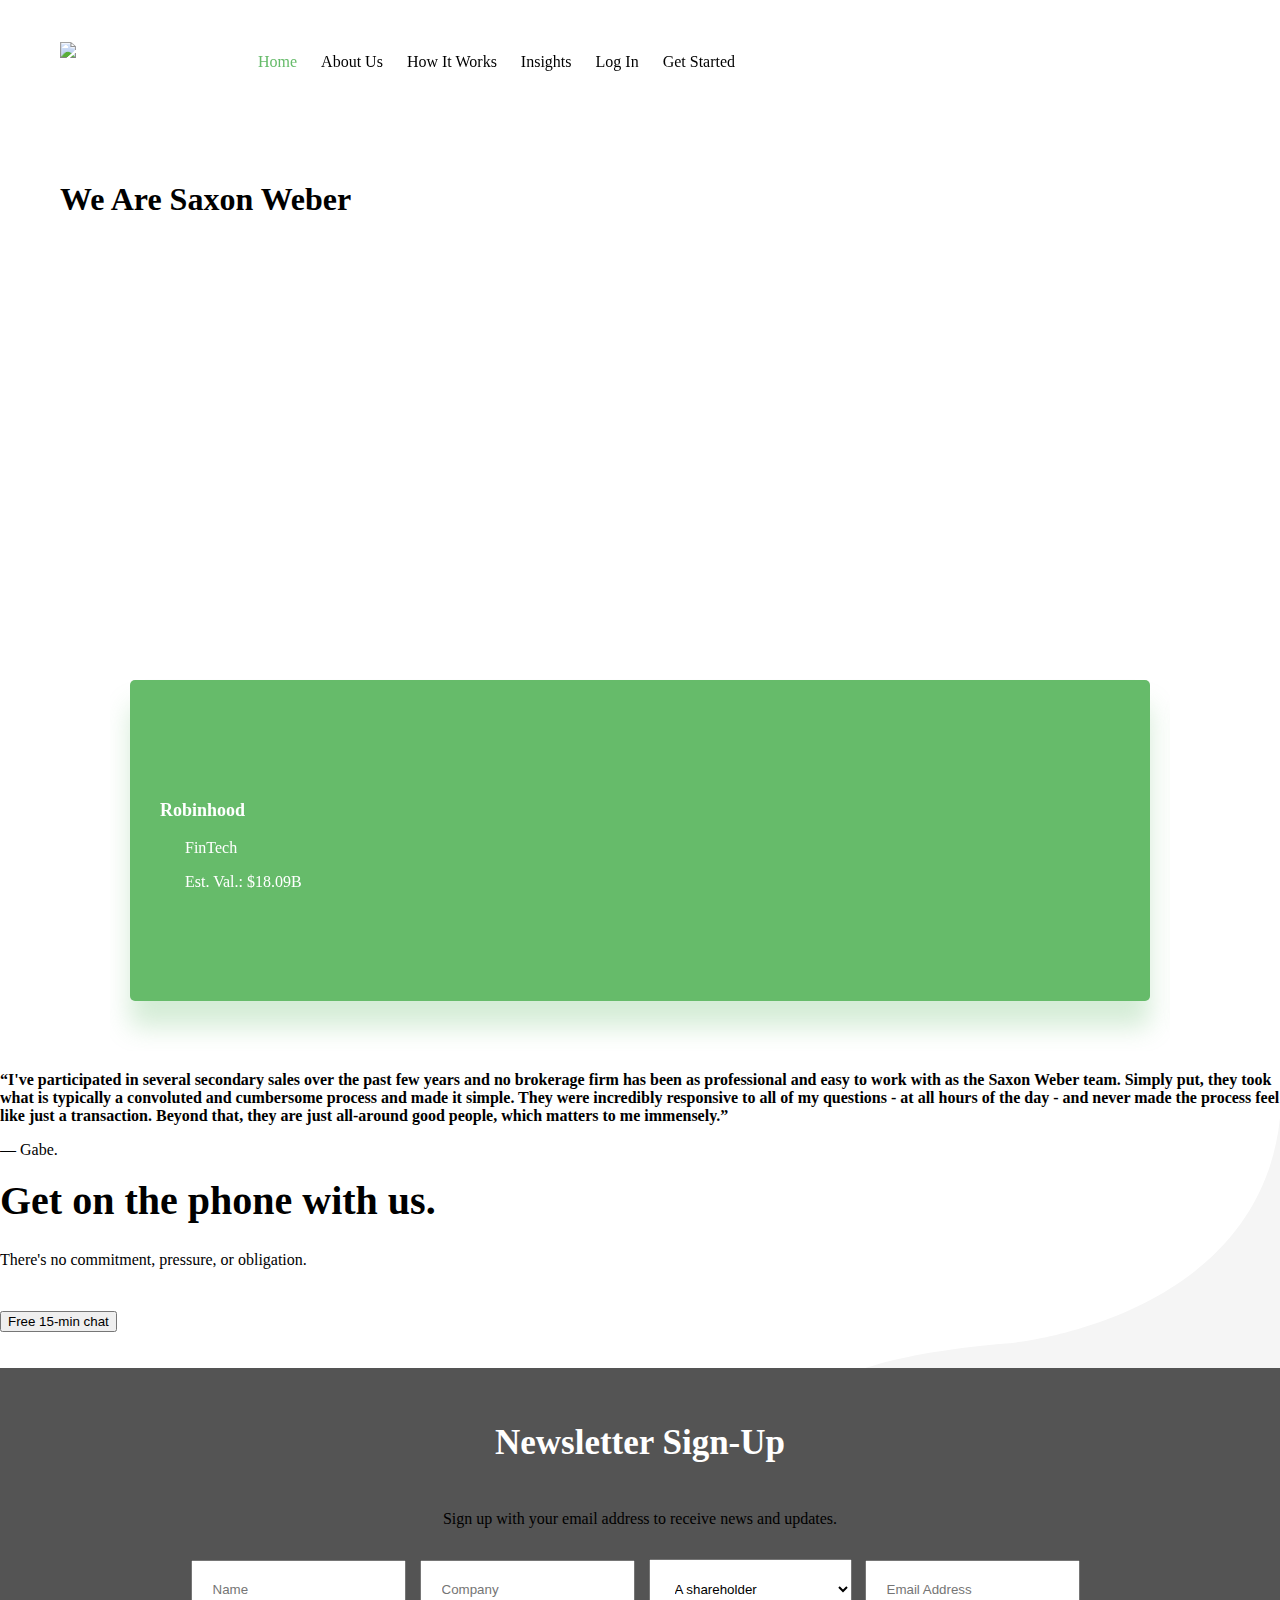
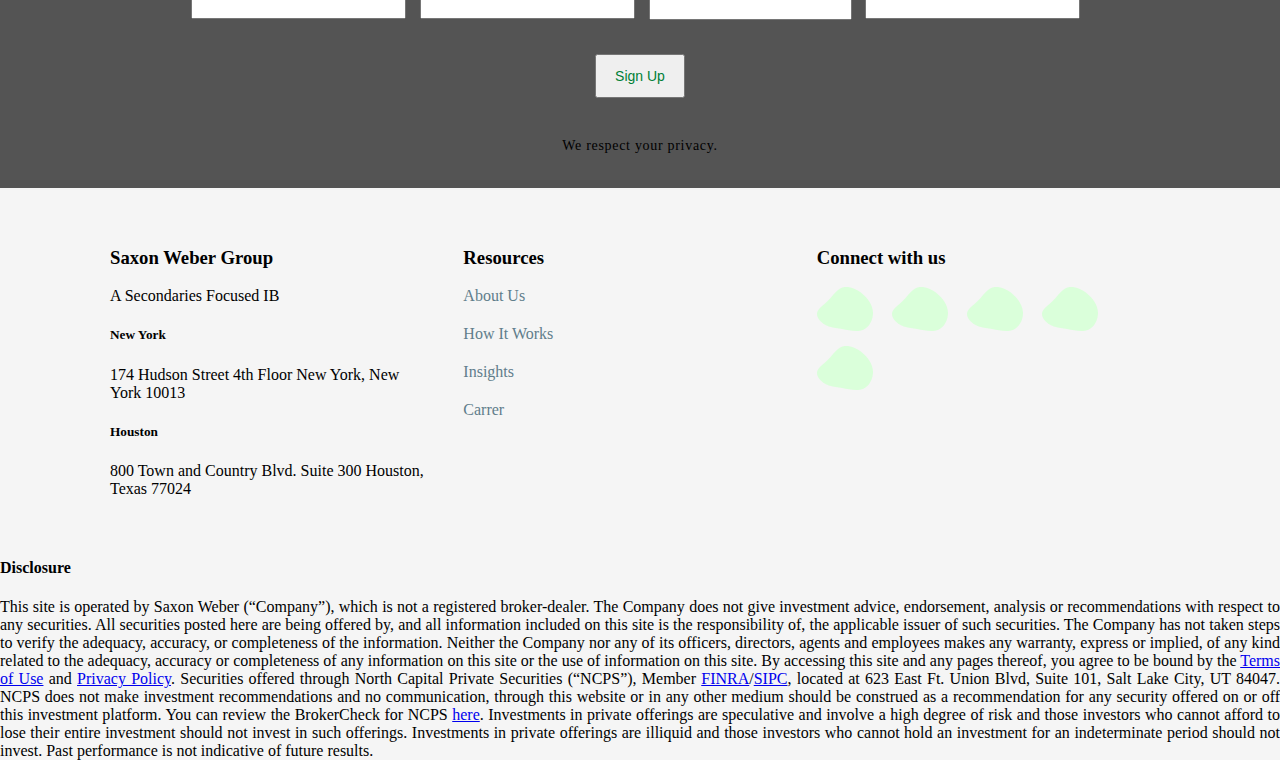
==== commit fba5a330: "2nd changes" ====
--- a/index.html
+++ b/index.html
@@ -138,7 +138,7 @@
                         <div class="banner_txt">
                             <div class="container_info">
                                 <div class="banner_txtinner">
-                                    <h3>A straight forward and transparent process of selling your stocks</h3>
+                                    <h1>We Are Saxon Weber</h>
                                     <h6 style="color:Green;font-size:180%;">Our independence and boutique-size are key to how we maintain higher standards in these areas compared to our larger and often industry agnostic competitors.</h6>
                                     <a href="javascript:void(0)" class="green_btn">Learn More</a>
                                 </div>
@@ -152,251 +152,37 @@
             <div><div class="banner_info">
             <div class="banner_list">
                 <div class="banner_img wow no_anm_mobile fadeIn" data-wow-delay="0.5s">
-                    <video height="100%" width="100%"autoplay="" loop="" id="video-background" muted="" plays-inline="" style="transform: translate3d(0px, -71.5px, 0px);">
-                         <source src="./images/WhatsApp Video 2021-05-22 at 14.22.50.mp4" type="video/mp4">
-                    </video>
-                    <!-- <div class="banner_locationicon floating_js"><img src="images/banner_locationicon.png" alt=""></div>
-                    <div class="bannercircleicon1"><img src="images/banner_circleicon1.png" alt=""></div>
-                    <div class="bannercircleicon2"><img src="images/banner_circleicon2.png" alt=""></div>
-                    <div class="bannercircleicon3"><img src="images/banner_circleicon2.png" alt=""></div>
-                    <div class="bannercircleicon4"><img src="images/banner_circleicon1.png" alt=""></div>
-                    <div class="bannercircleicon5"><img src="images/banner_circleicon2.png" alt=""></div>
-                    <div class="bannercircleicon6"><img src="images/banner_circleicon2.png" alt=""></div>
-                    <div class="bannerplusicon1"><img src="images/banner_plusicon1.png" alt=""></div>
-                    <div class="bannerplusicon2"><img src="images/banner_plusicon1.png" alt=""></div>
-                    <div class="bannerplusicon3"><img src="images/banner_plusicon1.png" alt=""></div>
-                    <div class="bannerplusicon4"><img src="images/banner_plusicon1.png" alt=""></div>
-                    <div class="bannerplusicon5"><img src="images/banner_plusicon1.png" alt=""></div>
-                    <div class="bannerplusicon6"><img src="images/banner_plusicon1.png" alt=""></div> -->
-                </div>
-                <div class="homebanner_mobile"><video height="100%" width="100%" autoplay="" loop="" id="video-background" muted="" plays-inline="" style="transform: translate3d(0px, -71.5px, 0px);">
-                    <source src="./images/WhatsApp Video 2021-05-22 at 14.22.50.mp4" type="video/mp4" alt="">
-                </video></div>
+                  
+                    <img src="images/background.jpg"height="100%"width="100%" >
+                  
+                </div>
+                <div class="homebanner_mobile"><img src="images/background.jpg"height="100%"width="100%" ></div>
                 <div class="banner_txt">
                     <div class="container_info">
                         <div class="banner_txtinner">
-                            <h3 class="wow no_anm_mobile fadeInDown" data-wow-delay="1s"><span style="color: rgb(0, 0, 0);">A straight forward and transparent process of selling your stocks</span></h3>
-                            <h6 style="color:burlywood;"class="wow no_anm_mobile fadeIn" data-wow-delay="1.5s">Our independence and boutique-size are key to how we maintain higher standards in these areas compared to our larger and often industry agnostic competitors.</h6>
+                            
+                            <h1 text-align="Centre"class="wow no_anm_mobile fadeInDown" data-wow-delay="1s">We Are Saxon Weber</h1>
+                            <h6 >Our independence and boutique-size are key to how we maintain higher standards in these areas compared to our larger and often industry agnostic competitors.</h6>
                             <!-- <a href="#" class="green_btn wow no_anm_mobile fadeIn" data-wow-delay="2s"><span>Get Started</span></a> -->
+                          <h1 style="color:greenyellow;" text-align="Centre"> <div class="word"></div></h1>
                         </div>
+
                     </div>
                 </div>
-                <div class="freshproducesupply_info">
-                    <div class="container_info">
-                        <div class="freshproducesupply_inner">
-                            <div class="freshproducesupply_bg"></div>
-                            <h3 style="color:Green;font-size:180%;">200,000+ Shareholders and Investors Around the World Use Saxon Weber</h3>
-                            
-                         
-                                    <div class="footer_toplist">
-                                        <div class="footer_companylegallist">
-                                            <h4><span>+ 1800</span></h4>
-                                            <h6>Transaction closed</h6>
-                                        </div>
-                                    </div>
-                                
-                        </div>
-                    </div>
-                </div>    
+               
             </div>
           
         </div>
-        <!-- <div class="freshproducesupply_info">
-            <div class="container_info">
-                <div class="freshproducesupply_inner">
-                    <div class="freshproducesupply_bg"></div>
-                    <h3 style="color:Green;font-size:180%;">200,000+ Shareholders and Investors Around the World Use Saxon Weber</h3>
-                    
-                 
-                            <div class="footer_toplist">
-                                <div class="footer_companylegallist">
-                                    <h4><span>+ 1800</span></h4>
-                                    <h6>Transaction closed</h6>
-                                </div>
-                            </div>
-                        
-                </div>
-            </div>
-        </div>        -->
+       
     
 <a href="https://www.ninjacart.in/blog/harvest-the-farms-htf-initiative-by-ninjacart/"><span><div class="aboutninjacart_listimg wow no_anm_mobile fadeIn" data-wow-delay="0.5s"></div></span></a>
     
   
-<div class="aboutus_section">
-            <div class="container_info">
-                <div class="aboutninjacart_list">
-                    <div class="aboutninjacart_logo"><img src="images/logo.png" alt=""></div>
-                    <div class="aboutninjacart_listinner">
-                        <div class="aboutninjacart_listimg wow no_anm_mobile fadeIn" data-wow-delay="0.5s"><img src="images/aboutninjacart_img.png" alt=""></div>
-                        <div class="aboutninjacart_listview aboutninjacart_listview1 wow no_anm_mobile fadeIn" data-wow-delay="1s">
-                            <div class="aboutninjacart_listviewimg"><img src="images/aboutninjacart_listimg1.png" alt=""></div>
-                            <h6>DEFINE TRANSACTION TOGETHER</h6>
-                        </div>
-                        <div class="aboutninjacart_listview aboutninjacart_listview2 wow no_anm_mobile fadeIn" data-wow-delay="1.5s">
-                            <div class="aboutninjacart_listviewimg"><img src="images/aboutninjacart_listimg2.png" alt=""></div>
-                            <h6>COLLECT DOCUMENTS TO PREP THE TRADE</h6>
-                        </div>
-                        <div class="aboutninjacart_listview aboutninjacart_listview3 wow no_anm_mobile fadeIn" data-wow-delay="2s">
-                            <div class="aboutninjacart_listviewimg"><img src="images/aboutninjacart_listimg3.png" alt=""></div>
-                            <h6>RUN A COMPLIANCE REVIEW</h6>
-                        </div>
-                        <div class="aboutninjacart_listview aboutninjacart_listview4 wow no_anm_mobile fadeIn" data-wow-delay="2.5s">
-                            <div class="aboutninjacart_listviewimg"><img src="images/aboutninjacart_listimg4.png" alt=""></div>
-                            <h6>TRANSACT</h6>
-                        </div>
-                        <div class="aboutninjacart_listview aboutninjacart_listview5 wow no_anm_mobile fadeIn" data-wow-delay="3s">
-                            <div class="aboutninjacart_listviewimg"><img src="images/aboutninjacart_listimg5.png" alt=""></div>
-                            <h6> SETTLE</h6>
-                        </div>
-                    </div>
-                </div>
-<div class="aboutus_section_txt">
-                    <div class="banner_txtbg floating_js"></div>
-                    <h3>About Us</h3>
-                    <p>Saxon Weber was founded to serve clients through a suite of a premier services dedicated to secondary brokerage, venture capital and market coverage in leading technology companies.</p>
-                    <a href="about/index.html" class="green_btn"><span>Know more</span></a>
-                </div>
-            </div>
-        </div></div>
-
-                <!-- <div class="freshproducesupply_info">
-            <div class="container_info">
-                <div class="freshproducesupply_inner">
-                    <div class="freshproducesupply_bg"></div>
-                    <h3>The future of <span>Investment Bank</span> is Saxon Weber</h3>
-                    <a href="careers/index.html" class="joinrevolution_btn"><span>Join the revolution</span></a>
-                </div>
-            </div>
-        </div> -->
-
-                <!-- <div class="creatingopportunities_info">
-            <div class="container_info">
-                <div class="creatingopportunities_title">
-                    <h3>Creating opportunities for everyone</h3>
-                    <p>We are the first platform enabling increased benefits for farmers, retailers, and consumers.</p>
-                </div>
-                <div class="creatingopportunities_list">
-                    <div class="swiper-container">
-                        <div class="swiper-wrapper">
-                            <div class="swiper-slide">
-                                <div class="creatingopportunities_listview">
-                                    <div class="creatingopportunities_listinner active">
-                                        <div class="creatingopportunities_listimg">
-                                           <img src="images/creatingopportunities_img1.png" class="creatingopportunities_imgnormal" alt="">
-                                           <img src="images/creatingopportunities_img1_hover.png" class="creatingopportunities_img_hover" alt="">
-                                        </div>
-                                        <h6>Benefits for farmers</h6>
-                                        <ul>
-                                            <li>20% more revenue</li>
-                                            <li>One-stop-sale</li>
-                                            <li>Payment in 24 hours</li>
-                                            <li>Transparent weighing</li>
-                                        </ul>
-                                    </div>
-                                </div>
-                            </div>
-                            <div class="swiper-slide">
-                                <div class="creatingopportunities_listview">
-                                    <div class="creatingopportunities_listinner">
-                                        <div class="creatingopportunities_listimg">
-                                           <img src="images/creatingopportunities_img2.png" class="creatingopportunities_imgnormal" alt="">
-                                           <img src="images/creatingopportunities_img2_hover.png" class="creatingopportunities_img_hover" alt="">
-                                        </div>
-                                        <h6>Convenience for retailers</h6>
-                                        <ul>
-                                            <li>Competitive pricing</li>
-                                            <li>Doorstep delivery</li>
-                                            <li>High quality graded produce</li>
-                                            <li>Convenient &amp; time saving</li>
-                                        </ul>
-                                    </div>
-                                </div>
-                            </div>
-                            <div class="swiper-slide">
-                                <div class="creatingopportunities_listview">
-                                    <div class="creatingopportunities_listinner">
-                                        <div class="creatingopportunities_listimg">
-                                           <img src="images/creatingopportunities_img3.png" class="creatingopportunities_imgnormal" alt="">
-                                           <img src="images/creatingopportunities_img3_hover.png" class="creatingopportunities_img_hover" alt="">
-                                        </div>
-                                        <h6>Savings for consumers</h6>
-                                        <ul>
-                                            <li>Hygienically handled produce</li>
-                                            <li>100% traceable to farm - <br> Improves food safety</li>
-                                            <li>Better quality</li>
-                                        </ul>
-                                    </div>
-                                </div>
-                            </div>
-                        </div>
-                    </div>
-                </div>
-            </div>
-            <div class="creatingopportunities_bg"></div>
-        </div> -->
-
-                <!-- <div class="lifeatninjacart_info">
-            <div class="container_info">
-                <div class="lifeatninjacart_title">
-                    <h3>Life at Ninjacart</h3>
-                    <p>Be a part of an organisation of brilliant thinkers who work towards something new, every day.</p>
-                </div>
-                <div class="lifeatninjacart_list">
-                    <ul>
-                        <li>
-                            <a href="people.html">
-                                <div class="lifeatninjacart_listinner">
-                                    <div class="lifeatninjacart_listimg"><img src="images/lifeatninjacart_listimg3.jpg" alt=""></div>
-                                    <div class="lifeatninjacart_listcont">
-                                        <h6>Meet our people</h6>
-                                        <div class="lifeatninjacart_contbot">
-                                            <h4>A people-first <br> organisation</h4>
-                                            <div class="knowmore_btn">Know more <span class="knowmore_btnarrow"><i class="fa fa-arrow-right" aria-hidden="true"></i></span></div>
-                                        </div>
-                                    </div>
-                                </div>
-                            </a>
-                        </li>
-                        <li>
-                            <a href="careers/index.html">
-                                <div class="lifeatninjacart_listinner">
-                                    <div class="lifeatninjacart_listimg"><img src="images/lifeatninjacart_listimg4.jpg" alt=""></div>
-                                    <div class="lifeatninjacart_listcont">
-                                        <h6>CAREER PROSPECTS</h6>
-                                        <div class="lifeatninjacart_contbot">
-                                            <h4>Incredible growth <br> opportunities</h4>
-                                            <div class="knowmore_btn">Know more <span class="knowmore_btnarrow"><i class="fa fa-arrow-right" aria-hidden="true"></i></span></div>
-                                        </div>
-                                    </div>
-                                </div>
-                            </a>
-                        </li>
-                    </ul>
-                </div>
-            </div>
-        </div> -->
-<!-- 
-                <div class="puttheirfaith_info">
-            <div class="container_info">
-                <h3>Investors who put their faith in us</h3>
-                <ul>
-                    <li><img src="images/puttheirfaith_img4.png" alt=""></li>
-                    <li><img src="images/puttheirfaith_img5.png" alt=""></li>
-                    <li><img src="images/puttheirfaith_img6.png" alt=""></li>
-                    <li><img src="images/puttheirfaith_img9.png" alt=""></li>
-                    <li><img src="images/puttheirfaith_img8.png" alt=""></li>
-                    <li><img src="images/puttheirfaith_img2.png" alt=""></li>
-                    <li><img data-filename="Untitled-1-01 (1).png" style="width: 197px;" src="../www.ninjacart.in/uploads/editor_images/6087e37f11cd1.png"><br></li>
-                    <li><img src="images/puttheirfaith_img1.png" alt=""></li>
-                    <li><img src="images/puttheirfaith_img3.png" alt=""></li><li><img data-filename="logo_walmart.png" style="width: 197px;" src="../www.ninjacart.in/uploads/editor_images/5f1ae1858ffe9.png"></li><li><img data-filename="logo_flipkart.png" style="width: 197px;" src="../www.ninjacart.in/uploads/editor_images/5f1ae1859b82c.png"></li><li><img data-filename="Website-01 (1).png" style="width: 197px;" src="../www.ninjacart.in/uploads/editor_images/5fe448ffce6a8.png"><br></li>
-                </ul>
-            </div>
-            <div class="puttheirfaith_bg"></div>
-        </div> -->
+
         <div class="creatingopportunities_info">
             <div class="container_info">
                 <div class="creatingopportunities_title">
-                    <h3>Investors who put their faith in us</h3>
+                   
                 </div>
                 <div class="creatingopportunities_list">
                     <div class="swiper-container">
@@ -501,201 +287,104 @@
             <div class="creatingopportunities_bg"></div>
         </div>
     
-        <div class="peopleaboutninjacart_info">
-        <div class="container_info">
-            <h3>What are people <br> saying about Saxon Weber</h3>
-        </div>
-        <div class="peopleaboutninjacart_list">
-            <div class="container_info">
-                <section class="peopleaboutninjacart_slider">
-                                            <div class="peopleaboutninjacart_listview">
-                        <div class="peopleaboutninjacart_listinner">
-                        <div class="peopleaboutninjacart_img">
-                            <!-- <img src='uploads/testimonial/fe85ffe0e42ffc7aeaa6480944e05d6b.jpg' alt="Subrata Mitra"> -->
-                            </div>
-                            <h5>Gabe</h5>
-                            <p>
-                                “I've participated in several secondary sales over the past few years and no brokerage firm has been as professional and easy to work with as the Saxon Weber team. Simply put, they took what is typically a convoluted and cumbersome process and made it simple. They were incredibly responsive to all of my questions - at all hours of the day - and never made the process feel like just a transaction. Beyond that, they are just all-around good people, which matters to me immensely.”
-                            </p>
+        
+        <section class="coverage-after">
+            <div class="container">
+               <div class="row" style="justify-content: center;">
+                    <div class="coverage-content">
+                        <p>
+                          <strong> “I've participated in several secondary sales over the past few years and no brokerage firm has been as professional and easy to work with as the Saxon Weber team. Simply put, they took what is typically a convoluted and cumbersome process and made it simple. They were incredibly responsive to all of my questions - at all hours of the day - and never made the process feel like just a transaction. Beyond that, they are just all-around good people, which matters to me immensely.”				 </p>
+                          </strong>  <span>— Gabe.</span>
+                   </div>
+                </div>
+            </div>
+       </section>
+       &nbsp;
+        <section class="section-phone">
+            <div class="container">
+                <div class="row">
+                    <div class="phone-area"> 
+                        <h1 style="font-size: 40px;margin-top:auto;margin-bottom: 100;">
+                            Get on the phone with us.				
+                        </h1>
+                        <p>
+                            There's no commitment, pressure, or obligation.				</p>
+                        <div style="padding-top: 26px; margin: bottom 400px;">
+                            <a href="#"><button class="button btn-mobile">
+                            Free 15-min chat					</button></a>
                         </div>
+
                     </div>
-                                            <!-- <div class="peopleaboutninjacart_listview">
-                        <div class="peopleaboutninjacart_listinner">
-                                                        <div class="peopleaboutninjacart_img">
-
-                                <img src='uploads/testimonial/7d353a84c9a5f6ddd9c160a9c3f503a9.jpg' alt="Nandan Nilekani">
-                            </div>
-                                                        <h5>Nandan Nilekani <br> <span></span></h5>
-                            <p>
-                                The team at Ninjacart has made impressive progress and demonstrated that they can think and execute at scale. Streamlining the agricultural sector using the latest technology and supply chain, benefits farmers with higher prices and consumers with lower costs. As they scale up nationwide, they will really make a difference and impact  on how farmer's market their produce.
-                            </p>
-                        </div>
-                    </div>
-                                            <div class="peopleaboutninjacart_listview">
-                        <div class="peopleaboutninjacart_listinner">
-                                                        <div class="peopleaboutninjacart_img">
-
-                                <img src='uploads/testimonial/ce2af849440658af08c6168d8ef292a0.jpg' alt="Shubhang Shankar">
-                            </div>
-                                                        <h5>Shubhang Shankar <br> <span>from Syngenta Ventures</span></h5>
-                            <p>
-                                At Syngenta we are committed to supporting innovation that improves the livelihood and economic security of farmers across the globe. We have been very impressed by Ninjacart's success in developing a solution that provides improved market access to Indian farmers while at the same time delivering high quality practices across the farm to fork supply chain. We look forward to supporting Ninjacart on this journey, ultimately delivering benefits to numerous farmers and consumers throughout the country.
-                            </p>
-                        </div>
-                    </div>
-                                            <div class="peopleaboutninjacart_listview">
-                        <div class="peopleaboutninjacart_listinner">
-                                                        <div class="peopleaboutninjacart_img">
-
-                                <img src='uploads/testimonial/3c8bed073f7bfef0e5de29f89fefaca1.jpg' alt="Nilesh Kothari">
-                            </div>
-                                                        <h5>Nilesh Kothari <br> <span>Co-Founder of Trifecta Capital</span></h5>
-                            <p>
-                                At Trifecta, we have always been mindful of the opportunity in F&V logistics. Ninjacart has done a great job in delivering fresh produce to retailers efficiently while removing non-value-adding middlemen to improve the earnings realised by farmers. We are excited to help them get even bigger and better in their journey, as they use our debt to invest in fulfillment, collection and distribution centres.
-                            </p>
-                        </div>
-                    </div>
-                                            <div class="peopleaboutninjacart_listview">
-                        <div class="peopleaboutninjacart_listinner">
-                                                        <div class="peopleaboutninjacart_img">
-
-                                <img src='uploads/testimonial/091a94682772141b6411619fcfe39707.jpg' alt="Nanjappa">
-                            </div>
-                                                        <h5>Nanjappa <br> <span>Farmer at Maranagere</span></h5>
-                            <p>
-                                I’ve been selling all my vegetables to Ninjacart, and the entire process gets completed in just 20 minutes. Ninjacart pays within 24 hours and does not charge extra commission, which is not just convenient, but also a huge blessing to us farmers. I trust their prices and I’ve even recommended all my friends to supply to Ninjacart.
-                            </p>
-                        </div>
-                    </div>
-                                            <div class="peopleaboutninjacart_listview">
-                        <div class="peopleaboutninjacart_listinner">
-                                                        <div class="peopleaboutninjacart_img">
-
-                                <img src='uploads/testimonial/eef7a14b1c6c6e01da7cb4e8d75c0394.jpg' alt="Ranjith Reddy">
-                            </div>
-                                                        <h5>Ranjith Reddy <br> <span>Owner of Veg Mela</span></h5>
-                            <p>
-                                The prices Ninjacart offers are better than the market and the quality is much fresher. Previously, I’d lose a lot of time and money going to the market, and now I’m able to dedicate all my time to my shop. My customers have also appreciated my produce and my business has improved.
-                            </p>
-                        </div>
-                    </div>
-                                            <div class="peopleaboutninjacart_listview">
-                        <div class="peopleaboutninjacart_listinner">
-                                                        <div class="peopleaboutninjacart_img">
-
-                                <img src='uploads/testimonial/639f3d5adc185dce54c1839706bfe246.jpg' alt="Dilip Papanna">
-                            </div>
-                                                        <h5>Dilip Papanna <br> <span>Farmer at Biduruguppe</span></h5>
-                            <p>
-                                I came across Ninjacart 4 years ago, and since then I have not faced problems like travelling to the market, wasting an entire day, or waiting for weeks for my payment. The Collection Centre team keeps me informed of the produce required for the day and I send exactly the amount required. With all this time saved, I am able to spend more quality time with my family and also grow a variety of other vegetables in my fields.
-                            </p>
-                        </div>
-                    </div>
-                                            <div class="peopleaboutninjacart_listview">
-                        <div class="peopleaboutninjacart_listinner">
-                                                        <div class="peopleaboutninjacart_img">
-
-                                <img src='uploads/testimonial/b676bb40320b90cf0e2835599c5c1c5b.jpg' alt="Hamzath">
-                            </div>
-                                                        <h5>Hamzath <br> <span>Owner of Xpress Hyper Market</span></h5>
-                            <p>
-                                I truly appreciate Ninjacart’s initiative to solve the problem that is faced by business all across the country. I order from the app at night, and my order is fulfilled on time the next day. An additional advantage is that they accept returns in case any of the vegetables or fruits are defective in quality. My customer base has also increased and I’ve been able to scale up my business.
-                            </p>
-                        </div>
-                    </div>
-                                            <div class="peopleaboutninjacart_listview">
-                        <div class="peopleaboutninjacart_listinner">
-                                                        <div class="peopleaboutninjacart_img">
-
-                                <img src='uploads/testimonial/e9ad8b54970abbe543f90952b69e9603.jpg' alt="Pavan Kumar">
-                            </div>
-                                                        <h5>Pavan Kumar <br> <span>Driver Partner</span></h5>
-                            <p>
-                                Buying a transport vehicle was a risky investment but delivering vegetables and fruits to Ninjacart customers has helped me put it to good use. The people I work with are very interesting and there's not a dull day that goes by. Being the son of a farmer myself, I am glad that I am able to contribute to their welfare while also meeting my needs.
-                            </p>
-                        </div>
-                    </div> -->
-                    
-                </section>
-            </div>
-        </div>
-    </div>
-    
-            <div class="trustus_direct_info">
-            <div class="container_info">
-                <div class="trustus_direct_list">
-                    <ul>
-                        
-                        <li class="active">
-                           
-                            <a href="#">
-                                <div class="trustus_direct_listinner">
-                                    
-                                    <h5>Get on the phone with us</h5>
-                                    <h6>There's no commitment, pressure, or obligation.</h6>
-                                    <div class="trustus_direct_arrow"><i class="fa fa-arrow-right" aria-hidden="true"></i></div>
-                                    
-                                </div>
-                            </a>
-                   
-                        </li>
-                      
-                        <li>
-                            <a href="mailto:monday@saxonweber.com">
-                                <div class="trustus_direct_listinner">
-                                    <h5>For General Enquiries</h5>
-                    <h6><span>please email us</span> <br>monday@saxonweber.com</h6>
-                   
-                                    <div class="trustus_direct_arrow"><i class="fa fa-arrow-right" aria-hidden="true"></i></div>
-                                </div>
-                            </a>
-                        </li>
-                    </ul>
-                </div>
-            </div>
-        </div>
-        <!-- <div class="privacypolicy_info">
-            <div class="container_info">
-                <div class="pagetitle_txt">News Letter</div>
-                
-            </div>
-        </div>
-<div class="privacypolicy_info">
-        <div class="container_info">
-            
-            <div class="needmorehelp_form writetous_form">
-                <div class="message"></div>
-                <form id="writetous_form">
-                    <ul>
-                        <li>
-                            <h6>Your Name</h6>
-                            <input type="text" placeholder="Your Name" class="needmorehelp_input" name="name">
-                        </li>
-                        <li>
-                            <h6>Your Email Address</h6>
-                            <input type="email" placeholder="something@website.com" class="needmorehelp_input" name="email">
-                        </li>
-                        <li>
-                            <h6>Your Contact Number</h6>
-                            <input type="number" placeholder="contact number" class="needmorehelp_input" name="contactnumber">
-                        </li>
-                        <li>
-                            <h6>Subject</h6>
-                            <input type="text" placeholder="What is it about?" class="needmorehelp_input" name="subject">
-                        </li>
-                        <li>
-                            <h6>Message</h6>
-                            <textarea name="message" placeholder="Your message starts with…" class="needmorehelp_input"></textarea>
-                        </li>
-                    </ul>
-                    <div class="submit_btn"> <button type="submit"><span>Send a Message</span></button> </div>
-                </form>
-                <div class="writeusemail_txt">Or write us an email <a href="mailto:queries@ninjacart.com">queries@ninjacart.com</a></div>
-                <div class="writeusemail_txt writeusaddress_txt">Address: WeWork Vaishnavi Signature, No. 78/9, Outer Ring Road, Bellandur Village, Varthur Hobli, Bengaluru, Karnataka - 560103</div>
-                <div class="writeusemail_txt writeusaddress_txt">Phone: 08046800159</div>
-            </div>
-        </div>
-    </div> -->
+                </div>  
+            </div>
+            &nbsp;
+        </section>
+        &nbsp;
+        &nbsp;
+
+        <script>
+        jQuery('.count').each(function () {
+            jQuery(this).prop('Counter',0).animate({
+                Counter: jQuery(this).text()
+            }, {
+                duration: 4000,
+                easing: 'swing',
+                step: function (now) {
+                    jQuery(this).text(Math.ceil(now));
+                }
+            });
+        });
+        </script>
+        <script>
+        var words = ['Investment banking in focus', 'Secondary brokerage ', 'market coverage '],
+            part,
+            i = 0,
+            offset = 0,
+            len = words.length,
+            forwards = true,
+            skip_count = 0,
+            skip_delay = 15,
+            speed = 70;
+        var wordflick = function () {
+          setInterval(function () {
+            if (forwards) {
+              if (offset >= words[i].length) {
+                ++skip_count;
+                if (skip_count == skip_delay) {
+                  forwards = false;
+                  skip_count = 0;
+                }
+              }
+            }
+            else {
+              if (offset == 0) {
+                forwards = true;
+                i++;
+                offset = 0;
+                if (i >= len) {
+                  i = 0;
+                }
+              }
+            }
+            part = words[i].substr(0, offset);
+            if (skip_count == 0) {
+              if (forwards) {
+                offset++;
+              }
+              else {
+                offset--;
+              }
+            }
+            jQuery('.word').text(part);
+          },speed);
+        };
+        
+        jQuery(document).ready(function () {
+          wordflick();
+        });</script>
+        
+        
+       
     <section class="section-newsletter">
         <div class="container">
             <div class="row">
@@ -760,6 +449,7 @@
                         <li><a href="#">About Us</a></li>
                         <li><a href="#">How It Works</a></li>
                         <li><a href="#"> Insights</a></li>
+                        <li><a href="#"> Carrer</a></li>
                        
                     </ul>
                 </div>
@@ -821,35 +511,32 @@
                     </ul>
                 </div>
             </div>
-            <!-- <div class="footer_toplist">
-                <div class="footer_reachus_list">
-                    <h6>For General Enquiries</h6>
-                    <h6><span>please email us</span> <br> <a href="mailto:monday@saxonweber.com">monday@saxonweber.com</a></h6>
-                    <a href="mailto:monday@saxonweber.com" class="writetous_btn">Write to us</a>
-                </div>
-            </div> -->
+          
         </div>
-        <div class="new-footer-end-section second-footer-end-section">
-            <div class="container">
-                <div class="row">
-                    <div class="new-footer-end-section-inner">
-                       <div class="col-md-3 col-sm-3">
-                            <div class="new-footer-end-section-img">
-                                <!-- <img src="./images/finra-logo.png" width="500" height="600"class="img-responsive"> -->
-                            </div>
-                        </div>
-                        <div class="col-md-9 col-sm-9">
-                            <div class="new-footer-end-section-detail">
-                                                        <h4>Disclosure</h4>
-                                <p><p>This site is operated by Saxon Weber (&#8220;Company&#8221;), which is not a registered broker-dealer. The Company does not give investment advice, endorsement, analysis or recommendations with respect to any securities. All securities posted here are being offered by, and all information included on this site is the responsibility of, the applicable issuer of such securities. The Company has not taken steps to verify the adequacy, accuracy, or completeness of the information. Neither the Company nor any of its officers, directors, agents and employees makes any warranty, express or implied, of any kind related to the adequacy, accuracy or completeness of any information on this site or the use of information on this site. By accessing this site and any pages thereof, you agree to be bound by the <a href="https://www.saxonweber.com/terms-of-use/">Terms of Use</a> and <a href="https://www.saxonweber.com/privacy-policy/">Privacy Policy</a>.</p>
-    <p>Securities offered through North Capital Private Securities (&#8220;NCPS&#8221;), Member <a href="https://www.finra.org/">FINRA</a>/<a href="https://www.sipc.org/">SIPC</a>, located at 623 East Ft. Union Blvd, Suite 101, Salt Lake City, UT 84047. NCPS does not make investment recommendations and no communication, through this website or in any other medium should be construed as a recommendation for any security offered on or off this investment platform. You can review the BrokerCheck for NCPS <a href="https://brokercheck.finra.org/firm/summary/154559">here</a>. Investments in private offerings are speculative and involve a high degree of risk and those investors who cannot afford to lose their entire investment should not invest in such offerings. Investments in private offerings are illiquid and those investors who cannot hold an investment for an indeterminate period should not invest. Past performance is not indicative of future results.</p>
-    </p>
+      
+     
+            </div>
+            <div class="new-footer-end-section second-footer-end-section">
+                <div class="container">
+                    <div class="row">
+                        <div class="new-footer-end-section-inner">
+                           <div class="col-md-3 col-sm-3">
+                              <!-- <div class="new-footer-end-section-img">
+                                    <img src="/images/finra-removebg-preview.png" class="img-responsive">
+                                </div> -->
+                            </div>
+                            <div class="col-md-9 col-sm-9">
+                                
+                            
+                                <h4>Disclosure</h4>
+                                
+                                    <p style="text-align: justify;">This site is operated by Saxon Weber (&#8220;Company&#8221;), which is not a registered broker-dealer. The Company does not give investment advice, endorsement, analysis or recommendations with respect to any securities. All securities posted here are being offered by, and all information included on this site is the responsibility of, the applicable issuer of such securities. The Company has not taken steps to verify the adequacy, accuracy, or completeness of the information. Neither the Company nor any of its officers, directors, agents and employees makes any warranty, express or implied, of any kind related to the adequacy, accuracy or completeness of any information on this site or the use of information on this site. By accessing this site and any pages thereof, you agree to be bound by the <a href="https://www.saxonweber.com/terms-of-use/">Terms of Use</a> and <a href="https://www.saxonweber.com/privacy-policy/">Privacy Policy</a>.
+                                     Securities offered through North Capital Private Securities (&#8220;NCPS&#8221;), Member <a href="https://www.finra.org/">FINRA</a>/<a href="https://www.sipc.org/">SIPC</a>, located at 623 East Ft. Union Blvd, Suite 101, Salt Lake City, UT 84047. NCPS does not make investment recommendations and no communication, through this website or in any other medium should be construed as a recommendation for any security offered on or off this investment platform. You can review the BrokerCheck for NCPS <a href="https://brokercheck.finra.org/firm/summary/154559">here</a>. Investments in private offerings are speculative and involve a high degree of risk and those investors who cannot afford to lose their entire investment should not invest in such offerings. Investments in private offerings are illiquid and those investors who cannot hold an investment for an indeterminate period should not invest. Past performance is not indicative of future results.</p>
+                                </div>
                             </div>
                         </div>
                     </div>
                 </div>
-            </div>
-        </div>
             </div>
 </footer>
 
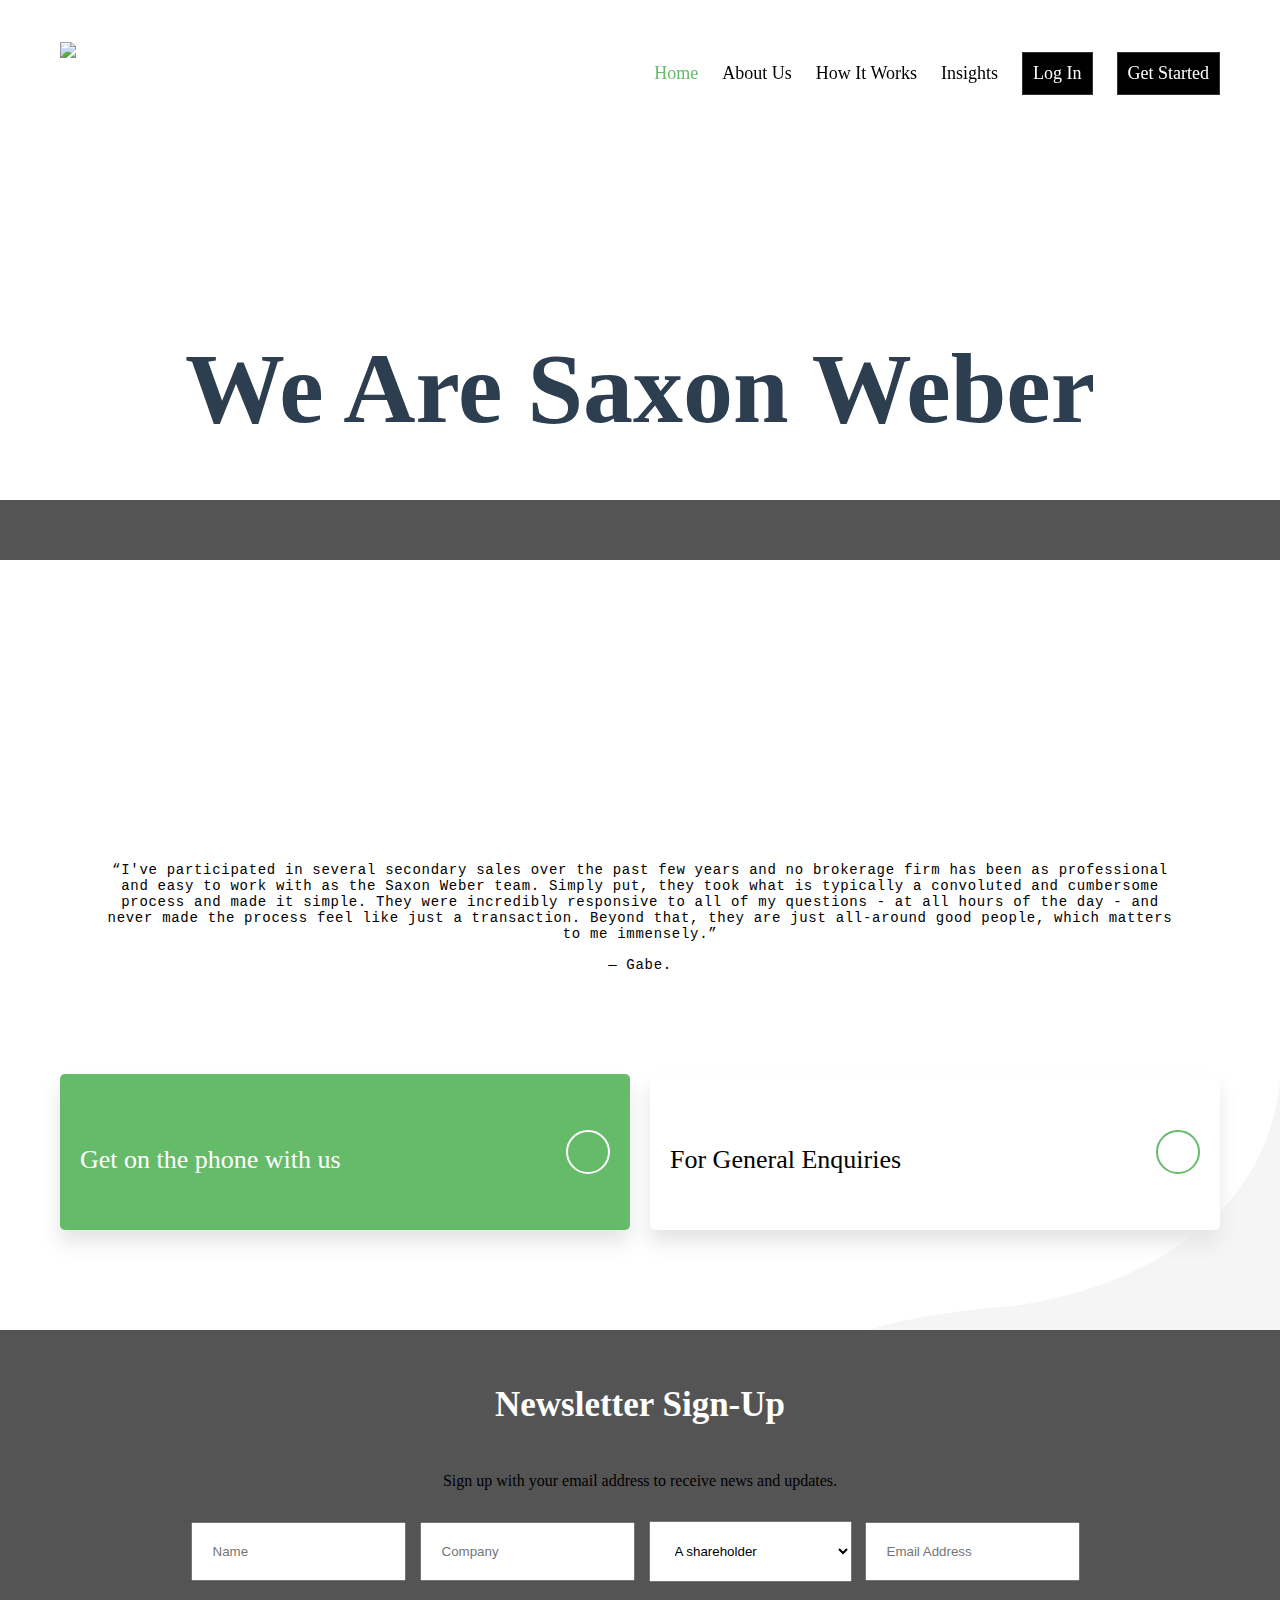
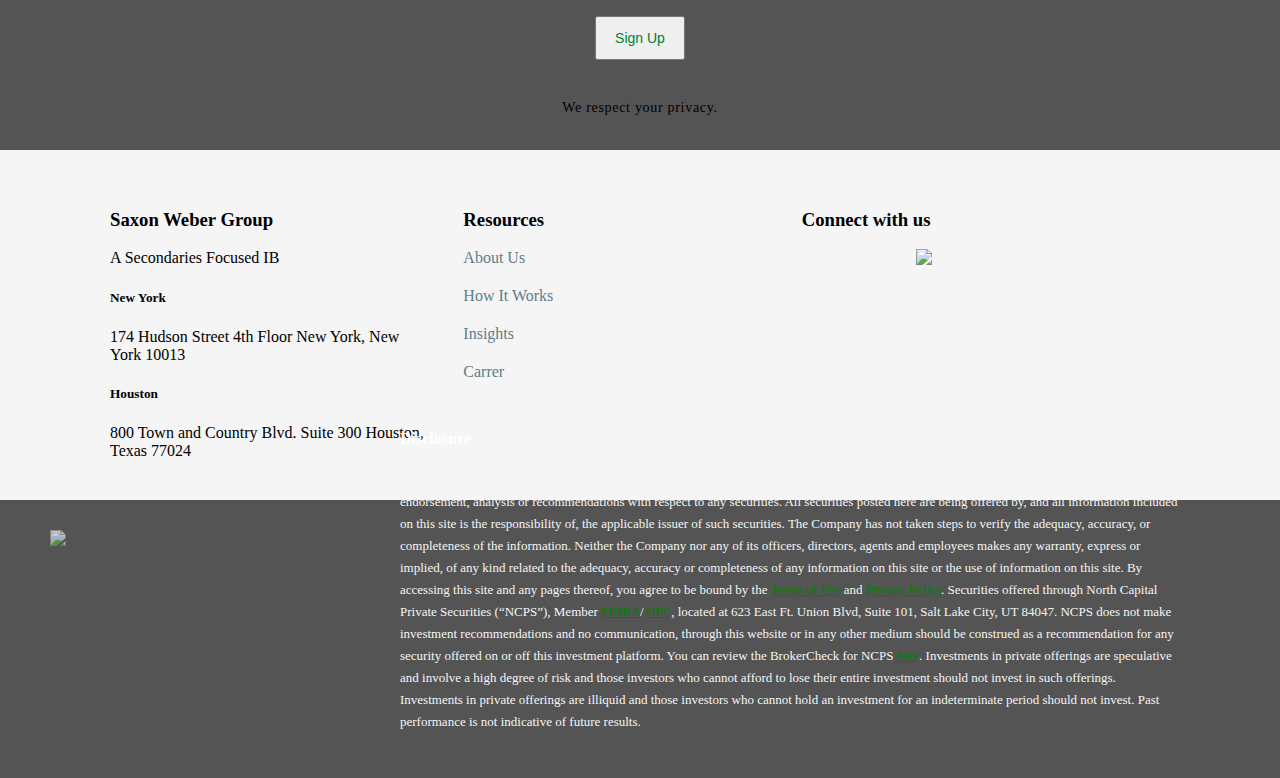
==== commit ee45767b: "3rd commit" ====
--- a/index.html
+++ b/index.html
@@ -65,7 +65,7 @@
 	 target[0].style.background= "#fff";
 	 target[0].style.boxShadow= "0 0 10px 0 rgba(50, 50, 50, .55)";
   }
-  else if(window.pageYOffset < 30){
+  else if(window.pageYOffset < 0){
 	target[0].style.padding= "40px 0";
          target[0].style.background= "none";
          target[0].style.boxShadow= "none";
@@ -110,10 +110,10 @@
                                 <li class=" ">
                                     <a href="#">Insights</a>
                                 </li>
-                                <li class=" ">
+                                <li class="main-nav ">
                                     <a href="#">Log In</a>
                                 </li>
-                                <li class=" ">
+                                <li class="main-nav">
                                     <a href="#">Get Started</a>
                                 </li>
                             </ul>
@@ -127,28 +127,8 @@
  </div>
 </header>
 
-        <div class="banner_info d-none">
-        <div class="swiper-container">
-            <div class="swiper-wrapper">
-                <div class="swiper-slide">
-                    <div class="banner_list">
-                        <div class="banner_img">
-                            <img src="images/banner_img2.jpg" alt="">
-                        </div>
-                        <div class="banner_txt">
-                            <div class="container_info">
-                                <div class="banner_txtinner">
-                                    <h1>We Are Saxon Weber</h>
-                                    <h6 style="color:Green;font-size:180%;">Our independence and boutique-size are key to how we maintain higher standards in these areas compared to our larger and often industry agnostic competitors.</h6>
-                                    <a href="javascript:void(0)" class="green_btn">Learn More</a>
-                                </div>
-                            </div>
-                        </div>
-                    </div>
-                </div>
-            </div>
-        </div>
-    </div>
+
+        
             <div><div class="banner_info">
             <div class="banner_list">
                 <div class="banner_img wow no_anm_mobile fadeIn" data-wow-delay="0.5s">
@@ -161,166 +141,117 @@
                     <div class="container_info">
                         <div class="banner_txtinner">
                             
-                            <h1 text-align="Centre"class="wow no_anm_mobile fadeInDown" data-wow-delay="1s">We Are Saxon Weber</h1>
-                            <h6 >Our independence and boutique-size are key to how we maintain higher standards in these areas compared to our larger and often industry agnostic competitors.</h6>
-                            <!-- <a href="#" class="green_btn wow no_anm_mobile fadeIn" data-wow-delay="2s"><span>Get Started</span></a> -->
-                          <h1 style="color:greenyellow;" text-align="Centre"> <div class="word"></div></h1>
+                            <h1  class="wow no_anm_mobile fadeInDown" data-wow-delay="1s">We Are Saxon Weber</h1>
+                            
+                            
+                          <h6> <div class="word"></div></h6>
                         </div>
 
                     </div>
                 </div>
                
             </div>
-          
-        </div>
-       
-    
-<a href="https://www.ninjacart.in/blog/harvest-the-farms-htf-initiative-by-ninjacart/"><span><div class="aboutninjacart_listimg wow no_anm_mobile fadeIn" data-wow-delay="0.5s"></div></span></a>
-    
-  
-
-        <div class="creatingopportunities_info">
-            <div class="container_info">
-                <div class="creatingopportunities_title">
-                   
-                </div>
-                <div class="creatingopportunities_list">
-                    <div class="swiper-container">
-                        <div class="swiper-wrapper">
-                            <div class="swiper-slide">
-                                <div class="creatingopportunities_listview">
-                                    <div class="creatingopportunities_listinner active">
-                                        <div class="creatingopportunities_listimg">
-                                           <img src="/images/logo1.png" class="creatingopportunities_imgnormal" alt="">
-                                           <img src="/images/logo1.png "class="creatingopportunities_img_hover" alt="">
-                                        </div>
-                                        <h6>Robinhood</h6>
-                                        <ul>
-                                            <li>FinTech</li>
-                                            <li>Est. Val.: $18.09B</li>
-                                            
-                                        </ul>
-                                    </div>
-                                </div>
+            <div class="new-footer-end-section second-footer-end-section">
+                <div class="container">
+                    <div class="row">
+                        <div class="new-footer-end-section-inner">
+                           <div class="col-md-3 col-sm-3">
+                              <!-- <div class="new-footer-end-section-img">
+                                    <img src="/images/finra-removebg-preview.png" class="img-responsive">
+                                </div> -->
                             </div>
-                            <div class="swiper-slide">
-                                <div class="creatingopportunities_listview">
-                                    <div class="creatingopportunities_listinner active">
-                                        <div class="creatingopportunities_listimg">
-                                           <img src="images/logo2.jpg" class="creatingopportunities_imgnormal" alt="">
-                                           <img src="images/logo2.jpg" class="creatingopportunities_img_hover" alt="">
-                                        </div>
-                                        <h6>Grab</h6>
-                                        <ul>
-                                            <li>Transportation</li>
-                                            <li>Est. Val.: $14.93B</li>
-                                            
-                                        </ul>
-                                    </div>
-                                </div>
-                            </div>
-                            <div class="swiper-slide">
-                                <div class="creatingopportunities_listview">
-                                    <div class="creatingopportunities_listinner">
-                                        <div class="creatingopportunities_listimg">
-                                           <img src="images/logo3.png" class="creatingopportunities_imgnormal" alt="">
-                                           <img src="images/logo3.png" class="creatingopportunities_img_hover" alt="">
-                                        </div>
-                                        <h6>Circle Financial Enterprise</h6>
-                                        <ul>
-                                            <li>FinTech</li>
-                                            <li>Est. Val.: $18.098 Est.</li>
-                                            
-                                        </ul>
-                                    </div>
-                                </div>
-                            </div>
-                            <div class="swiper-slide">
-                                <div class="creatingopportunities_listview">
-                                    <div class="creatingopportunities_listinner">
-                                        <div class="creatingopportunities_listimg">
-                                           <img src="images/logo4.png" class="creatingopportunities_imgnormal" alt="">
-                                           <img src="images/logo4.png" class="creatingopportunities_img_hover" alt="">
-                                        </div>
-                                        <h6>Docker</h6>
-                                        <ul>
-                                            <li>Enterprice Software</li>
-                                            <li>Est. Val.: $75,223,792</li>
-                                        </ul>
-                                    </div>
-                                </div>
-                            </div>
-                            <div class="swiper-slide">
-                                <div class="creatingopportunities_listview">
-                                    <div class="creatingopportunities_listinner">
-                                        <div class="creatingopportunities_listimg">
-                                           <img src="images/logo5.png" class="creatingopportunities_imgnormal" alt="">
-                                           <img src="images/logo5.png" class="creatingopportunities_img_hover" alt="">
-                                        </div>
-                                        <h6>Planet</h6>
-                                        <ul>
-                                            <li>FinTech</li>
-                                            <li>Est. Val.: $10.09B</li>
-                                        </ul>
-                                    </div>
-                                </div>
-                            </div>
-                            <div class="swiper-slide">
-                                <div class="creatingopportunities_listview">
-                                    <div class="creatingopportunities_listinner">
-                                        <div class="creatingopportunities_listimg">
-                                           <img src="images/logo6.png" class="creatingopportunities_imgnormal" alt="">
-                                           <img src="images/logo6.png" class="creatingopportunities_img_hover" alt="">
-                                        </div>
-                                        <h6>Ripple</h6>
-                                        <ul>
-                                            <li>FinTech</li>
-                                            <li>Est. Val.: $10.09B</li>
-                                        </ul>
-                                    </div>
+                            <div class="col-md-9 col-sm-9">
+                                
+                            
+                                
                                 </div>
                             </div>
                         </div>
                     </div>
                 </div>
-            </div>
-            <div class="creatingopportunities_bg"></div>
+          
         </div>
+       
+    
+
+    
+
+
+<div class="puttheirfaith_info">
+    <div class="container_info">
+        <!-- <h3>Investors who put their faith in us</h3> -->
+        <ul>
+            <li><img src="images/puttheirfaith_img4.png" alt=""></li>
+            <li><img src="images/puttheirfaith_img5.png" alt=""></li>
+            <li><img src="images/puttheirfaith_img6.png" alt=""></li>
+            <li><img src="images/puttheirfaith_img9.png" alt=""></li>
+            <li><img src="images/puttheirfaith_img8.png" alt=""></li>
+            <li><img src="images/puttheirfaith_img2.png" alt=""></li>
+            <li><img src="images/puttheirfaith_img9.png" alt=""></li>
+            <li><img src="images/puttheirfaith_img8.png" alt=""></li>
+            <li><img src="images/puttheirfaith_img2.png" alt=""></li>
+            <li><img src="images/puttheirfaith_img8.png" alt=""></li>
+            
+            <!-- <li><img data-filename="Untitled-1-01 (1).png" style="width: 197px;" src="uploads/editor_images/6087e37f11cd1.png"><br></li> -->
+            <!-- <li><img src="images/puttheirfaith_img1.png" alt=""></li>
+            <li><img src="images/puttheirfaith_img3.png" alt=""></li><li><img data-filename="logo_walmart.png" style="width: 197px;" src="uploads/editor_images/5f1ae1858ffe9.png"></li><li><img data-filename="logo_flipkart.png" style="width: 197px;" src="uploads/editor_images/5f1ae1859b82c.png"></li><li><img data-filename="Website-01 (1).png" style="width: 197px;" src="uploads/editor_images/5fe448ffce6a8.png"><br></li> -->
+        </ul>
+    </div>
+ 
+</div>
+<!-- <div class="landingInfo">
+<p style="text-align: center;margin-left: 100px;margin-right: 100px;font-family: 'Courier New', Courier, monospace;">
+    “I've participated in several secondary sales over the past few years and no brokerage firm has been as professional and easy to
+    work with as the Saxon Weber team. Simply put, they took what is typically a convoluted and cumbersome process and made it simple.
+    They were incredibly responsive to all of my questions - at all hours of the day - and never made the process feel like just a
+    transaction. Beyond that, they are just all-around good people, which matters to me immensely.”
+   
+</p>
+<p style="text-align: center;font-family: 'Courier New', Courier, monospace;">— Gabe.</p>
+</div> -->
+<section class="coverage-after">
+	 <div class="container">
+		<div class="row" style="justify-content: center;">
+			 <div class="coverage-content">
+				 <p>
+					“I've participated in several secondary sales over the past few years and no brokerage firm has been as professional and easy to work with as the Saxon Weber team. Simply put, they took what is typically a convoluted and cumbersome process and made it simple. They were incredibly responsive to all of my questions - at all hours of the day - and never made the process feel like just a transaction. Beyond that, they are just all-around good people, which matters to me immensely.”				 </p>
+				 <span>— Gabe.</span>
+			</div>
+		 </div>
+	 </div>
+</section>
+
+
+
+<div class="trustus_direct_info">
+    <div class="container_info">
+        <div class="trustus_direct_list">
+            <ul>
+                <li class="active">
+                    <a href="#">
+                        <div class="trustus_direct_listinner">
+                            <h5>Get on the phone with us</h5>
+                            <h6>There's no commitment, pressure, or obligation.</h6>
+                            <div class="trustus_direct_arrow"><i class="fa fa-arrow-right" aria-hidden="true"></i></div>
+                        </div>
+                    </a>
+                </li>
+                <li>
+                    <a href="mailto:monday@saxonweber.com">
+                        <div class="trustus_direct_listinner">
+                            <h5>For General Enquiries</h5>
+                            <h6>Please email us : monday@saxonweber.com</h6>
+                            <div class="trustus_direct_arrow"><i class="fa fa-arrow-right" aria-hidden="true"></i></div>
+                        </div>
+                    </a>
+                </li>
+            </ul>
+        </div>
+    </div>
+</div>
     
         
-        <section class="coverage-after">
-            <div class="container">
-               <div class="row" style="justify-content: center;">
-                    <div class="coverage-content">
-                        <p>
-                          <strong> “I've participated in several secondary sales over the past few years and no brokerage firm has been as professional and easy to work with as the Saxon Weber team. Simply put, they took what is typically a convoluted and cumbersome process and made it simple. They were incredibly responsive to all of my questions - at all hours of the day - and never made the process feel like just a transaction. Beyond that, they are just all-around good people, which matters to me immensely.”				 </p>
-                          </strong>  <span>— Gabe.</span>
-                   </div>
-                </div>
-            </div>
-       </section>
-       &nbsp;
-        <section class="section-phone">
-            <div class="container">
-                <div class="row">
-                    <div class="phone-area"> 
-                        <h1 style="font-size: 40px;margin-top:auto;margin-bottom: 100;">
-                            Get on the phone with us.				
-                        </h1>
-                        <p>
-                            There's no commitment, pressure, or obligation.				</p>
-                        <div style="padding-top: 26px; margin: bottom 400px;">
-                            <a href="#"><button class="button btn-mobile">
-                            Free 15-min chat					</button></a>
-                        </div>
-
-                    </div>
-                </div>  
-            </div>
-            &nbsp;
-        </section>
-        &nbsp;
-        &nbsp;
+
 
         <script>
         jQuery('.count').each(function () {
@@ -383,6 +314,9 @@
           wordflick();
         });</script>
         
+
+        
+
         
        
     <section class="section-newsletter">
@@ -454,7 +388,7 @@
                     </ul>
                 </div>
             </div>
-            <div class="footer_toplist">
+            <!-- <div class="footer_toplist">
                 <div class="footer_sociallist">
                     <h3>Connect with us</h3>
                     <ul>
@@ -511,7 +445,25 @@
                     </ul>
                 </div>
             </div>
-          
+           -->
+           <div class="col-md-12 social-menu">
+            <h3>Connect with us</h3>
+            <a href="#"><i class="second-iocon"><i class="fa fa-instagram" aria-hidden="true"></i></i></a>
+
+            <a href="#"><i class="second-iocon"><i class="fa fa-twitter-square" aria-hidden="true"></i></i></a>
+
+            <a href="https://www.linkedin.com/company/saxon-weber/"><i class="second-iocon"><i class="fa fa-linkedin-square" aria-hidden="true"></i></i></a>
+
+            <a href="https://www.facebook.com/SaxonWeberIB"><i class="second-iocon"><i class="fa fa-facebook-official" aria-hidden="true"></i></i></a>
+
+            <a href="https://pitchbook.com/" target="blank">
+<img class="pitchbook" src="/images/600x600wa.png">
+</a>
+<!--<a href="https://twitter.com/saxonweber_"><i class="fa fa-twitter second-iocon"></i></a>
+<a href="https://www.linkedin.com/company/saxon-weber"><i class="fa fa-linkedin second-iocon"></i></a>
+<a href="https://www.facebook.com/SaxonWeberIB/"><i class="fa fa-facebook second-iocon"></i></a>
+<a href="https://pitchbook.com/" target="blank"><img class="pitchbook" src="https://www.saxonweber.com/wp-content/uploads/2021/03/600x600wa.png"></a>-->
+</div>
         </div>
       
      
@@ -520,19 +472,19 @@
                 <div class="container">
                     <div class="row">
                         <div class="new-footer-end-section-inner">
-                           <div class="col-md-3 col-sm-3">
-                              <!-- <div class="new-footer-end-section-img">
-                                    <img src="/images/finra-removebg-preview.png" class="img-responsive">
-                                </div> -->
-                            </div>
-                            <div class="col-md-9 col-sm-9">
+                          
+                              <div class="new-footer-end-section-img">
+                                    <img src="/images/footerlogo.png" class="img-responsive">
+                                </div>
+                        
+                            
                                 
                             
-                                <h4>Disclosure</h4>
+                                <h4 >Disclosure</h4>
                                 
-                                    <p style="text-align: justify;">This site is operated by Saxon Weber (&#8220;Company&#8221;), which is not a registered broker-dealer. The Company does not give investment advice, endorsement, analysis or recommendations with respect to any securities. All securities posted here are being offered by, and all information included on this site is the responsibility of, the applicable issuer of such securities. The Company has not taken steps to verify the adequacy, accuracy, or completeness of the information. Neither the Company nor any of its officers, directors, agents and employees makes any warranty, express or implied, of any kind related to the adequacy, accuracy or completeness of any information on this site or the use of information on this site. By accessing this site and any pages thereof, you agree to be bound by the <a href="https://www.saxonweber.com/terms-of-use/">Terms of Use</a> and <a href="https://www.saxonweber.com/privacy-policy/">Privacy Policy</a>.
+                                    <p>This site is operated by Saxon Weber (&#8220;Company&#8221;), which is not a registered broker-dealer. The Company does not give investment advice, endorsement, analysis or recommendations with respect to any securities. All securities posted here are being offered by, and all information included on this site is the responsibility of, the applicable issuer of such securities. The Company has not taken steps to verify the adequacy, accuracy, or completeness of the information. Neither the Company nor any of its officers, directors, agents and employees makes any warranty, express or implied, of any kind related to the adequacy, accuracy or completeness of any information on this site or the use of information on this site. By accessing this site and any pages thereof, you agree to be bound by the <a href="https://www.saxonweber.com/terms-of-use/">Terms of Use</a> and <a href="https://www.saxonweber.com/privacy-policy/">Privacy Policy</a>.
                                      Securities offered through North Capital Private Securities (&#8220;NCPS&#8221;), Member <a href="https://www.finra.org/">FINRA</a>/<a href="https://www.sipc.org/">SIPC</a>, located at 623 East Ft. Union Blvd, Suite 101, Salt Lake City, UT 84047. NCPS does not make investment recommendations and no communication, through this website or in any other medium should be construed as a recommendation for any security offered on or off this investment platform. You can review the BrokerCheck for NCPS <a href="https://brokercheck.finra.org/firm/summary/154559">here</a>. Investments in private offerings are speculative and involve a high degree of risk and those investors who cannot afford to lose their entire investment should not invest in such offerings. Investments in private offerings are illiquid and those investors who cannot hold an investment for an indeterminate period should not invest. Past performance is not indicative of future results.</p>
-                                </div>
+                              
                             </div>
                         </div>
                     </div>
--- a/css/style.css
+++ b/css/style.css
@@ -275,8 +275,8 @@
 
 .logo_info {
     float: left;
-    width: 173px;
-    margin: 2px 65px 0 0;
+    width: 300px;
+    margin: 3px 105px 0 0;
 }
 
 .logo_info img {
@@ -285,7 +285,7 @@
 }
 
 .nav_info {
-    float: left;
+    float: right;
     padding: 12px 0 0 0;
 }
 
@@ -296,11 +296,11 @@
 }
 
 .nav_info ul li {
-    margin: 0 30px 0 0;
+    margin: 0 40px 0 0;
     padding: 0;
     display: inline-block;
-    vertical-align: middle;
-    font-size: 16px;
+    vertical-align:right;
+    font-size: 18px;
     color: #000;
     font-family: 'chivoregular';
 }
@@ -534,16 +534,20 @@
 }
 
 .banner_list .banner_txt .banner_txtinner {
-    max-width: 40%;
-}
-
-.banner_list .banner_txt h3 {
+    max-width: 100%;
+    text-align: center;
+     margin-top: 200px;
+}
+
+.banner_list .banner_txt h1 {
     margin: 0 0 30px 0;
     padding: 0;
-    font-size: 38px;
-    line-height: 48px;
-    font-family: 'chivobold';
-    visibility: hidden;
+    font-size: 100px;
+    line-height: 58px;
+   
+    color:#2c3e50;
+    text-align: center;
+   
 }
 
 .banner_list .banner_txt h3 span {
@@ -551,13 +555,14 @@
 }
 
 .banner_list .banner_txt h6 {
-    margin: 0 0 50px 0;
-    padding: 0;
-    font-size: 18px;
-    line-height: 32px;
-    color: #000000;
-    font-weight: normal;
-    visibility: hidden;
+    font-weight: 600;
+      line-height: 24px;
+      font-family: 'Libre Baskerville', serif;
+      font-style: italic;
+      font-size: 60px;
+      color: #008037;
+      padding: 39px 10px;
+      text-align: center;
 }
 
 .banner_list .banner_txt .green_btn {
@@ -650,8 +655,9 @@
 
 .creatingopportunities_listinner:hover,
 .creatingopportunities_listinner.active {
-    background: #66BB6A;
+    background: #FFFFFF;
     box-shadow: 0px 26px 26px rgba(118, 196, 125, 0.312227);
+    
 }
 
 .creatingopportunities_listinner .creatingopportunities_listimg {
@@ -687,7 +693,7 @@
 
 .creatingopportunities_listinner:hover h6,
 .creatingopportunities_listinner.active h6 {
-    color: #fff;
+    color: black;
 }
 
 .creatingopportunities_listinner ul {
@@ -712,7 +718,7 @@
 
 .creatingopportunities_listinner:hover ul li,
 .creatingopportunities_listinner.active ul li {
-    color: #fff;
+    color: black;
 }
 
 .creatingopportunities_listinner ul li:before {
@@ -720,6 +726,7 @@
     top: 9px;
     left: 0;
     content: "";
+    color: #263238;
     width: 14px;
     height: 14px;
     background: url("../images/creatingopportunities_circle.png") 0 0 no-repeat;
@@ -4456,4 +4463,183 @@
         color:#008037;
         font-size: 14px;
         font-weight: 400;
-   }+   }
+   .new-footer-end-section
+{
+	background-color: #545454;
+	padding: 30px 0;
+}
+.new-footer-end-section-img img
+{
+	opacity: 0.7;
+}
+.new-footer-end-section-detail h4
+{
+	color: #b5b5b5;
+    font-size: 16px;
+    font-weight: 500;
+    margin-bottom: 5px;
+    margin-top: 20px;
+}
+.new-footer-end-section-detail p
+{
+	    color: black;
+    line-height: 22px;
+    margin-bottom: 15px;
+    font-size: 13px;
+    font-weight: 500;
+}
+.section-phone {
+    background-image: url(/images/GET-ON-THE-PHONE-WITH-US.jpg);
+    background-repeat: no-repeat;
+    background-attachment: fixed; 
+    background-size: 100% 150%;
+    text-align:center;
+    position: relative;
+  }
+  .phone-area h1{
+      color: white;
+      font-size: 61px;
+      padding-bottom: 28px;
+  }
+  .btn-mobile{
+	/*position: absolute; */
+    bottom: 14px;
+    padding: 12px 24px;
+    border: none;
+    font-weight: 400;
+    background: #ffffff;
+    color: #008037;
+    left: 45%;
+	font-size:14px;
+	letter-spacing:0.7px;
+}
+.phone-area{
+	height:260px;
+}
+.coverage-area{
+	background:#008037;
+	text-align:center;
+}
+.coverage-div img{
+	width: 60%;
+    padding: 50px;
+    text-align: center;
+}
+.coverage-after{
+	/*padding-top: 40px;*/
+	text-align:center;
+}
+.coverage-content{
+    padding:0px 100px
+}
+.coverage-content p , span{
+	color: black;
+    letter-spacing: 0.7px;
+    font-size: 14px;
+    font-weight: 400;
+	justify-content:center;
+    /*font-size: 23px;
+    font-weight: 500;
+    font-family: 'Cormorant Unicase', serif;*/
+}
+.word {
+    /*margin: auto;
+    color: white;
+    font: 700 normal 2.5em 'tahoma';
+    text-shadow: 5px 2px #222324, 2px 4px #222324, 3px 5px #222324;*/
+      /* letter-spacing: 0;
+      font-weight: 600;
+      line-height: 24px;
+      font-family: 'Libre Baskerville', serif;
+      font-style: italic;
+      font-size: 60px;
+      color: #008037;
+      padding: 39px 10px;
+      text-align: center; */
+  }
+  .main-nav a {
+    
+    text-decoration: none;
+  
+
+    padding: 10px;
+    display: block;
+    background-color:black;
+    border: 1px solid #333;
+
+    
+  }
+  
+  .main-nav a:hover {
+    background-color:white;
+    border: 1px solid #333;
+    color: white;
+   
+  }
+  .nav_info ul li.main-nav ,
+.nav_info ul li.main-nav a  {
+    color: white
+}
+.nav_info ul li a:hover{
+    color: black;
+} 
+.topnav-right {
+  float: right;
+}
+.landingInfo{
+    margin-top:10px;
+    margin: bottom 10000px;
+}
+.coverage-after{
+	/*padding-top: 40px;*/
+	text-align:center;
+    margin-bottom: 100px;
+    font-family: 'Courier New', Courier, monospace;
+    font-weight: 200;
+}
+.second-iocon{
+	color: #545454;
+    font-size: 24px;
+    font-weight: 600;
+    padding-right: 7px;
+	text-decoration:none;
+    margin-bottom: 10px;
+}
+.pitchbook{
+    width: 27px;
+    position: absolute;
+    margin-top: 92;
+    margin-bottom: 10;
+}
+
+.new-footer-end-section-img img
+{
+	opacity: 0.7;
+    width: 300px;
+    margin-left: 50px;
+   
+    
+}
+
+.new-footer-end-section-inner h4{
+    color:white;
+    text-align: left;
+    margin-left: 400px;
+   margin-top: -120px;
+}
+
+.new-footer-end-section-inner p{
+    color:whitesmoke;
+    line-height: 22px;
+    margin-bottom: 15px;
+    font-size: 13px;
+    font-weight: 500;
+    text-align: left;
+    margin-left: 400px;
+    margin-right: 100px;
+   
+}
+.new-footer-end-section-inner a{
+    color:green;
+}
--- a/css/responsive.css
+++ b/css/responsive.css
@@ -206,7 +206,7 @@
     }
 
     .banner_list .banner_txt .banner_txtinner {
-        max-width: 50%;
+        max-width: 30%;
     }
 
     .banner_list .banner_txt h3 {
@@ -953,16 +953,20 @@
         width: 100%;
         max-width: 100%;
         text-align: center;
-    }
-
-    .banner_list .banner_txt h3 {
-        font-size: 24px;
+        margin-top: -250px;
+        
+    }
+
+    .banner_list .banner_txt h1 {
+        font-size: 40px;
         line-height: 34px;
         visibility: visible;
     }
 
     .banner_list .banner_txt h6 {
         visibility: visible;
+        font-size: 30px;
+        line-height: 34px;
     }
 
     .banner_list .banner_txt .green_btn,
@@ -2309,4 +2313,4 @@
     .creatingopportunities_listinner ul{
         min-height: 160px;
     }
-}+}
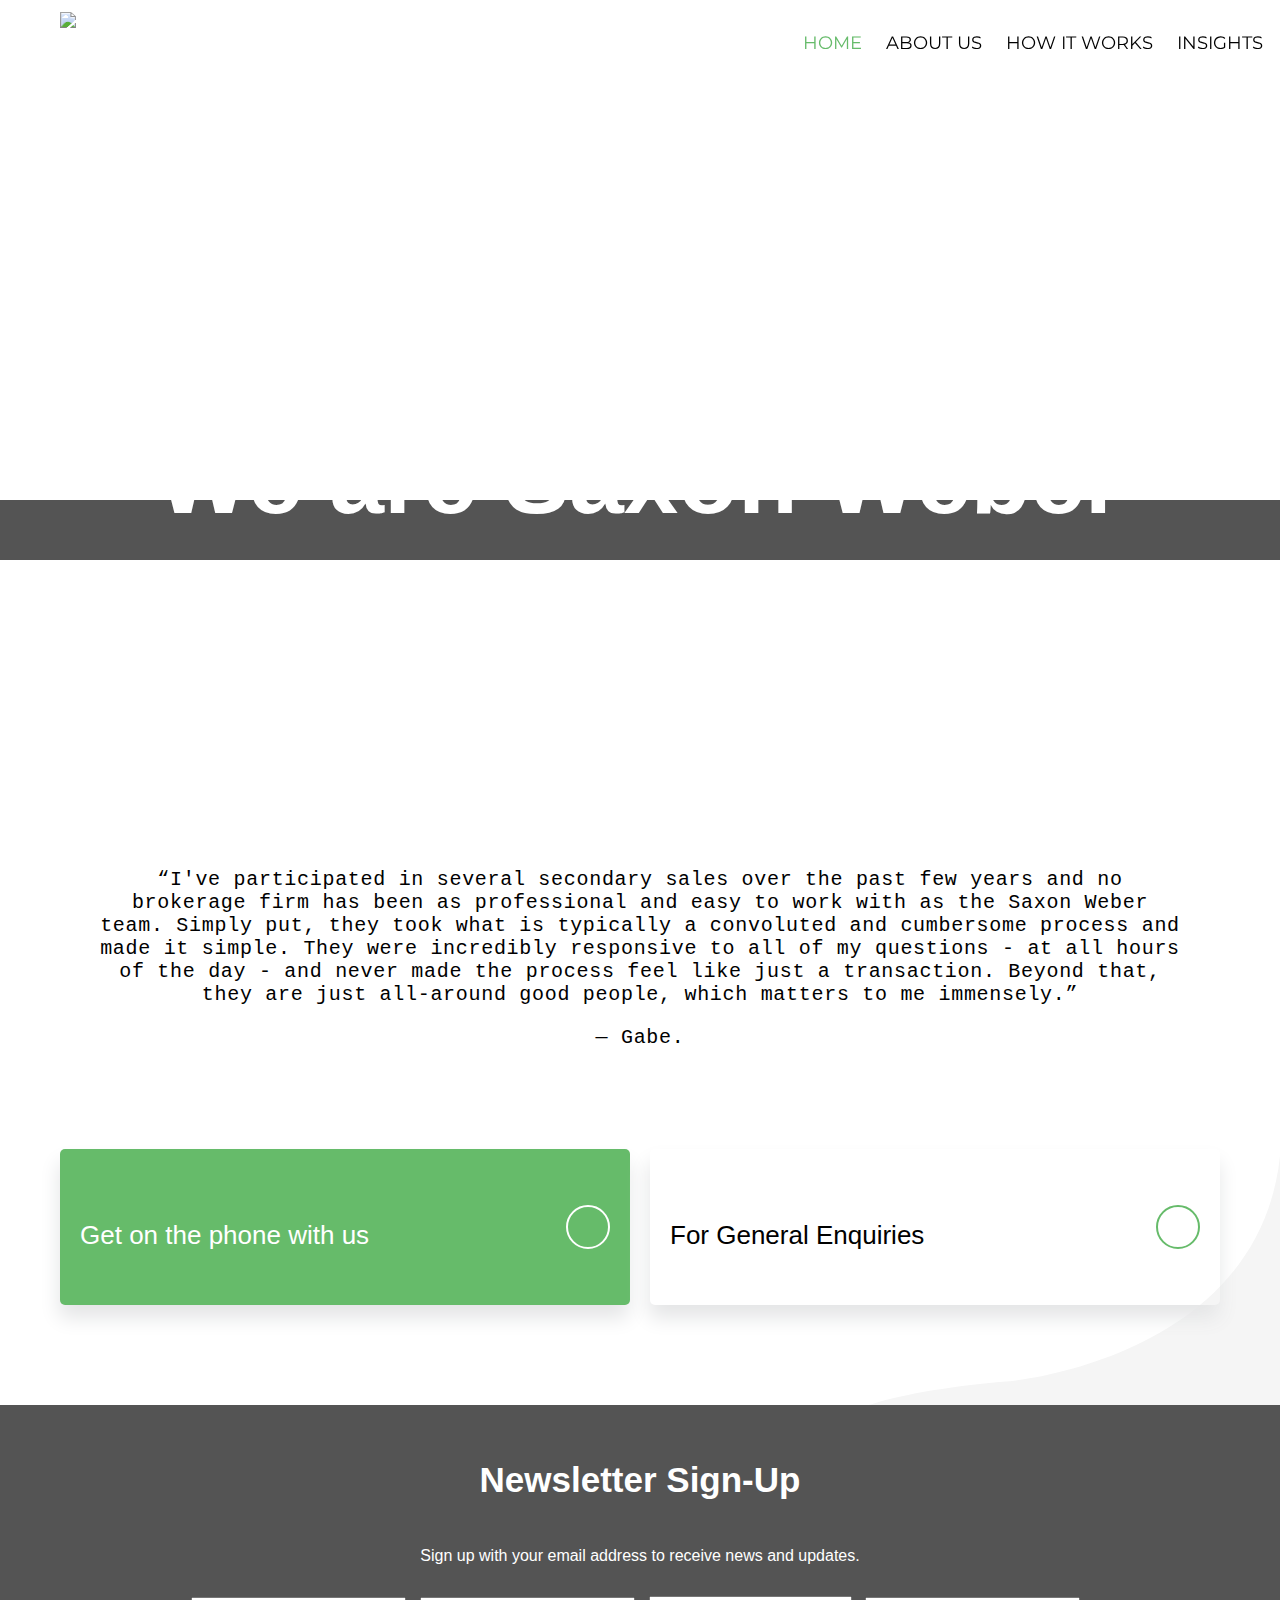
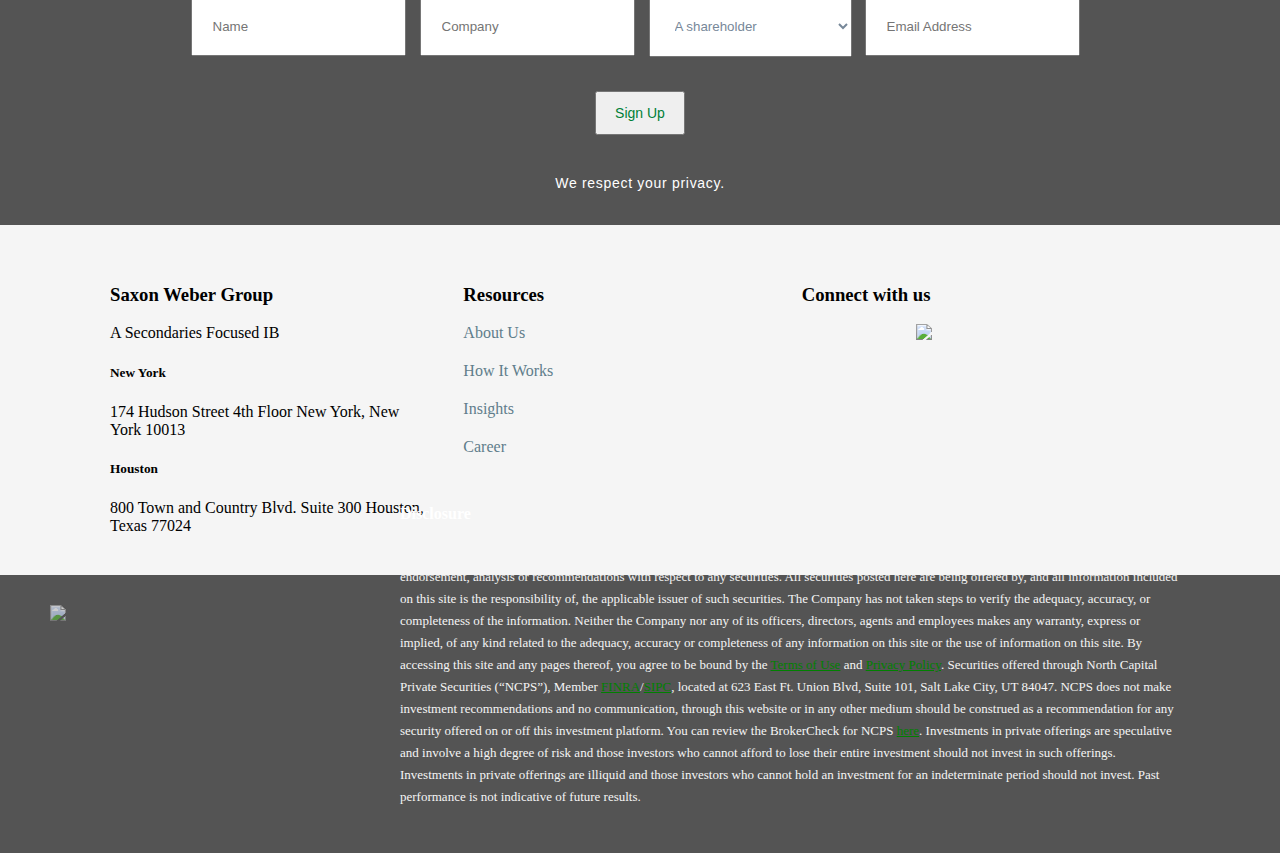
==== commit 7f221f9d: "3rd" ====
--- a/index.html
+++ b/index.html
@@ -15,6 +15,8 @@
     <link rel="apple-touch-icon" sizes="57x57" href="images/favicons/apple-icon-57x57.png">
     <link rel="apple-touch-icon" sizes="60x60" href="images/favicons/apple-icon-60x60.png">
     <link rel="apple-touch-icon" sizes="72x72" href="images/favicons/apple-icon-72x72.png">
+    <link rel="preconnect" href="https://fonts.gstatic.com">
+<link href="https://fonts.googleapis.com/css2?family=Montserrat:ital,wght@0,100;0,200;0,300;0,400;0,500;0,600;0,700;0,800;0,900;1,100;1,200;1,300;1,400;1,500;1,600;1,700;1,800;1,900&display=swap" rel="stylesheet">
     <link rel="apple-touch-icon" sizes="76x76" href="images/favicons/apple-icon-76x76.png">
     <link rel="apple-touch-icon" sizes="114x114" href="images/favicons/apple-icon-114x114.png">
     <link rel="apple-touch-icon" sizes="120x120" href="images/favicons/apple-icon-120x120.png">
@@ -47,7 +49,7 @@
     <script src="js/jquery.min.js"></script>
 <style>
 header.fixed{
-    padding: 20px 0;
+    padding: 100px 0;
     background: #fff;
     -webkit-box-shadow: 0 0 10px 0 rgba(50, 50, 50, .55);
     -moz-box-shadow: 0 0 10px 0 rgba(50, 50, 50, .55);
@@ -61,12 +63,12 @@
   if(window.pageYOffset > 1){
 	val[0].style.color= "#000";
 	  
-	 target[0].style.padding= "20px 0";
+	 target[0].style.padding= "8px 0";
 	 target[0].style.background= "#fff";
 	 target[0].style.boxShadow= "0 0 10px 0 rgba(50, 50, 50, .55)";
   }
   else if(window.pageYOffset < 0){
-	target[0].style.padding= "40px 0";
+	target[0].style.padding= "10px 0";
          target[0].style.background= "none";
          target[0].style.boxShadow= "none";
   }
@@ -83,7 +85,7 @@
 </head>
 <style>
     .content {
-      max-width: 500px;
+      max-width: 10px;
       margin: auto;
     }
     </style>
@@ -99,22 +101,22 @@
             <div class="nav_info">
                             <ul>
                                <li class="active ">
-                                    <a href="index.html">Home</a>
+                                    <a href="index.html">HOME</a>
                                 </li>
                                 <li class=" ">
-                                    <a href="#">About Us</a>
+                                    <a href="#">ABOUT US</a>
                                 </li>
                                 <li class=" ">
-                                    <a href="#">How It Works</a>
+                                    <a href="#">HOW IT WORKS</a>
                                 </li>
                                 <li class=" ">
-                                    <a href="#">Insights</a>
+                                    <a href="#">INSIGHTS</a>
                                 </li>
-                                <li class="main-nav ">
-                                    <a href="#">Log In</a>
+                                <li class="main-navv ">
+                                    <a href="#">LOG IN</a>
                                 </li>
                                 <li class="main-nav">
-                                    <a href="#">Get Started</a>
+                                    <a href="#">GET STARTED</a>
                                 </li>
                             </ul>
             </div>
@@ -141,7 +143,7 @@
                     <div class="container_info">
                         <div class="banner_txtinner">
                             
-                            <h1  class="wow no_anm_mobile fadeInDown" data-wow-delay="1s">We Are Saxon Weber</h1>
+                            <h1  class="wow no_anm_mobile fadeInDown" data-wow-delay="1s">We are Saxon Weber</h1>
                             
                             
                           <h6> <div class="word"></div></h6>
@@ -267,7 +269,7 @@
         });
         </script>
         <script>
-        var words = ['Investment banking in focus', 'Secondary brokerage ', 'market coverage '],
+        var words = [ 'Secondary Brokerage ', 'Market Coverage ','Venture Capital','Investment Banking In Focus'],
             part,
             i = 0,
             offset = 0,
@@ -383,7 +385,7 @@
                         <li><a href="#">About Us</a></li>
                         <li><a href="#">How It Works</a></li>
                         <li><a href="#"> Insights</a></li>
-                        <li><a href="#"> Carrer</a></li>
+                        <li><a href="#"> Career</a></li>
                        
                     </ul>
                 </div>
@@ -471,11 +473,12 @@
             <div class="new-footer-end-section second-footer-end-section">
                 <div class="container">
                     <div class="row">
+                        <div class="new-footer-end-section-img">
+                            <img src="/images/footerlogo.png" class="img-responsive">
+                        </div>
                         <div class="new-footer-end-section-inner">
                           
-                              <div class="new-footer-end-section-img">
-                                    <img src="/images/footerlogo.png" class="img-responsive">
-                                </div>
+                             
                         
                             
                                 
--- a/css/style.css
+++ b/css/style.css
@@ -228,7 +228,7 @@
 
 header {
     width: 100%;
-    padding: 40px 0;
+    padding: 10px 0;
     position: fixed;
     background: #fff;
     top: 0;
@@ -247,7 +247,7 @@
 
 header.fixed,
 .home header.fixed {
-    padding: 20px 0;
+    padding: 10px 0;
     background: #fff;
     -webkit-box-shadow: 0 0 10px 0 rgba(50, 50, 50, .55);
     -moz-box-shadow: 0 0 10px 0 rgba(50, 50, 50, .55);
@@ -276,7 +276,8 @@
 .logo_info {
     float: left;
     width: 300px;
-    margin: 3px 105px 0 0;
+    margin: 10px 105px 0 0;
+    margin-left: -300px;
 }
 
 .logo_info img {
@@ -286,6 +287,7 @@
 
 .nav_info {
     float: right;
+    margin-right:-290px;
     padding: 12px 0 0 0;
 }
 
@@ -302,7 +304,7 @@
     vertical-align:right;
     font-size: 18px;
     color: #000;
-    font-family: 'chivoregular';
+    font-family:montserrat,sans-serif;
 }
 
 .nav_info ul li:last-child {
@@ -536,16 +538,17 @@
 .banner_list .banner_txt .banner_txtinner {
     max-width: 100%;
     text-align: center;
-     margin-top: 200px;
+    
+     margin-top: 290px;
 }
 
 .banner_list .banner_txt h1 {
     margin: 0 0 30px 0;
     padding: 0;
-    font-size: 100px;
+    font-size: 98px;
     line-height: 58px;
-   
-    color:#2c3e50;
+    font-family: sans-serif;
+    color:white;
     text-align: center;
    
 }
@@ -555,14 +558,15 @@
 }
 
 .banner_list .banner_txt h6 {
-    font-weight: 600;
-      line-height: 24px;
-      font-family: 'Libre Baskerville', serif;
-      font-style: italic;
+    font-weight: 100;
+      line-height: 14px;
       font-size: 60px;
-      color: #008037;
+      color:yellowgreen;
       padding: 39px 10px;
       text-align: center;
+      font-family: 'Courier New', Courier, monospace;
+      font-weight: bold;
+      margin-top: -10px;
 }
 
 .banner_list .banner_txt .green_btn {
@@ -1358,7 +1362,7 @@
     height: 100%;
     padding: 50px 100px 50px 50px;
     position: relative;
-    background: url("../images/trustus_direct_bg.png") 0 0 no-repeat #FFFFFF;
+    
     background-size: cover;
     box-shadow: -1px 13px 20px #e4e5e6;
     border-radius: 5px;
@@ -1384,6 +1388,7 @@
     position: relative;
     top: 23px;
     line-height: 26px;
+    font-family: monsterrat,sans-serif;
 }
 
 .trustus_direct_list ul li .trustus_direct_listinner h6 {
@@ -1398,6 +1403,7 @@
     opacity: 0;
     visibility: hidden;
     line-height: 15px;
+    font-family: monsterrat,sans-serif;
 }
 
 .trustus_direct_list ul li .trustus_direct_listinner .trustus_direct_arrow {
@@ -4425,15 +4431,23 @@
 	color: #fff;
     font-size: 35px;
     padding-bottom: 12px;
+    font-family: sans-serif;
+}
+.section-newsletter p{
+    color: #fff;
+    font-family: monosterrat,sans-serif;
 }
 .newsletter-form input{
     padding: 20px;
     width: 215px;
 	margin-right:10px;
 	margin-top:15px;
+    font-family: monosterrat,sans-serif;
 }
 .newsletter-form select{
 	margin-top:15px;
+    font-family: monosterrat,sans-serif;
+    color: lightslategrey;
 }
 
 .newsletter-form{
@@ -4536,7 +4550,7 @@
 .coverage-content p , span{
 	color: black;
     letter-spacing: 0.7px;
-    font-size: 14px;
+    font-size: 20px;
     font-weight: 400;
 	justify-content:center;
     /*font-size: 23px;
@@ -4561,12 +4575,13 @@
   .main-nav a {
     
     text-decoration: none;
-  
-
+   font-size: 14px;
+   font-family:montserrat,sans-serif;
     padding: 10px;
     display: block;
     background-color:black;
-    border: 1px solid #333;
+    border: 3px solid #333;
+    border-radius: 100px;
 
     
   }
@@ -4581,6 +4596,30 @@
 .nav_info ul li.main-nav a  {
     color: white
 }
+.main-navv a {
+    
+    text-decoration: none;
+   font-size: 14px;
+  font-family:sans-serif;
+    padding: 10px;
+    display: block;
+    background-color:black;
+    border: 4px solid #333;
+    border-radius: 100px;
+
+    
+  }
+  
+  .main-navv a:hover {
+    background-color:white;
+    border: 1px solid #333;
+    color: white;
+   
+  }
+  .nav_info ul li.main-navv ,
+.nav_info ul li.main-navv a  {
+    color: white
+}
 .nav_info ul li a:hover{
     color: black;
 } 
--- a/css/responsive.css
+++ b/css/responsive.css
@@ -2314,3 +2314,45 @@
         min-height: 160px;
     }
 }
+@media (max-width: 580px) {
+    .new-footer-end-section
+    {
+        background-color: #545454;
+        padding: 30px 0;
+        
+    }
+    .new-footer-end-section-img img
+    {
+        opacity: 0.7;
+        display: block;
+        margin-left: auto;
+        margin-right: auto;
+        width: 50%;
+        
+    }
+    .new-footer-end-section-inner h4
+    {
+     color: #b5b5b5;
+    font-size: 16px;
+    font-weight: 500;
+    margin-bottom: 5px;
+    margin-top: 10px;
+    text-align: center;
+    margin-left: -400px;
+    font-weight: bolder;
+    }
+    .new-footer-end-section-inner p
+    {
+            color: #b5b5b5;
+        line-height: 22px;
+        margin-bottom: 15px;
+        font-size: 13px;
+        font-weight: 500;
+        margin-left: 3px;
+        margin-right: -0px;
+        
+        
+       
+    }
+    
+}
